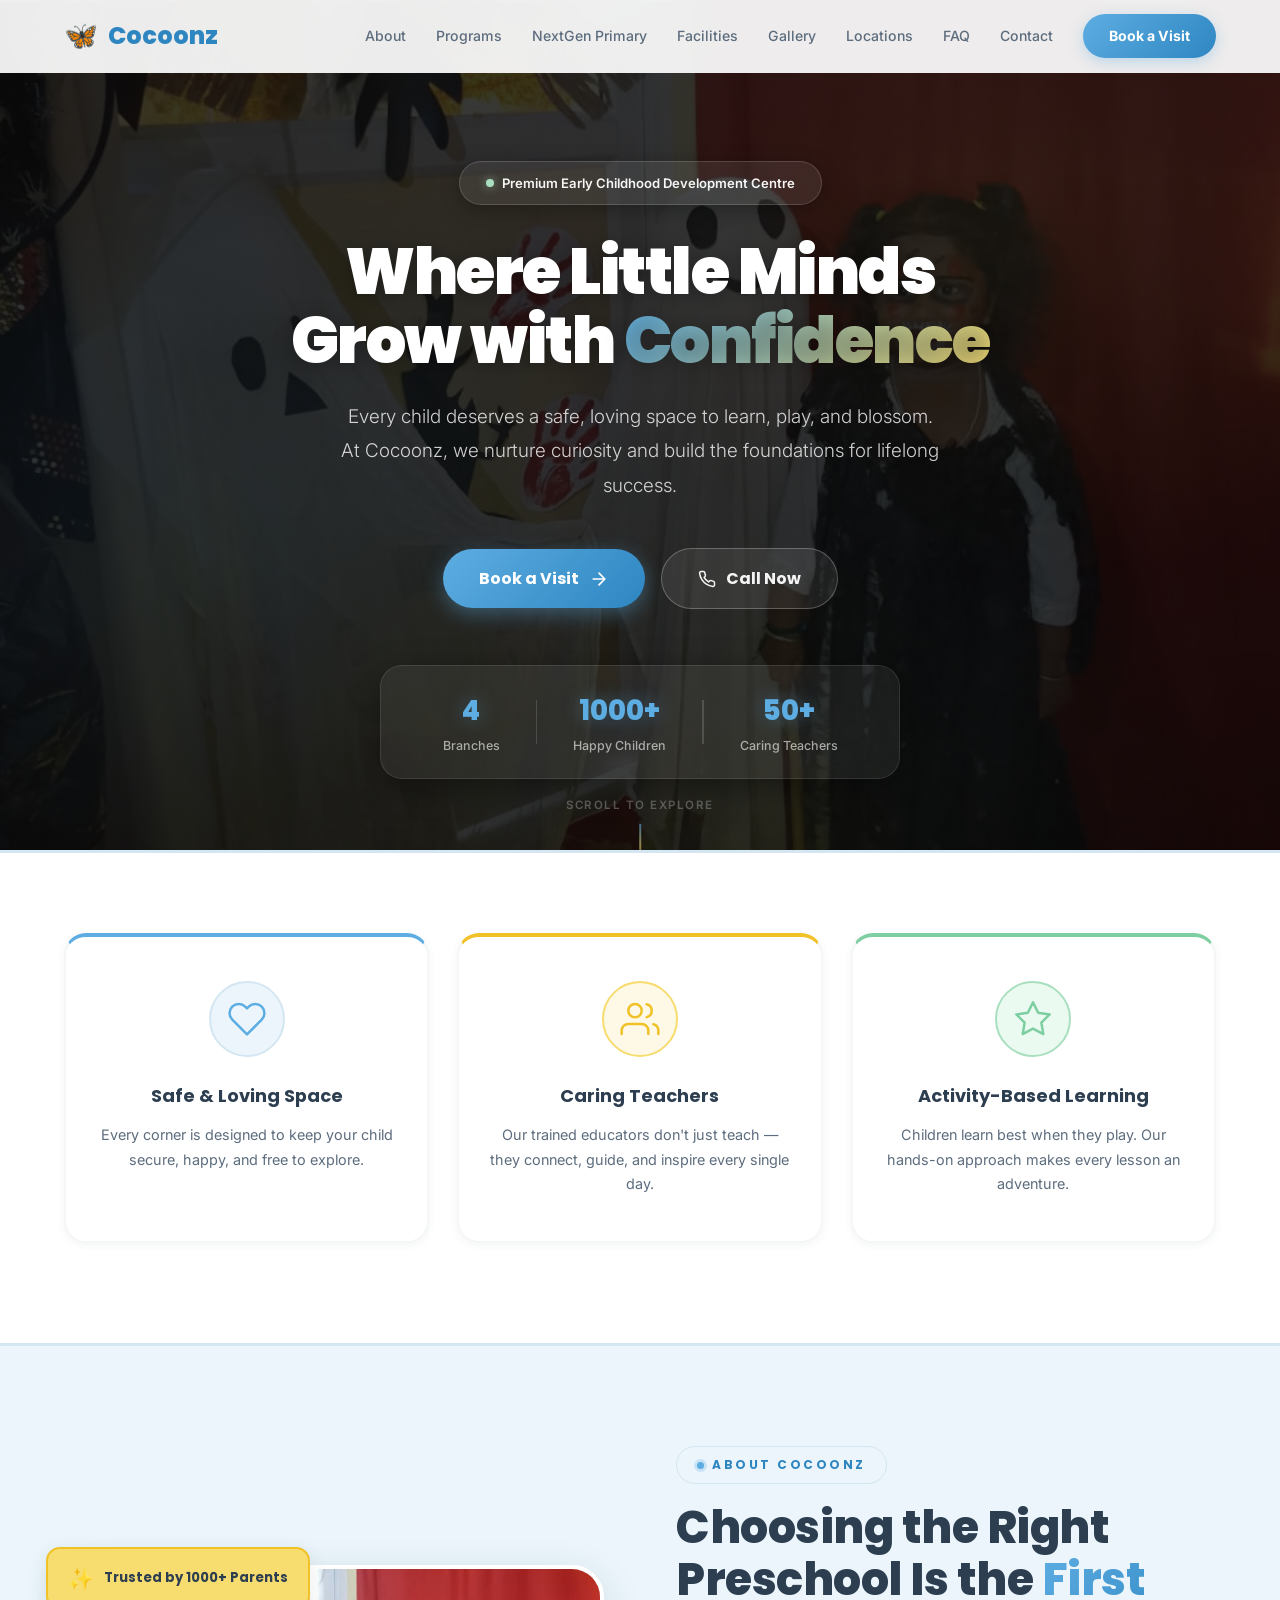
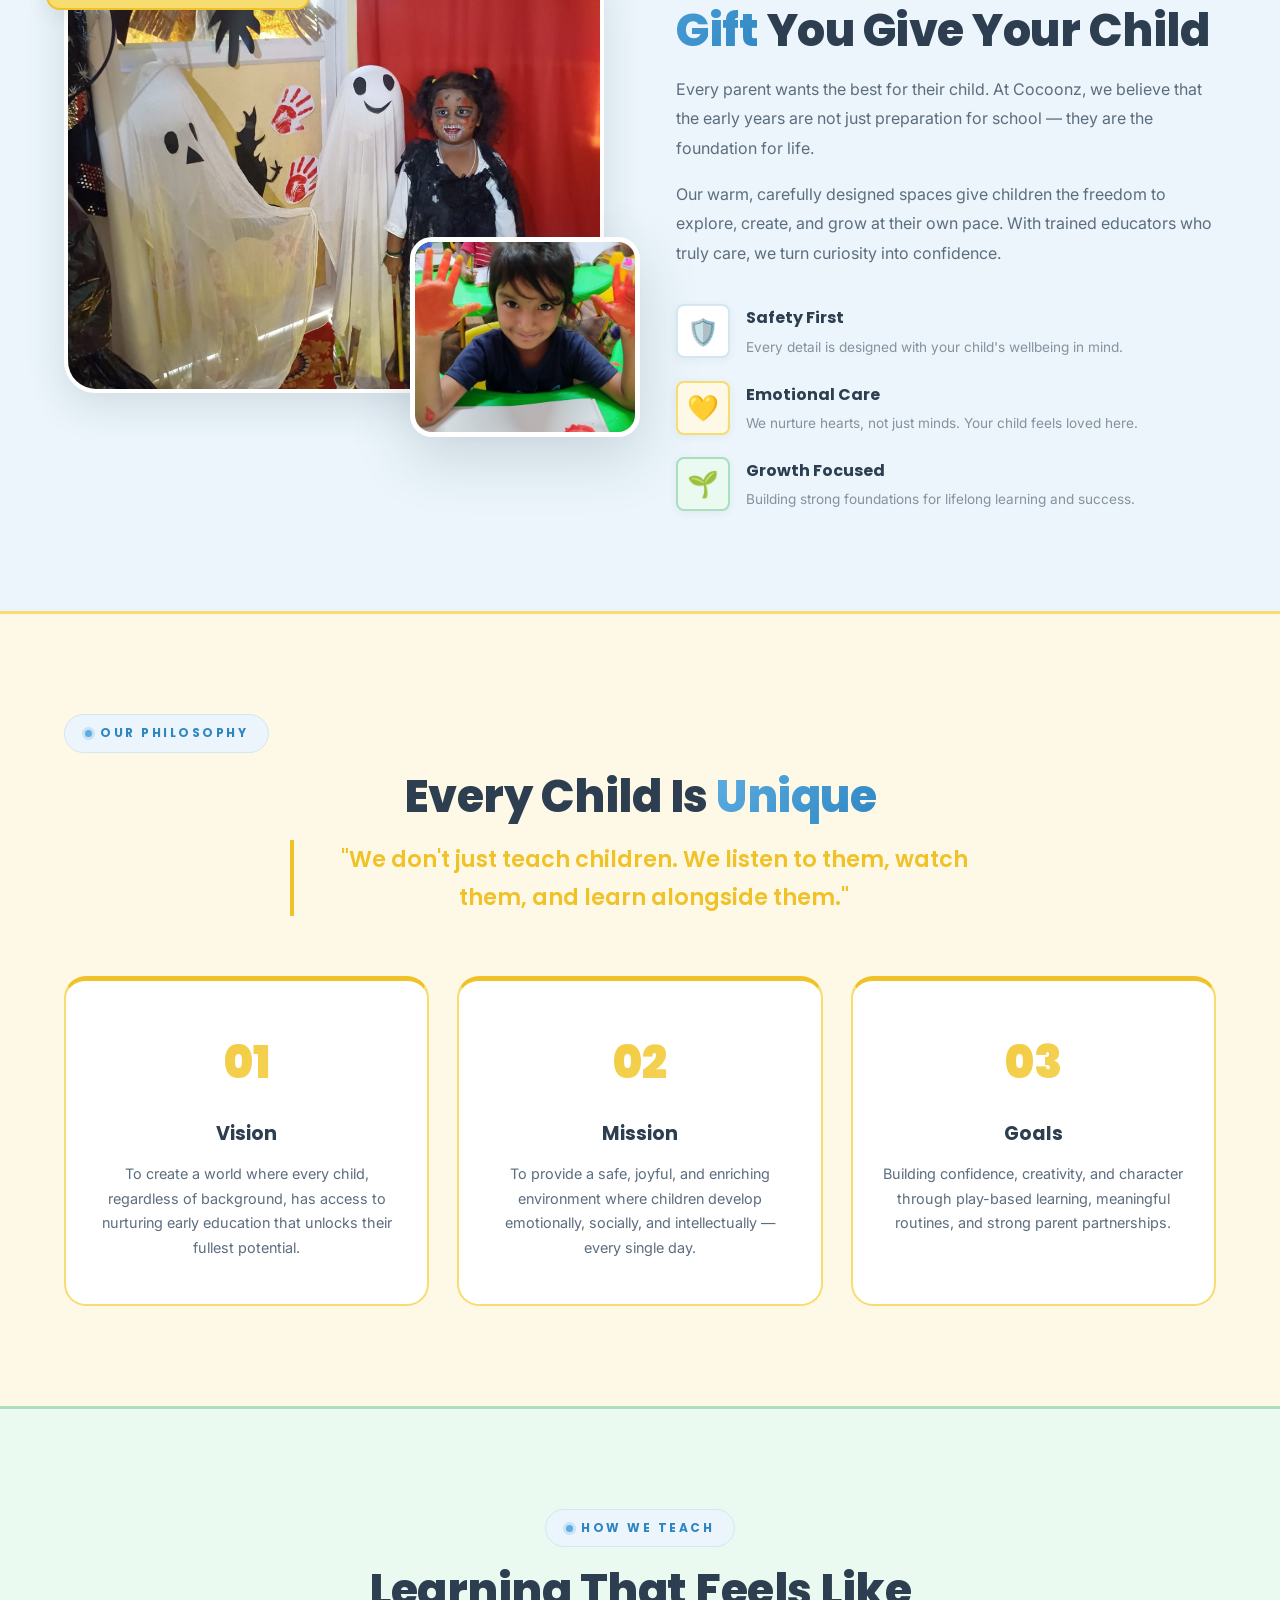
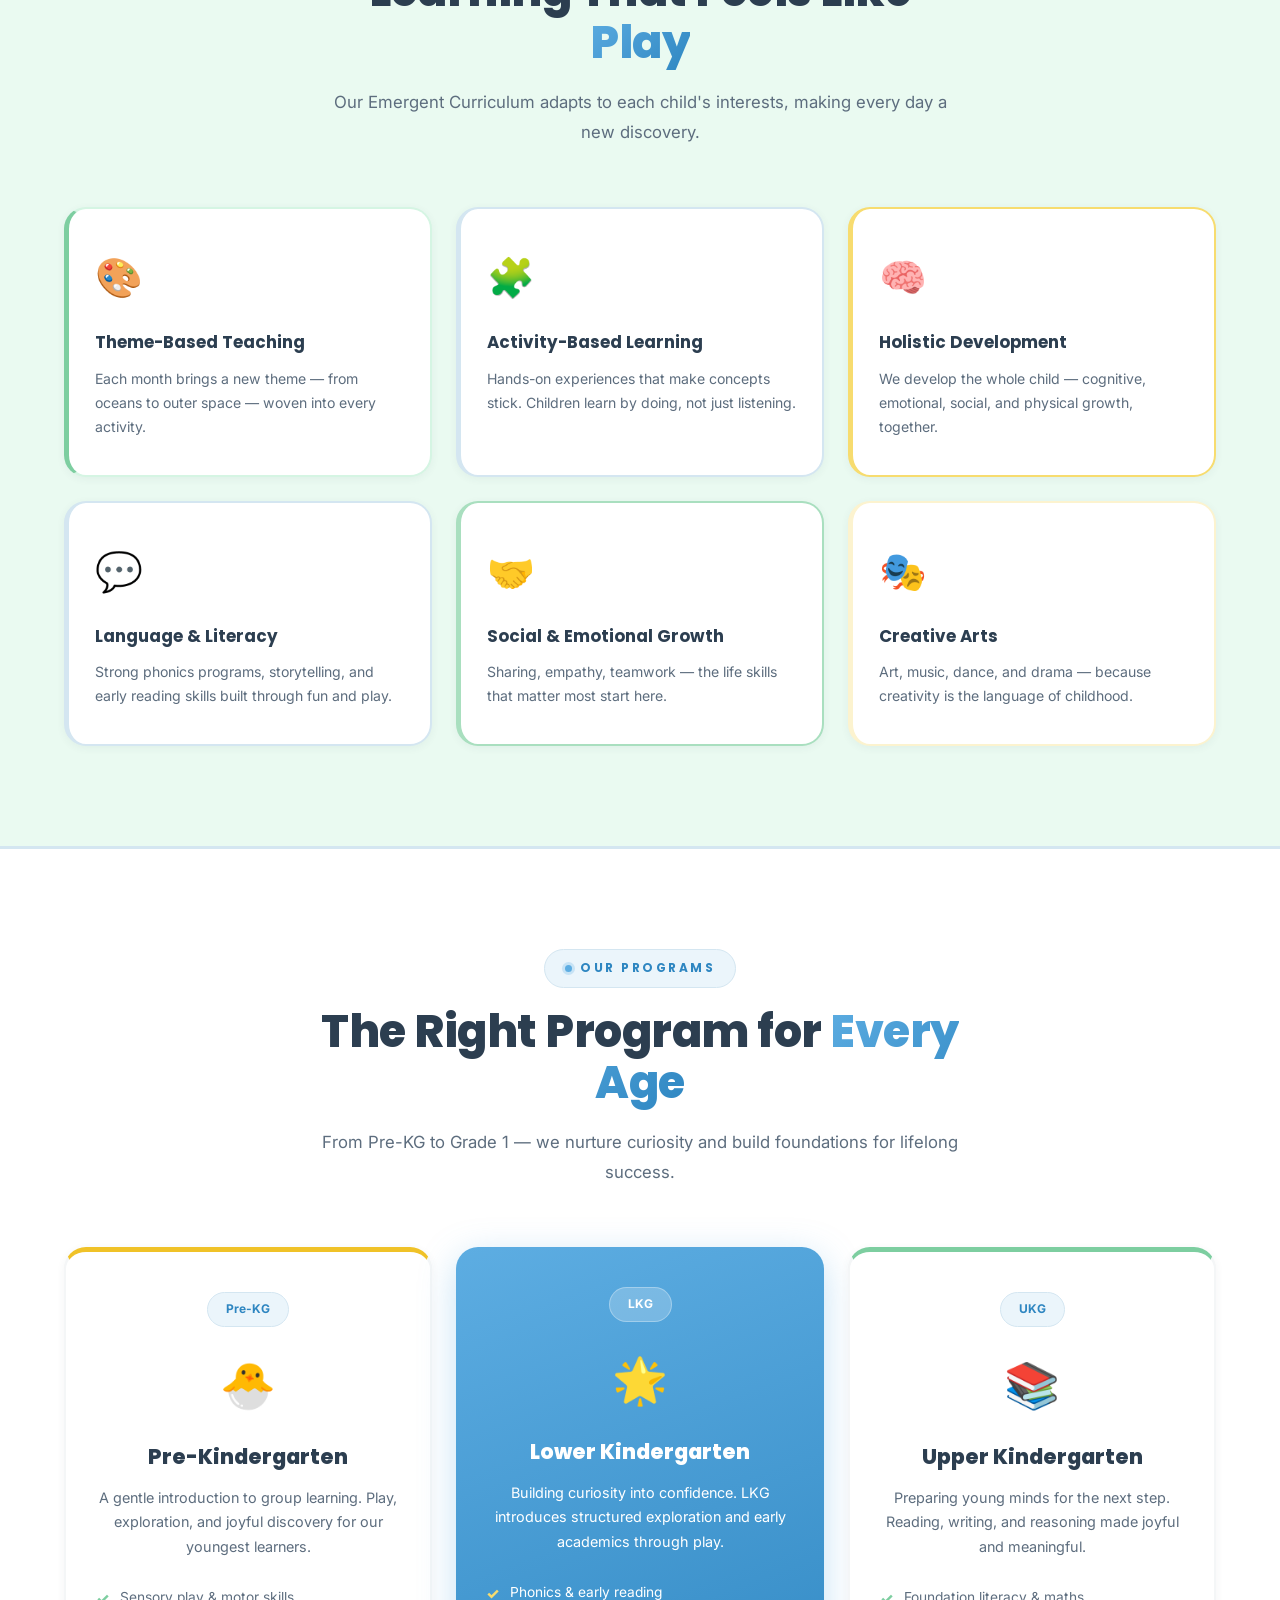
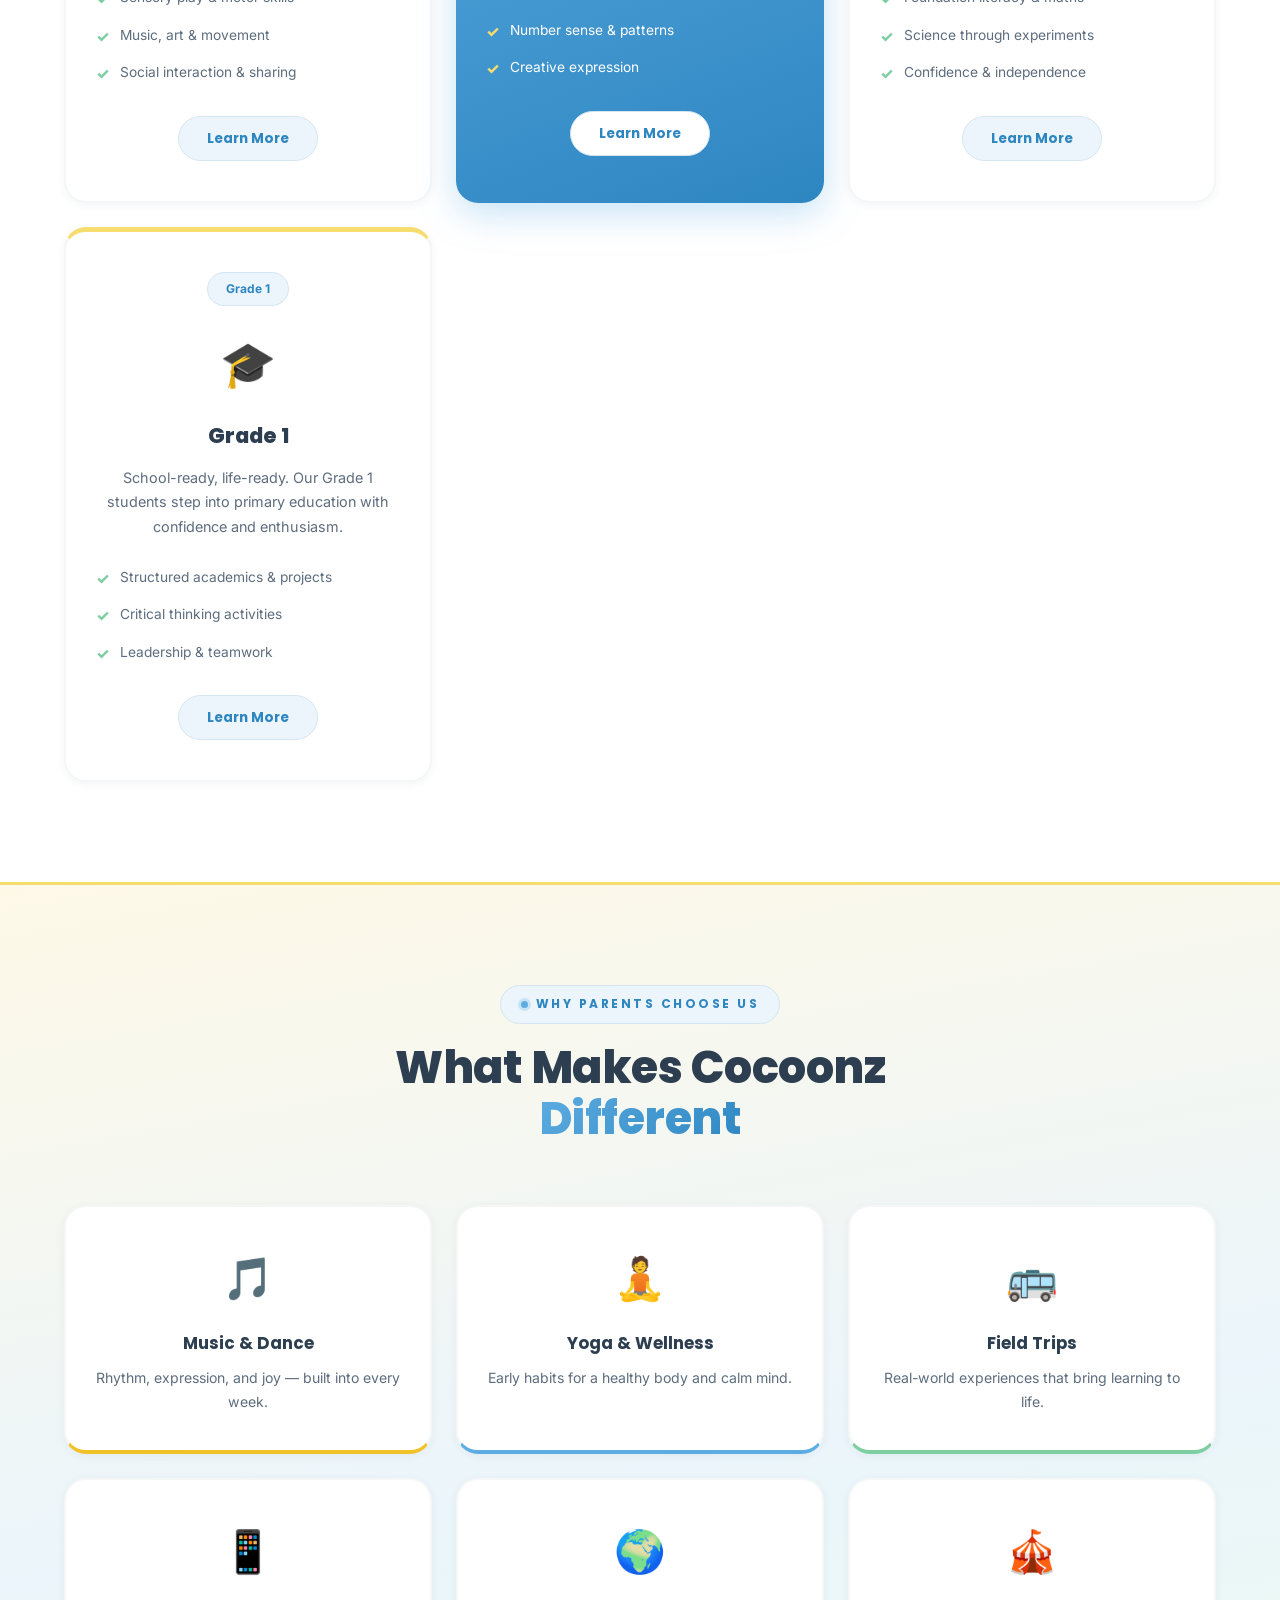
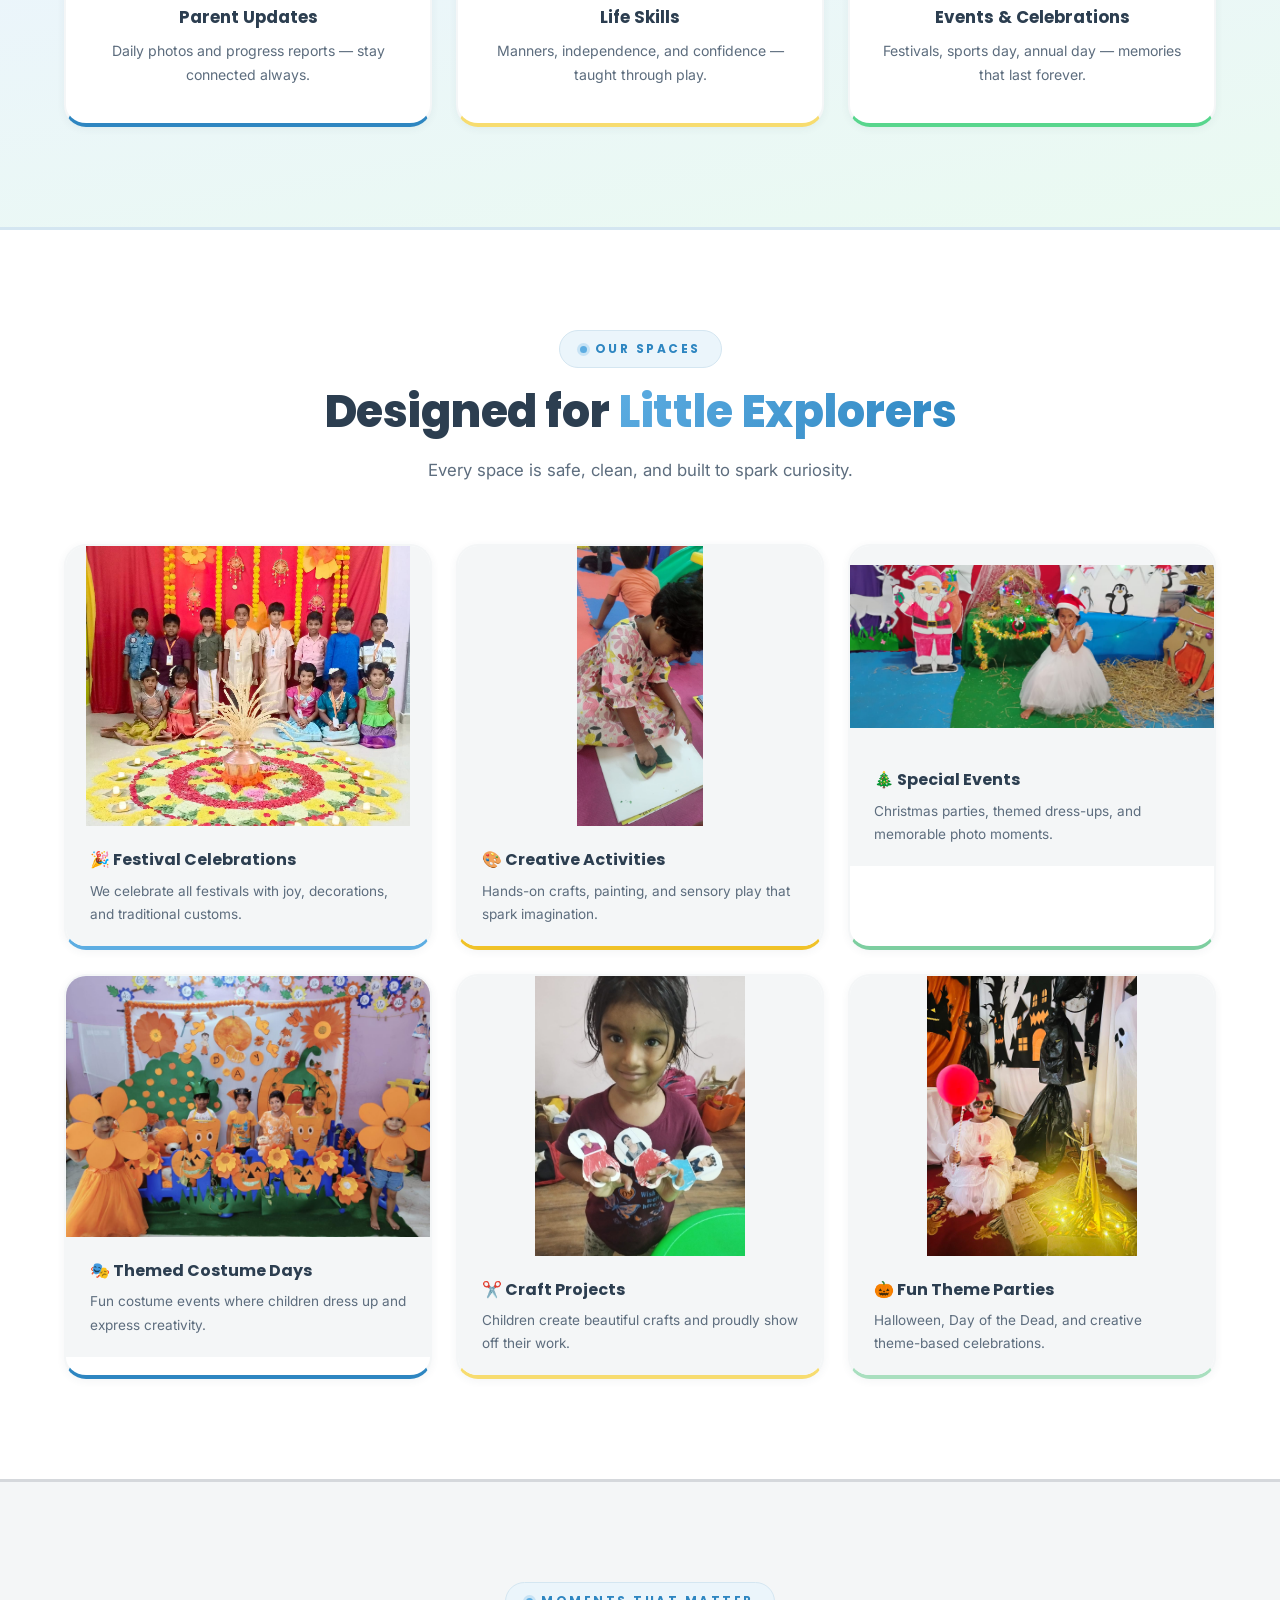
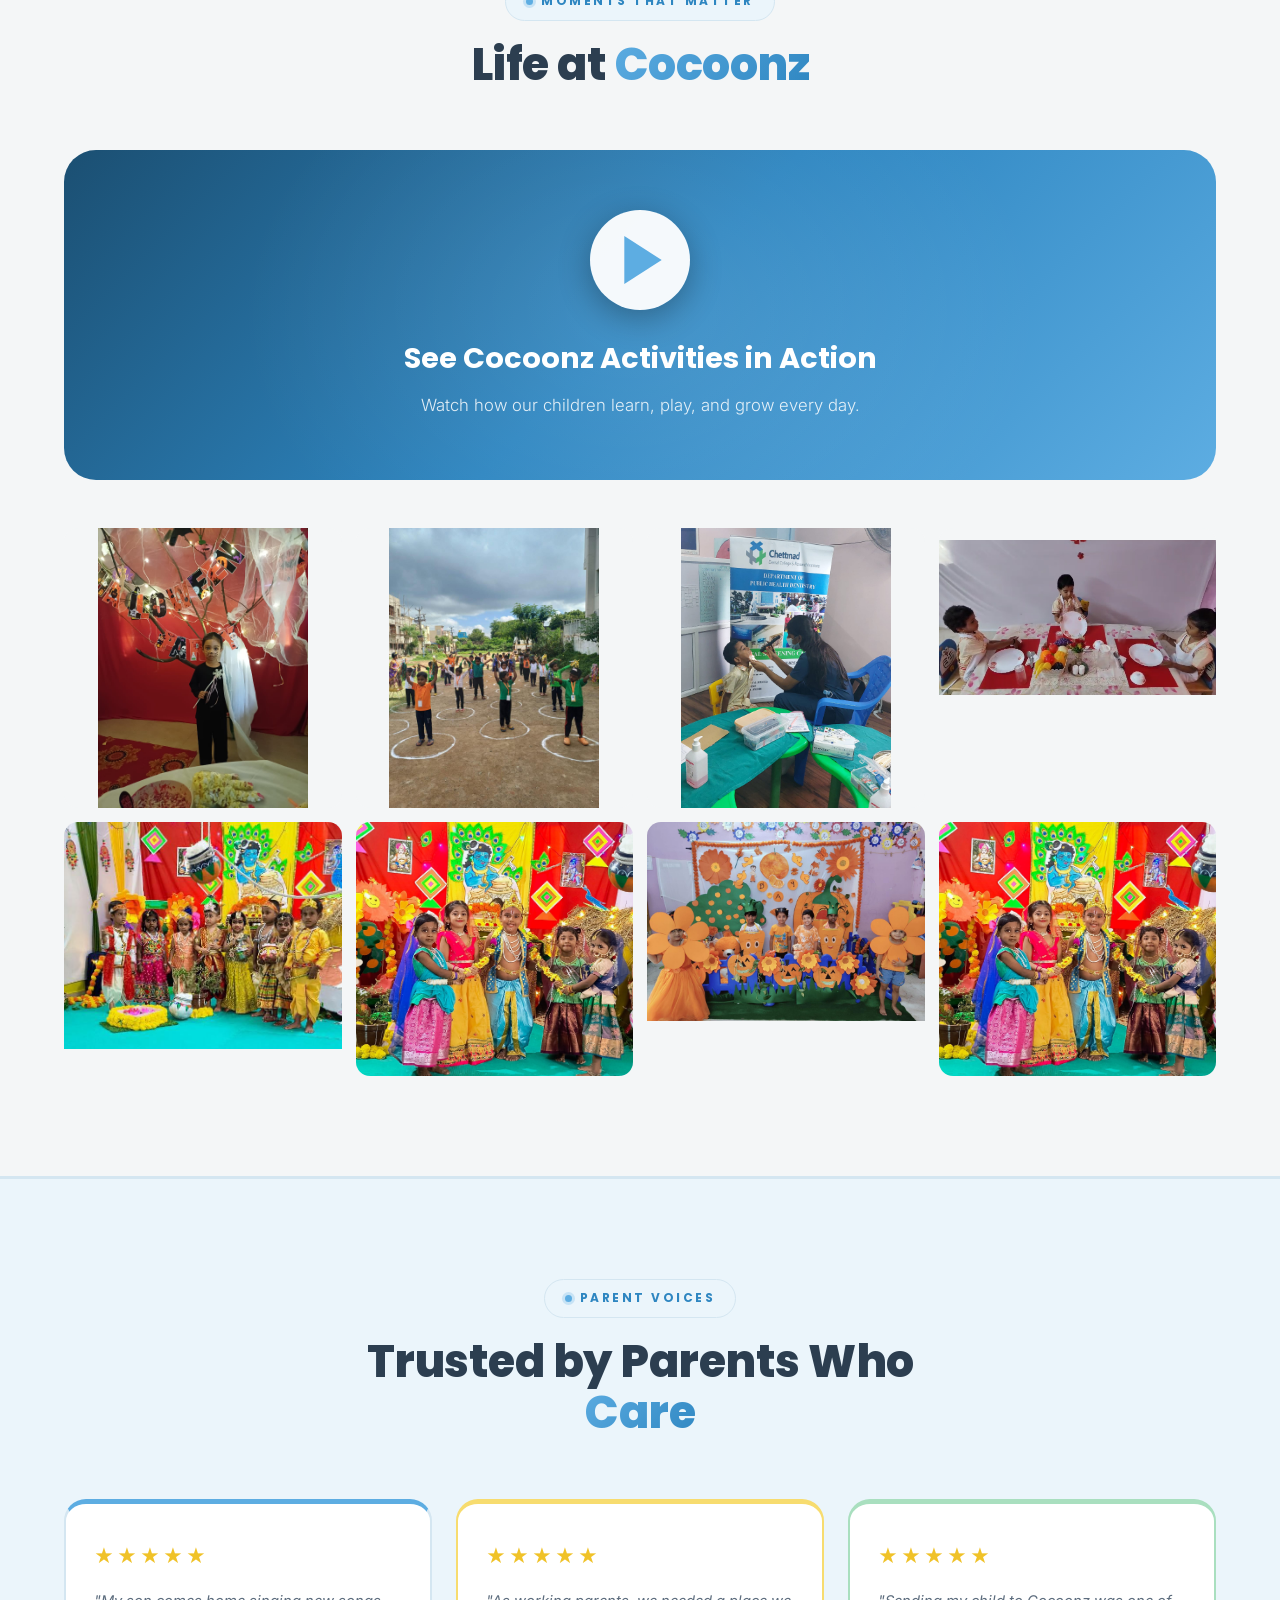
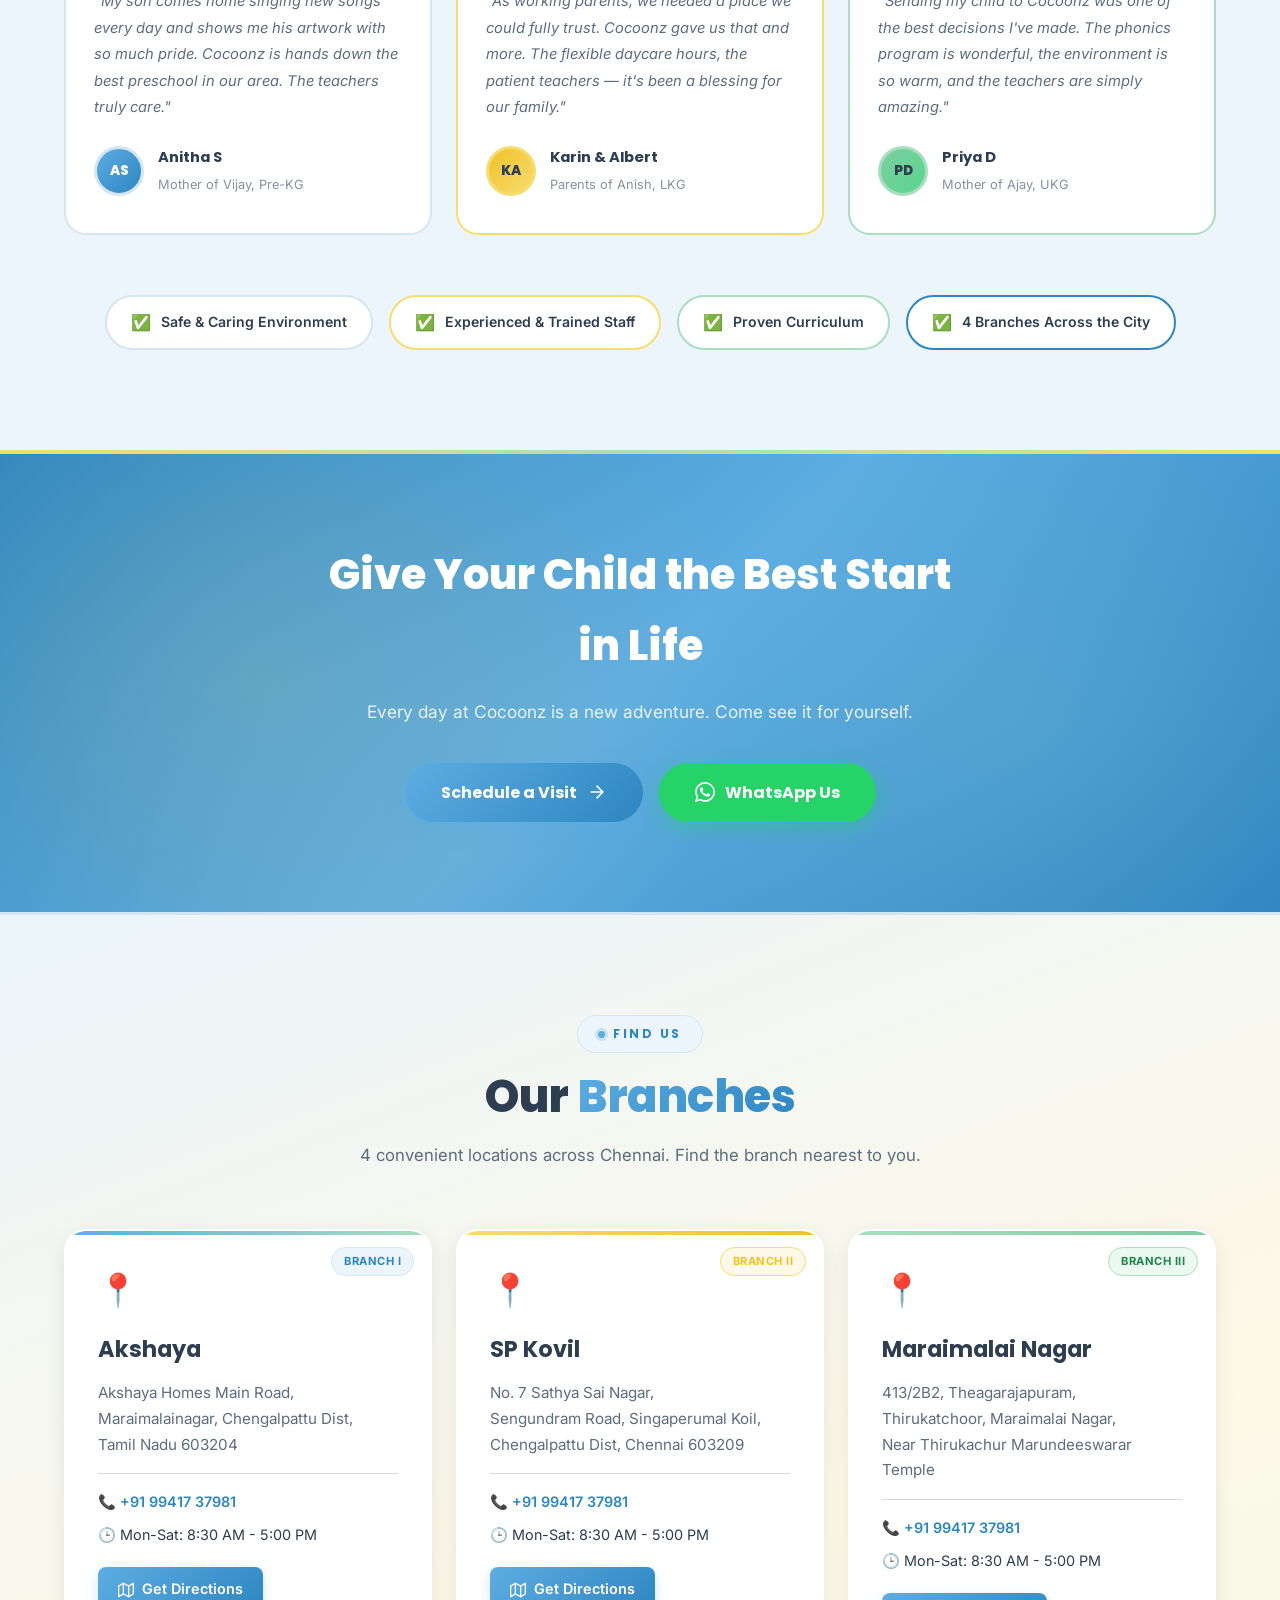
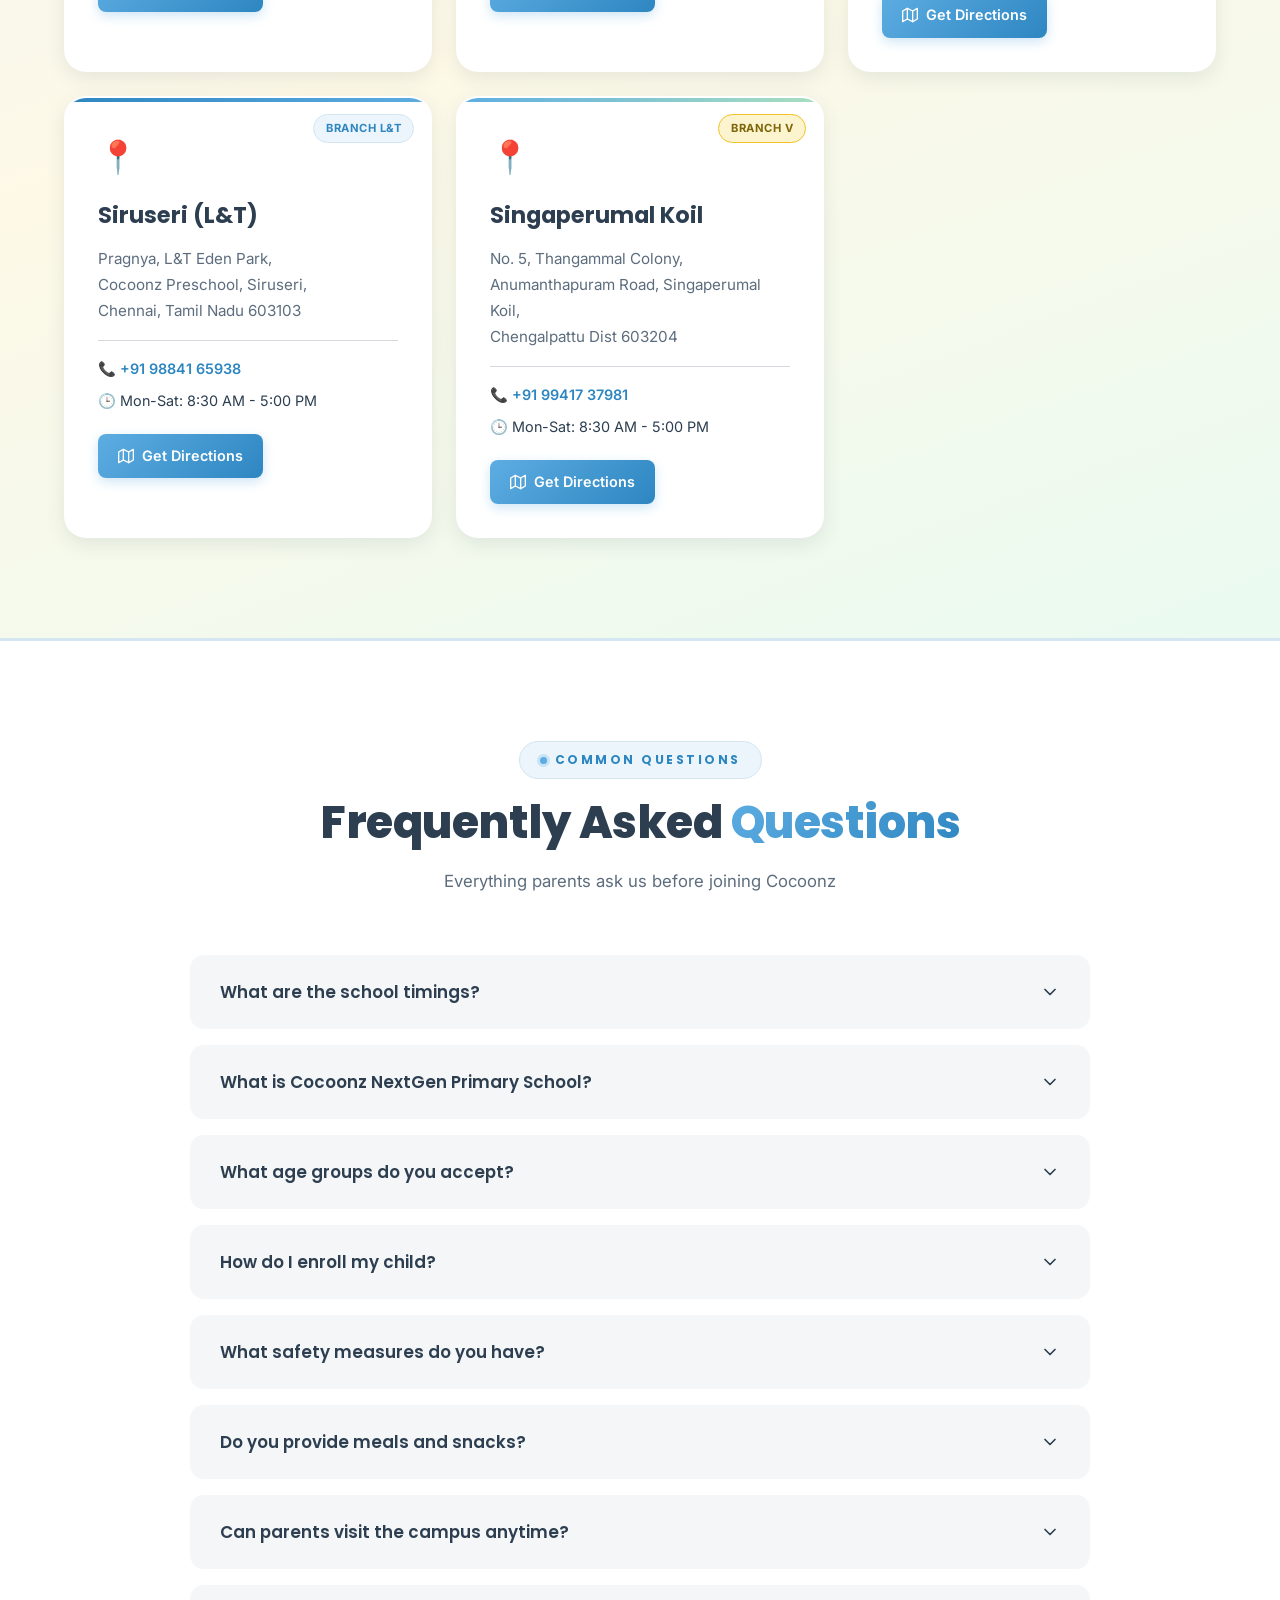
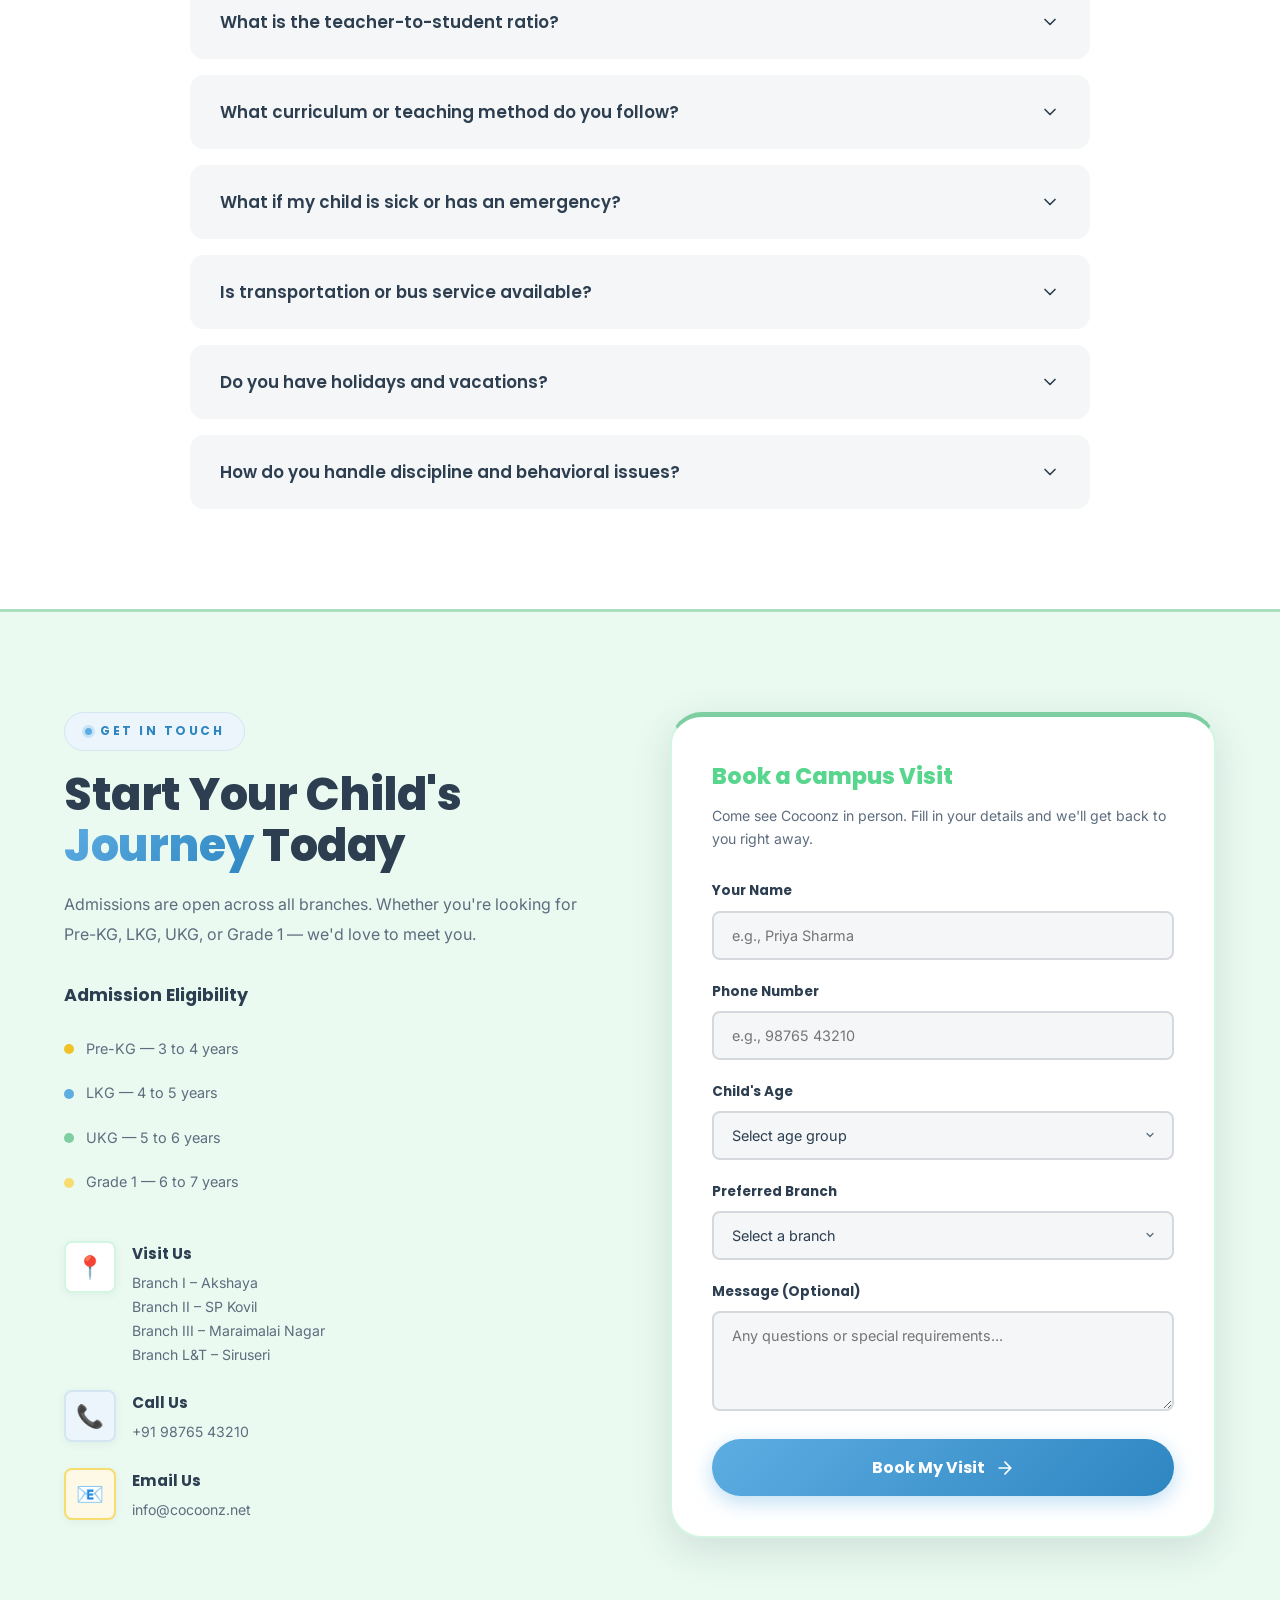
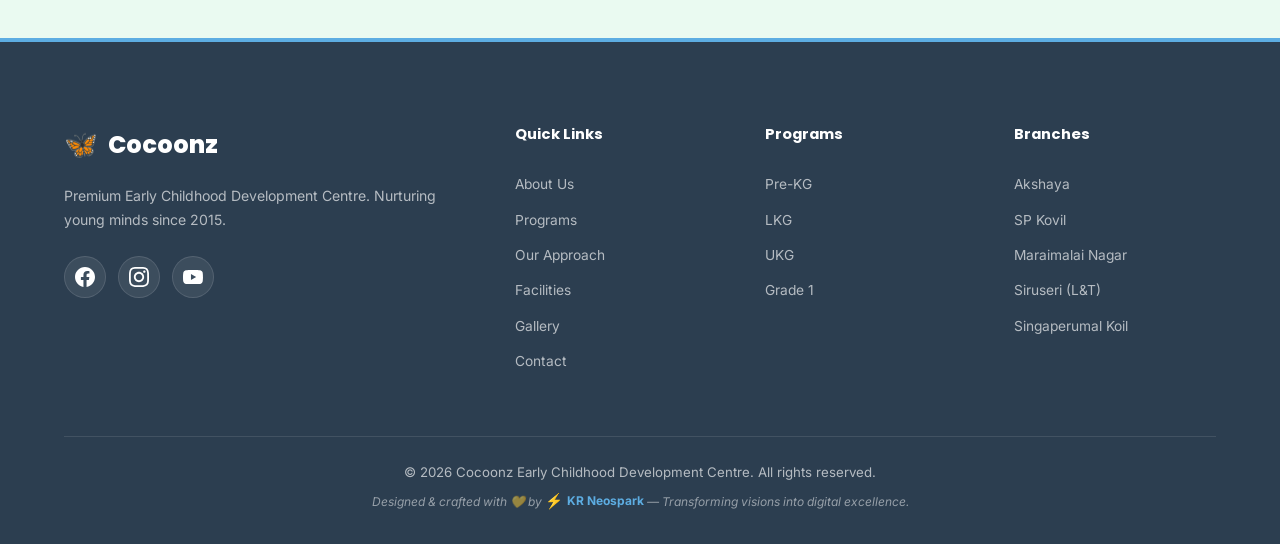
==== index.html @ 102562dc "Move website files to root for GitHub Pages" ====
<!DOCTYPE html>
<html lang="en">
<head>
    <meta charset="UTF-8">
    <meta name="viewport" content="width=device-width, initial-scale=1.0">
    <meta name="description" content="Cocoonz — Premium Early Childhood Development Centre. Where little minds grow with confidence. Pre-KG, LKG, UKG & Grade 1.">
    <title>Cocoonz — Premium Early Childhood Development Centre</title>

    <!-- Google Fonts -->
    <link rel="preconnect" href="https://fonts.googleapis.com">
    <link rel="preconnect" href="https://fonts.gstatic.com" crossorigin>
    <link href="https://fonts.googleapis.com/css2?family=Poppins:wght@400;500;600;700;800&family=Inter:wght@300;400;500;600&display=swap" rel="stylesheet">

    <!-- CSS -->
    <link rel="stylesheet" href="css/style.css">

    <!-- Favicon -->
    <link rel="icon" type="image/svg+xml" href="data:image/svg+xml,<svg xmlns='http://www.w3.org/2000/svg' viewBox='0 0 100 100'><text y='.9em' font-size='90'>🦋</text></svg>">
</head>
<body>

    <!-- ========== STICKY HEADER ========== -->
    <header class="header" id="header">
        <div class="container">
            <a href="#" class="logo">
                <span class="logo-icon">🦋</span>
                <span class="logo-text">Cocoonz</span>
            </a>
            <nav class="nav" id="nav">
                <a href="#about">About</a>
                <a href="#programs">Programs</a>
                <a href="nextgen.html" target="_blank">NextGen Primary</a>
                <a href="#facilities">Facilities</a>
                <a href="gallery.html">Gallery</a>
                <a href="#locations">Locations</a>
                <a href="#faq">FAQ</a>
                <a href="#contact">Contact</a>
                <a href="#contact" class="nav-cta">Book a Visit</a>
            </nav>
            <button class="menu-toggle" id="menuToggle" aria-label="Toggle menu">
                <span></span>
                <span></span>
                <span></span>
            </button>
        </div>
    </header>

    <!-- ========== MOBILE MENU ========== -->
    <div class="mobile-menu" id="mobileMenu">
        <button class="mobile-menu-close" id="mobileMenuClose" aria-label="Close menu">&times;</button>
        <a href="#about" class="mobile-menu-link">About</a>
        <a href="#programs" class="mobile-menu-link">Programs</a>
        <a href="nextgen.html" class="mobile-menu-link">NextGen Primary</a>
        <a href="#facilities" class="mobile-menu-link">Facilities</a>
        <a href="gallery.html" class="mobile-menu-link">Gallery</a>
        <a href="#locations" class="mobile-menu-link">Locations</a>
        <a href="#faq" class="mobile-menu-link">FAQ</a>
        <a href="#contact" class="mobile-menu-link">Contact</a>
        <a href="#contact" class="mobile-menu-cta">Book a Visit</a>
    </div>

    <!-- ========== HERO SECTION ========== -->
    <section class="hero" id="hero">
        <video class="hero-video" autoplay muted loop playsinline poster="images/1b7d0c11-d09f-4694-b3b4-3836959df83f.jpg">
            <source src="images/cocoonz.mp4" type="video/mp4">
        </video>
        <div class="hero-overlay"></div>
        <div class="hero-content">
            <div class="hero-badge">
                <span class="hero-badge-dot"></span>
                Premium Early Childhood Development Centre
            </div>
            <h1 class="hero-title">
                Where Little Minds<br>
                Grow with <span class="highlight">Confidence</span>
            </h1>
            <p class="hero-subtitle">
                Every child deserves a safe, loving space to learn, play, and blossom.
                At Cocoonz, we nurture curiosity and build the foundations for lifelong success.
            </p>
            <div class="hero-ctas">
                <a href="#contact" class="btn btn-primary btn-lg">
                    <span>Book a Visit</span>
                    <svg width="20" height="20" viewBox="0 0 24 24" fill="none" stroke="currentColor" stroke-width="2" stroke-linecap="round" stroke-linejoin="round"><path d="M5 12h14M12 5l7 7-7 7"/></svg>
                </a>
                <a href="tel:+919876543210" class="btn btn-outline btn-lg">
                    <svg width="18" height="18" viewBox="0 0 24 24" fill="none" stroke="currentColor" stroke-width="2" stroke-linecap="round" stroke-linejoin="round"><path d="M22 16.92v3a2 2 0 0 1-2.18 2 19.79 19.79 0 0 1-8.63-3.07 19.5 19.5 0 0 1-6-6 19.79 19.79 0 0 1-3.07-8.67A2 2 0 0 1 4.11 2h3a2 2 0 0 1 2 1.72c.127.96.361 1.903.7 2.81a2 2 0 0 1-.45 2.11L8.09 9.91a16 16 0 0 0 6 6l1.27-1.27a2 2 0 0 1 2.11-.45c.907.339 1.85.573 2.81.7A2 2 0 0 1 22 16.92z"/></svg>
                    <span>Call Now</span>
                </a>
            </div>
            <div class="hero-stats">
                <div class="hero-stat">
                    <span class="hero-stat-number">4</span>
                    <span class="hero-stat-label">Branches</span>
                </div>
                <div class="hero-stat-divider"></div>
                <div class="hero-stat">
                    <span class="hero-stat-number">1000+</span>
                    <span class="hero-stat-label">Happy Children</span>
                </div>
                <div class="hero-stat-divider"></div>
                <div class="hero-stat">
                    <span class="hero-stat-number">50+</span>
                    <span class="hero-stat-label">Caring Teachers</span>
                </div>
            </div>
        </div>
        <div class="hero-scroll">
            <span>Scroll to explore</span>
            <div class="hero-scroll-line"></div>
        </div>
    </section>

    <!-- ========== TRUST SECTION ========== -->
    <section class="trust" id="trust">
        <div class="container">
            <div class="trust-grid">
                <div class="trust-card" data-animate>
                    <div class="trust-icon">
                        <svg width="40" height="40" viewBox="0 0 24 24" fill="none" stroke="currentColor" stroke-width="1.5" stroke-linecap="round" stroke-linejoin="round"><path d="M20.84 4.61a5.5 5.5 0 0 0-7.78 0L12 5.67l-1.06-1.06a5.5 5.5 0 0 0-7.78 7.78l1.06 1.06L12 21.23l7.78-7.78 1.06-1.06a5.5 5.5 0 0 0 0-7.78z"/></svg>
                    </div>
                    <h3>Safe & Loving Space</h3>
                    <p>Every corner is designed to keep your child secure, happy, and free to explore.</p>
                </div>
                <div class="trust-card" data-animate>
                    <div class="trust-icon">
                        <svg width="40" height="40" viewBox="0 0 24 24" fill="none" stroke="currentColor" stroke-width="1.5" stroke-linecap="round" stroke-linejoin="round"><path d="M17 21v-2a4 4 0 0 0-4-4H5a4 4 0 0 0-4 4v2"/><circle cx="9" cy="7" r="4"/><path d="M23 21v-2a4 4 0 0 0-3-3.87"/><path d="M16 3.13a4 4 0 0 1 0 7.75"/></svg>
                    </div>
                    <h3>Caring Teachers</h3>
                    <p>Our trained educators don't just teach — they connect, guide, and inspire every single day.</p>
                </div>
                <div class="trust-card" data-animate>
                    <div class="trust-icon">
                        <svg width="40" height="40" viewBox="0 0 24 24" fill="none" stroke="currentColor" stroke-width="1.5" stroke-linecap="round" stroke-linejoin="round"><polygon points="12 2 15.09 8.26 22 9.27 17 14.14 18.18 21.02 12 17.77 5.82 21.02 7 14.14 2 9.27 8.91 8.26 12 2"/></svg>
                    </div>
                    <h3>Activity-Based Learning</h3>
                    <p>Children learn best when they play. Our hands-on approach makes every lesson an adventure.</p>
                </div>
            </div>
        </div>
    </section>

    <!-- ========== ABOUT SECTION ========== -->
    <section class="about" id="about">
        <div class="container">
            <div class="about-grid">
                <div class="about-images" data-animate>
                    <div class="about-image-main">
                        <img src="images/1b7d0c11-d09f-4694-b3b4-3836959df83f.jpg" alt="Children learning at Cocoonz" loading="lazy">
                    </div>
                    <div class="about-image-secondary">
                        <img src="images/43e9635f-a0e6-48cf-9adc-93765c4d7c3e.jpg" alt="Happy children playing" loading="lazy">
                    </div>
                    <div class="about-badge">
                        <span class="about-badge-icon">✨</span>
                        <span>Trusted by 1000+ Parents</span>
                    </div>
                </div>
                <div class="about-content" data-animate>
                    <div class="section-label">About Cocoonz</div>
                    <h2 class="section-title">Choosing the Right Preschool Is the <span class="highlight">First Gift</span> You Give Your Child</h2>
                    <p class="about-text">
                        Every parent wants the best for their child. At Cocoonz, we believe that the early years are not just preparation for school — they are the foundation for life.
                    </p>
                    <p class="about-text">
                        Our warm, carefully designed spaces give children the freedom to explore, create, and grow at their own pace. With trained educators who truly care, we turn curiosity into confidence.
                    </p>
                    <div class="about-values">
                        <div class="about-value">
                            <div class="about-value-icon">🛡️</div>
                            <div>
                                <h4>Safety First</h4>
                                <p>Every detail is designed with your child's wellbeing in mind.</p>
                            </div>
                        </div>
                        <div class="about-value">
                            <div class="about-value-icon">💛</div>
                            <div>
                                <h4>Emotional Care</h4>
                                <p>We nurture hearts, not just minds. Your child feels loved here.</p>
                            </div>
                        </div>
                        <div class="about-value">
                            <div class="about-value-icon">🌱</div>
                            <div>
                                <h4>Growth Focused</h4>
                                <p>Building strong foundations for lifelong learning and success.</p>
                            </div>
                        </div>
                    </div>
                </div>
            </div>
        </div>
    </section>

    <!-- ========== PHILOSOPHY SECTION ========== -->
    <section class="philosophy" id="philosophy">
        <div class="container">
            <div class="philosophy-content" data-animate>
                <div class="section-label text-center">Our Philosophy</div>
                <h2 class="section-title text-center">Every Child Is <span class="highlight">Unique</span></h2>
                <p class="philosophy-quote">
                    "We don't just teach children. We listen to them, watch them, and learn alongside them."
                </p>
                <div class="philosophy-pillars">
                    <div class="philosophy-pillar">
                        <div class="pillar-number">01</div>
                        <h4>Vision</h4>
                        <p>To create a world where every child, regardless of background, has access to nurturing early education that unlocks their fullest potential.</p>
                    </div>
                    <div class="philosophy-pillar">
                        <div class="pillar-number">02</div>
                        <h4>Mission</h4>
                        <p>To provide a safe, joyful, and enriching environment where children develop emotionally, socially, and intellectually — every single day.</p>
                    </div>
                    <div class="philosophy-pillar">
                        <div class="pillar-number">03</div>
                        <h4>Goals</h4>
                        <p>Building confidence, creativity, and character through play-based learning, meaningful routines, and strong parent partnerships.</p>
                    </div>
                </div>
            </div>
        </div>
    </section>

    <!-- ========== LEARNING APPROACH ========== -->
    <section class="approach" id="approach">
        <div class="container">
            <div class="approach-header" data-animate>
                <div class="section-label">How We Teach</div>
                <h2 class="section-title">Learning That Feels Like <span class="highlight">Play</span></h2>
                <p class="approach-subtitle">
                    Our Emergent Curriculum adapts to each child's interests, making every day a new discovery.
                </p>
            </div>
            <div class="approach-grid">
                <div class="approach-card" data-animate>
                    <div class="approach-card-icon">🎨</div>
                    <h4>Theme-Based Teaching</h4>
                    <p>Each month brings a new theme — from oceans to outer space — woven into every activity.</p>
                </div>
                <div class="approach-card" data-animate>
                    <div class="approach-card-icon">🧩</div>
                    <h4>Activity-Based Learning</h4>
                    <p>Hands-on experiences that make concepts stick. Children learn by doing, not just listening.</p>
                </div>
                <div class="approach-card" data-animate>
                    <div class="approach-card-icon">🧠</div>
                    <h4>Holistic Development</h4>
                    <p>We develop the whole child — cognitive, emotional, social, and physical growth, together.</p>
                </div>
                <div class="approach-card" data-animate>
                    <div class="approach-card-icon">💬</div>
                    <h4>Language & Literacy</h4>
                    <p>Strong phonics programs, storytelling, and early reading skills built through fun and play.</p>
                </div>
                <div class="approach-card" data-animate>
                    <div class="approach-card-icon">🤝</div>
                    <h4>Social & Emotional Growth</h4>
                    <p>Sharing, empathy, teamwork — the life skills that matter most start here.</p>
                </div>
                <div class="approach-card" data-animate>
                    <div class="approach-card-icon">🎭</div>
                    <h4>Creative Arts</h4>
                    <p>Art, music, dance, and drama — because creativity is the language of childhood.</p>
                </div>
            </div>
        </div>
    </section>

    <!-- ========== PROGRAMS SECTION ========== -->
    <section class="programs" id="programs">
        <div class="container">
            <div class="programs-header" data-animate>
                <div class="section-label">Our Programs</div>
                <h2 class="section-title">The Right Program for <span class="highlight">Every Age</span></h2>
                <p class="programs-subtitle">
                    From Pre-KG to Grade 1 — we nurture curiosity and build foundations for lifelong success.
                </p>
            </div>
            <div class="programs-grid">
                <div class="program-card" data-animate>
                    <div class="program-badge">Pre-KG</div>
                    <div class="program-icon">🐣</div>
                    <h3>Pre-Kindergarten</h3>
                    <p>A gentle introduction to group learning. Play, exploration, and joyful discovery for our youngest learners.</p>
                    <ul class="program-features">
                        <li>Sensory play & motor skills</li>
                        <li>Music, art & movement</li>
                        <li>Social interaction & sharing</li>
                    </ul>
                    <a href="#contact" class="program-cta">Learn More</a>
                </div>
                <div class="program-card featured" data-animate>
                    <div class="program-badge">LKG</div>
                    <div class="program-icon">🌟</div>
                    <h3>Lower Kindergarten</h3>
                    <p>Building curiosity into confidence. LKG introduces structured exploration and early academics through play.</p>
                    <ul class="program-features">
                        <li>Phonics & early reading</li>
                        <li>Number sense & patterns</li>
                        <li>Creative expression</li>
                    </ul>
                    <a href="#contact" class="program-cta">Learn More</a>
                </div>
                <div class="program-card" data-animate>
                    <div class="program-badge">UKG</div>
                    <div class="program-icon">📚</div>
                    <h3>Upper Kindergarten</h3>
                    <p>Preparing young minds for the next step. Reading, writing, and reasoning made joyful and meaningful.</p>
                    <ul class="program-features">
                        <li>Foundation literacy & maths</li>
                        <li>Science through experiments</li>
                        <li>Confidence & independence</li>
                    </ul>
                    <a href="#contact" class="program-cta">Learn More</a>
                </div>
                <div class="program-card" data-animate>
                    <div class="program-badge">Grade 1</div>
                    <div class="program-icon">🎓</div>
                    <h3>Grade 1</h3>
                    <p>School-ready, life-ready. Our Grade 1 students step into primary education with confidence and enthusiasm.</p>
                    <ul class="program-features">
                        <li>Structured academics & projects</li>
                        <li>Critical thinking activities</li>
                        <li>Leadership & teamwork</li>
                    </ul>
                    <a href="#contact" class="program-cta">Learn More</a>
                </div>
            </div>
        </div>
    </section>

    <!-- ========== WHAT MAKES US DIFFERENT ========== -->
    <section class="different" id="different">
        <div class="container">
            <div class="different-header" data-animate>
                <div class="section-label">Why Parents Choose Us</div>
                <h2 class="section-title">What Makes Cocoonz <span class="highlight">Different</span></h2>
            </div>
            <div class="different-grid">
                <div class="different-card" data-animate>
                    <div class="different-card-icon">🎵</div>
                    <h4>Music & Dance</h4>
                    <p>Rhythm, expression, and joy — built into every week.</p>
                </div>
                <div class="different-card" data-animate>
                    <div class="different-card-icon">🧘</div>
                    <h4>Yoga & Wellness</h4>
                    <p>Early habits for a healthy body and calm mind.</p>
                </div>
                <div class="different-card" data-animate>
                    <div class="different-card-icon">🚌</div>
                    <h4>Field Trips</h4>
                    <p>Real-world experiences that bring learning to life.</p>
                </div>
                <div class="different-card" data-animate>
                    <div class="different-card-icon">📱</div>
                    <h4>Parent Updates</h4>
                    <p>Daily photos and progress reports — stay connected always.</p>
                </div>
                <div class="different-card" data-animate>
                    <div class="different-card-icon">🌍</div>
                    <h4>Life Skills</h4>
                    <p>Manners, independence, and confidence — taught through play.</p>
                </div>
                <div class="different-card" data-animate>
                    <div class="different-card-icon">🎪</div>
                    <h4>Events & Celebrations</h4>
                    <p>Festivals, sports day, annual day — memories that last forever.</p>
                </div>
            </div>
        </div>
    </section>

    <!-- ========== FACILITIES SECTION ========== -->
    <section class="facilities" id="facilities">
        <div class="container">
            <div class="facilities-header" data-animate>
                <div class="section-label">Our Spaces</div>
                <h2 class="section-title">Designed for <span class="highlight">Little Explorers</span></h2>
                <p class="facilities-subtitle">
                    Every space is safe, clean, and built to spark curiosity.
                </p>
            </div>
            <div class="facilities-grid">
                <div class="facility-card" data-animate>
                    <img src="images/579701fc-ebcf-41f5-a25c-cc0efc4a798f.jpg" alt="Festival celebration with children" loading="lazy">
                    <div class="facility-info">
                        <h4>🎉 Festival Celebrations</h4>
                        <p>We celebrate all festivals with joy, decorations, and traditional customs.</p>
                    </div>
                </div>
                <div class="facility-card" data-animate>
                    <img src="images/65705e87-95f5-45ca-b5f1-630636976a84.jpg" alt="Child doing craft activity" loading="lazy">
                    <div class="facility-info">
                        <h4>🎨 Creative Activities</h4>
                        <p>Hands-on crafts, painting, and sensory play that spark imagination.</p>
                    </div>
                </div>
                <div class="facility-card" data-animate>
                    <img src="images/8921d337-d660-41ac-96d4-4c8bdcc221be.jpg" alt="Christmas celebration" loading="lazy">
                    <div class="facility-info">
                        <h4>🎄 Special Events</h4>
                        <p>Christmas parties, themed dress-ups, and memorable photo moments.</p>
                    </div>
                </div>
                <div class="facility-card" data-animate>
                    <img src="images/919c2b18-993d-469c-91d9-0cac5f127124.jpg" alt="Children in costumes" loading="lazy">
                    <div class="facility-info">
                        <h4>🎭 Themed Costume Days</h4>
                        <p>Fun costume events where children dress up and express creativity.</p>
                    </div>
                </div>
                <div class="facility-card" data-animate>
                    <img src="images/a15ba609-1b53-4bf2-a36d-c1cb88dfdd3b.jpg" alt="Child showing craft project" loading="lazy">
                    <div class="facility-info">
                        <h4>✂️ Craft Projects</h4>
                        <p>Children create beautiful crafts and proudly show off their work.</p>
                    </div>
                </div>
                <div class="facility-card" data-animate>
                    <img src="images/997aed5f-7709-41e1-a36f-bcabf6031905.jpg" alt="Halloween celebration" loading="lazy">
                    <div class="facility-info">
                        <h4>🎃 Fun Theme Parties</h4>
                        <p>Halloween, Day of the Dead, and creative theme-based celebrations.</p>
                    </div>
                </div>
            </div>
        </div>
    </section>

    <!-- ========== GALLERY SECTION ========== -->
    <section class="gallery" id="gallery">
        <div class="container">
            <div class="gallery-header" data-animate>
                <div class="section-label">Moments That Matter</div>
                <h2 class="section-title">Life at <span class="highlight">Cocoonz</span></h2>
            </div>

            <!-- Video Showcase -->
            <div class="video-showcase" data-animate>
                <div class="video-showcase-content">
                    <div class="video-play-btn" id="videoPlayBtn">
                        <svg width="64" height="64" viewBox="0 0 24 24" fill="currentColor">
                            <polygon points="5 3 19 12 5 21 5 3"></polygon>
                        </svg>
                    </div>
                    <div class="video-showcase-text">
                        <h3>See Cocoonz Activities in Action</h3>
                        <p>Watch how our children learn, play, and grow every day.</p>
                    </div>
                </div>
            </div>

            <!-- Video Lightbox -->
            <div class="video-lightbox" id="videoLightbox">
                <button class="video-lightbox-close" id="videoLightboxClose">&times;</button>
                <video class="video-lightbox-video" id="videoLightboxVideo" controls>
                    <source src="images/cocoonz_activities.mp4" type="video/mp4">
                </video>
            </div>

            <div class="gallery-grid">
                <div class="gallery-item" data-animate>
                    <img src="images/01e28409-d3ee-4659-b502-e17d1b995478.jpg" alt="Children at play" loading="lazy">
                </div>
                <div class="gallery-item" data-animate>
                    <img src="images/20ec9be5-30c7-4d50-b663-cd2efab96566.jpg" alt="Learning activities" loading="lazy">
                </div>
                <div class="gallery-item" data-animate>
                    <img src="images/2bb8e87f-56cd-4b2d-a03c-9847e64a233a.jpg" alt="Art time" loading="lazy">
                </div>
                <div class="gallery-item" data-animate>
                    <img src="images/420f69b2-e1d3-4e30-ae26-80f64e88ef3d.jpg" alt="Classroom fun" loading="lazy">
                </div>
                <div class="gallery-item" data-animate>
                    <img src="images/539398ad-f126-4415-be3d-a57f973e5f45.jpg" alt="Outdoor play" loading="lazy">
                </div>
                <div class="gallery-item" data-animate>
                    <img src="images/5702c4a7-19ab-4653-afe0-c2dff3ccbe4f.jpg" alt="Group activities" loading="lazy">
                </div>
                <div class="gallery-item" data-animate>
                    <img src="images/c01135a1-15c0-4825-a2ce-685481e5fa92.jpg" alt="Celebrations" loading="lazy">
                </div>
                <div class="gallery-item" data-animate>
                    <img src="images/d0fd1252-efeb-46f0-bff6-5f7c274de655.jpg" alt="Happy moments" loading="lazy">
                </div>
            </div>
        </div>
    </section>

    <!-- ========== TESTIMONIALS SECTION ========== -->
    <section class="testimonials" id="testimonials">
        <div class="container">
            <div class="testimonials-header" data-animate>
                <div class="section-label">Parent Voices</div>
                <h2 class="section-title">Trusted by Parents Who <span class="highlight">Care</span></h2>
            </div>
            <div class="testimonials-grid">
                <div class="testimonial-card" data-animate>
                    <div class="testimonial-stars">★★★★★</div>
                    <p class="testimonial-text">
                        "My son comes home singing new songs every day and shows me his artwork with so much pride. Cocoonz is hands down the best preschool in our area. The teachers truly care."
                    </p>
                    <div class="testimonial-author">
                        <div class="testimonial-avatar">AS</div>
                        <div>
                            <h4>Anitha S</h4>
                            <span>Mother of Vijay, Pre-KG</span>
                        </div>
                    </div>
                </div>
                <div class="testimonial-card" data-animate>
                    <div class="testimonial-stars">★★★★★</div>
                    <p class="testimonial-text">
                        "As working parents, we needed a place we could fully trust. Cocoonz gave us that and more. The flexible daycare hours, the patient teachers — it's been a blessing for our family."
                    </p>
                    <div class="testimonial-author">
                        <div class="testimonial-avatar">KA</div>
                        <div>
                            <h4>Karin & Albert</h4>
                            <span>Parents of Anish, LKG</span>
                        </div>
                    </div>
                </div>
                <div class="testimonial-card" data-animate>
                    <div class="testimonial-stars">★★★★★</div>
                    <p class="testimonial-text">
                        "Sending my child to Cocoonz was one of the best decisions I've made. The phonics program is wonderful, the environment is so warm, and the teachers are simply amazing."
                    </p>
                    <div class="testimonial-author">
                        <div class="testimonial-avatar">PD</div>
                        <div>
                            <h4>Priya D</h4>
                            <span>Mother of Ajay, UKG</span>
                        </div>
                    </div>
                </div>
            </div>
            <div class="trust-lines" data-animate>
                <div class="trust-line">
                    <span class="trust-line-icon">✅</span>
                    <span>Safe & Caring Environment</span>
                </div>
                <div class="trust-line">
                    <span class="trust-line-icon">✅</span>
                    <span>Experienced & Trained Staff</span>
                </div>
                <div class="trust-line">
                    <span class="trust-line-icon">✅</span>
                    <span>Proven Curriculum</span>
                </div>
                <div class="trust-line">
                    <span class="trust-line-icon">✅</span>
                    <span>4 Branches Across the City</span>
                </div>
            </div>
        </div>
    </section>

    <!-- ========== CTA BANNER ========== -->
    <section class="cta-banner" data-animate>
        <div class="container">
            <div class="cta-banner-content">
                <h2>Give Your Child the <span class="highlight-light">Best Start</span> in Life</h2>
                <p>Every day at Cocoonz is a new adventure. Come see it for yourself.</p>
                <div class="cta-banner-buttons">
                    <a href="#contact" class="btn btn-primary btn-lg">
                        <span>Schedule a Visit</span>
                        <svg width="20" height="20" viewBox="0 0 24 24" fill="none" stroke="currentColor" stroke-width="2" stroke-linecap="round" stroke-linejoin="round"><path d="M5 12h14M12 5l7 7-7 7"/></svg>
                    </a>
                    <a href="https://wa.me/919876543210?text=Hi%2C%20I%27d%20like%20to%20know%20more%20about%20Cocoonz%20admissions" target="_blank" class="btn btn-whatsapp btn-lg">
                        <svg width="20" height="20" viewBox="0 0 24 24" fill="currentColor"><path d="M17.472 14.382c-.297-.149-1.758-.867-2.03-.967-.273-.099-.471-.148-.67.15-.197.297-.767.966-.94 1.164-.173.199-.347.223-.644.075-.297-.15-1.255-.463-2.39-1.475-.883-.788-1.48-1.761-1.653-2.059-.173-.297-.018-.458.13-.606.134-.133.298-.347.446-.52.149-.174.198-.298.298-.497.099-.198.05-.371-.025-.52-.075-.149-.669-1.612-.916-2.207-.242-.579-.487-.5-.669-.51-.173-.008-.371-.01-.57-.01-.198 0-.52.074-.792.372-.272.297-1.04 1.016-1.04 2.479 0 1.462 1.065 2.875 1.213 3.074.149.198 2.096 3.2 5.077 4.487.709.306 1.262.489 1.694.625.712.227 1.36.195 1.871.118.571-.085 1.758-.719 2.006-1.413.248-.694.248-1.289.173-1.413-.074-.124-.272-.198-.57-.347m-5.421 7.403h-.004a9.87 9.87 0 01-5.031-1.378l-.361-.214-3.741.982.998-3.648-.235-.374a9.86 9.86 0 01-1.51-5.26c.001-5.45 4.436-9.884 9.888-9.884 2.64 0 5.122 1.03 6.988 2.898a9.825 9.825 0 012.893 6.994c-.003 5.45-4.437 9.884-9.885 9.884m8.413-18.297A11.815 11.815 0 0012.05 0C5.495 0 .16 5.335.157 11.892c0 2.096.547 4.142 1.588 5.945L.057 24l6.305-1.654a11.882 11.882 0 005.683 1.448h.005c6.554 0 11.89-5.335 11.893-11.893a11.821 11.821 0 00-3.48-8.413z"/></svg>
                        <span>WhatsApp Us</span>
                    </a>
                </div>
            </div>
        </div>
    </section>

    <!-- ========== BRANCH LOCATIONS WITH MAP ========== -->
    <section class="locations" id="locations">
        <div class="container">
            <div class="locations-header" data-animate>
                <div class="section-label">Find Us</div>
                <h2 class="section-title text-center">Our <span class="highlight">Branches</span></h2>
                <p class="locations-subtitle">4 convenient locations across Chennai. Find the branch nearest to you.</p>
            </div>

            <!-- Branch Cards -->
            <div class="locations-grid">
                <div class="location-card" data-animate>
                    <div class="location-badge">Branch I</div>
                    <div class="location-icon">📍</div>
                    <h3>Akshaya</h3>
                    <p class="location-address">Akshaya Homes Main Road,<br>Maraimalainagar, Chengalpattu Dist,<br>Tamil Nadu 603204</p>
                    <div class="location-contact">
                        <span>📞 <a href="tel:+919941737981">+91 99417 37981</a></span>
                        <span>🕒 Mon-Sat: 8:30 AM - 5:00 PM</span>
                    </div>
                    <a href="https://www.google.com/maps/place/12.8235,+80.0540?q=Cocoonz+Preschool+Akshaya+Homes+Main+Road+Maraimalainagar+603204" target="_blank" class="location-map-btn">
                        <svg width="16" height="16" viewBox="0 0 24 24" fill="none" stroke="currentColor" stroke-width="2" stroke-linecap="round" stroke-linejoin="round"><polygon points="1 6 1 22 8 18 16 22 23 18 23 2 16 6 8 2 1 6"/><line x1="8" y1="2" x2="8" y2="18"/><line x1="16" y1="6" x2="16" y2="22"/></svg>
                        <span>Get Directions</span>
                    </a>
                </div>

                <div class="location-card" data-animate>
                    <div class="location-badge" style="background: var(--yellow-pale); color: var(--yellow-dark); border-color: var(--yellow);">Branch II</div>
                    <div class="location-icon">📍</div>
                    <h3>SP Kovil</h3>
                    <p class="location-address">No. 7 Sathya Sai Nagar,<br>Sengundram Road, Singaperumal Koil,<br>Chengalpattu Dist, Chennai 603209</p>
                    <div class="location-contact">
                        <span>📞 <a href="tel:+919941737981">+91 99417 37981</a></span>
                        <span>🕒 Mon-Sat: 8:30 AM - 5:00 PM</span>
                    </div>
                    <a href="https://www.google.com/maps/place/12.8165,+79.9790?q=Cocoonz+Preschool+Sathya+Sai+Nagar+Sengundram+Road+Singaperumal+Koil+603209" target="_blank" class="location-map-btn">
                        <svg width="16" height="16" viewBox="0 0 24 24" fill="none" stroke="currentColor" stroke-width="2" stroke-linecap="round" stroke-linejoin="round"><polygon points="1 6 1 22 8 18 16 22 23 18 23 2 16 6 8 2 1 6"/><line x1="8" y1="2" x2="8" y2="18"/><line x1="16" y1="6" x2="16" y2="22"/></svg>
                        <span>Get Directions</span>
                    </a>
                </div>

                <div class="location-card" data-animate>
                    <div class="location-badge" style="background: var(--mint-pale); color: #1E8449; border-color: var(--mint);">Branch III</div>
                    <div class="location-icon">📍</div>
                    <h3>Maraimalai Nagar</h3>
                    <p class="location-address">413/2B2, Theagarajapuram,<br>Thirukatchoor, Maraimalai Nagar,<br>Near Thirukachur Marundeeswarar Temple</p>
                    <div class="location-contact">
                        <span>📞 <a href="tel:+919941737981">+91 99417 37981</a></span>
                        <span>🕒 Mon-Sat: 8:30 AM - 5:00 PM</span>
                    </div>
                    <a href="https://www.google.com/maps/place/12.7945,+79.9725?q=Cocoonz+Preschool+Theagarajapuram+Thirukatchoor+Maraimalai+Nagar+Near+Marundeeswarar+Temple" target="_blank" class="location-map-btn">
                        <svg width="16" height="16" viewBox="0 0 24 24" fill="none" stroke="currentColor" stroke-width="2" stroke-linecap="round" stroke-linejoin="round"><polygon points="1 6 1 22 8 18 16 22 23 18 23 2 16 6 8 2 1 6"/><line x1="8" y1="2" x2="8" y2="18"/><line x1="16" y1="6" x2="16" y2="22"/></svg>
                        <span>Get Directions</span>
                    </a>
                </div>

                <div class="location-card" data-animate>
                    <div class="location-badge" style="background: var(--blue-pale); color: var(--blue-dark); border-color: var(--blue-light);">Branch L&T</div>
                    <div class="location-icon">📍</div>
                    <h3>Siruseri (L&T)</h3>
                    <p class="location-address">Pragnya, L&T Eden Park,<br>Cocoonz Preschool, Siruseri,<br>Chennai, Tamil Nadu 603103</p>
                    <div class="location-contact">
                        <span>📞 <a href="tel:+919884165938">+91 98841 65938</a></span>
                        <span>🕒 Mon-Sat: 8:30 AM - 5:00 PM</span>
                    </div>
                    <a href="https://www.google.com/maps/place/12.8230,+80.2270?q=Cocoonz+Preschool+L+T+Eden+Park+Siruseri+Chennai+603103" target="_blank" class="location-map-btn">
                        <svg width="16" height="16" viewBox="0 0 24 24" fill="none" stroke="currentColor" stroke-width="2" stroke-linecap="round" stroke-linejoin="round"><polygon points="1 6 1 22 8 18 16 22 23 18 23 2 16 6 8 2 1 6"/><line x1="8" y1="2" x2="8" y2="18"/><line x1="16" y1="6" x2="16" y2="22"/></svg>
                        <span>Get Directions</span>
                    </a>
                </div>

                <div class="location-card" data-animate>
                    <div class="location-badge" style="background: var(--yellow-light); color: #7D6608; border-color: var(--yellow-dark);">Branch V</div>
                    <div class="location-icon">📍</div>
                    <h3>Singaperumal Koil</h3>
                    <p class="location-address">No. 5, Thangammal Colony,<br>Anumanthapuram Road, Singaperumal Koil,<br>Chengalpattu Dist 603204</p>
                    <div class="location-contact">
                        <span>📞 <a href="tel:+919941737981">+91 99417 37981</a></span>
                        <span>🕒 Mon-Sat: 8:30 AM - 5:00 PM</span>
                    </div>
                    <a href="https://www.google.com/maps/place/12.7595,+80.0294?q=No+5+Thangammal+Colony+Anumanthapuram+Road+Singaperumal+Koil+603204" target="_blank" class="location-map-btn">
                        <svg width="16" height="16" viewBox="0 0 24 24" fill="none" stroke="currentColor" stroke-width="2" stroke-linecap="round" stroke-linejoin="round"><polygon points="1 6 1 22 8 18 16 22 23 18 23 2 16 6 8 2 1 6"/><line x1="8" y1="2" x2="8" y2="18"/><line x1="16" y1="6" x2="16" y2="22"/></svg>
                        <span>Get Directions</span>
                    </a>
                </div>
            </div>
        </div>
    </section>

    <!-- ========== FAQ SECTION ========== -->
    <section class="faq" id="faq">
        <div class="container">
            <div class="faq-header" data-animate>
                <div class="section-label">Common Questions</div>
                <h2 class="section-title text-center">Frequently Asked <span class="highlight">Questions</span></h2>
                <p class="faq-subtitle">Everything parents ask us before joining Cocoonz</p>
            </div>

            <div class="faq-grid">
                <div class="faq-item" data-animate>
                    <button class="faq-question">
                        <span>What are the school timings?</span>
                        <svg class="faq-icon" width="20" height="20" viewBox="0 0 24 24" fill="none" stroke="currentColor" stroke-width="2" stroke-linecap="round" stroke-linejoin="round"><polyline points="6 9 12 15 18 9"></polyline></svg>
                    </button>
                    <div class="faq-answer">
                        <p><strong>Preschool (Pre-KG to UKG):</strong> 9:00 AM – 12:30 PM (Extended hours until 5:00 PM available).<br><br><strong>NextGen Primary (Grades 1-5):</strong> 9:00 AM – 3:00 PM, Monday to Friday.</p>
                    </div>
                </div>

                <div class="faq-item" data-animate>
                    <button class="faq-question">
                        <span>What is Cocoonz NextGen Primary School?</span>
                        <svg class="faq-icon" width="20" height="20" viewBox="0 0 24 24" fill="none" stroke="currentColor" stroke-width="2" stroke-linecap="round" stroke-linejoin="round"><polyline points="6 9 12 15 18 9"></polyline></svg>
                    </button>
                    <div class="faq-answer">
                        <p>Cocoonz NextGen is our <strong>Primary Section for Grades 1-5</strong>. It features smart classrooms, dedicated STEM and Math labs, spoken French, chess, and a balanced curriculum focused on both academic excellence and holistic development. Timings are 9:00 AM – 3:00 PM. <a href="nextgen.html" target="_blank" style="color: var(--blue); font-weight: 600;">Learn more →</a></p>
                    </div>
                </div>

                <div class="faq-item" data-animate>
                    <button class="faq-question">
                        <span>What age groups do you accept?</span>
                        <svg class="faq-icon" width="20" height="20" viewBox="0 0 24 24" fill="none" stroke="currentColor" stroke-width="2" stroke-linecap="round" stroke-linejoin="round"><polyline points="6 9 12 15 18 9"></polyline></svg>
                    </button>
                    <div class="faq-answer">
                        <p>We accept children from <strong>Pre-KG to Grade 1</strong>. Our programs include Pre-KG, LKG, UKG, and Grade 1 — each with a dedicated, age-appropriate curriculum that builds strong foundations for lifelong learning.</p>
                    </div>
                </div>

                <div class="faq-item" data-animate>
                    <button class="faq-question">
                        <span>How do I enroll my child?</span>
                        <svg class="faq-icon" width="20" height="20" viewBox="0 0 24 24" fill="none" stroke="currentColor" stroke-width="2" stroke-linecap="round" stroke-linejoin="round"><polyline points="6 9 12 15 18 9"></polyline></svg>
                    </button>
                    <div class="faq-answer">
                        <p>Enrollment is simple! <strong>Visit your nearest branch</strong> for a campus tour, fill out the registration form, and submit your child's birth certificate and a few passport photos. Admissions are open year-round, subject to seat availability.</p>
                    </div>
                </div>

                <div class="faq-item" data-animate>
                    <button class="faq-question">
                        <span>What safety measures do you have?</span>
                        <svg class="faq-icon" width="20" height="20" viewBox="0 0 24 24" fill="none" stroke="currentColor" stroke-width="2" stroke-linecap="round" stroke-linejoin="round"><polyline points="6 9 12 15 18 9"></polyline></svg>
                    </button>
                    <div class="faq-answer">
                        <p>Safety is our top priority. All campuses are <strong>CCTV monitored</strong> with live feeds. We have child-friendly furniture with rounded edges, secured gates, fire extinguishers, and trained staff in first aid. Only authorized parents/guardians can pick up children.</p>
                    </div>
                </div>

                <div class="faq-item" data-animate>
                    <button class="faq-question">
                        <span>Do you provide meals and snacks?</span>
                        <svg class="faq-icon" width="20" height="20" viewBox="0 0 24 24" fill="none" stroke="currentColor" stroke-width="2" stroke-linecap="round" stroke-linejoin="round"><polyline points="6 9 12 15 18 9"></polyline></svg>
                    </button>
                    <div class="faq-answer">
                        <p>Yes! We serve <strong>nutritious, freshly prepared meals</strong> including morning snacks, lunch, and evening snacks. Our menu is planned by nutritionists to ensure balanced, healthy meals. We also accommodate dietary restrictions and allergies — just let us know.</p>
                    </div>
                </div>

                <div class="faq-item" data-animate>
                    <button class="faq-question">
                        <span>Can parents visit the campus anytime?</span>
                        <svg class="faq-icon" width="20" height="20" viewBox="0 0 24 24" fill="none" stroke="currentColor" stroke-width="2" stroke-linecap="round" stroke-linejoin="round"><polyline points="6 9 12 15 18 9"></polyline></svg>
                    </button>
                    <div class="faq-answer">
                        <p>Absolutely! We <strong>welcome parents to visit during school hours</strong>. Just inform the front desk and we'll arrange a guided tour. We also hold regular parent-teacher meetings, open house days, and special events where you can see your child in action.</p>
                    </div>
                </div>

                <div class="faq-item" data-animate>
                    <button class="faq-question">
                        <span>What is the teacher-to-student ratio?</span>
                        <svg class="faq-icon" width="20" height="20" viewBox="0 0 24 24" fill="none" stroke="currentColor" stroke-width="2" stroke-linecap="round" stroke-linejoin="round"><polyline points="6 9 12 15 18 9"></polyline></svg>
                    </button>
                    <div class="faq-answer">
                        <p>We maintain a low teacher-to-student ratio of approximately <strong>1:10</strong> to ensure every child gets individual attention. Our experienced educators are trained in early childhood development and are passionate about nurturing young minds.</p>
                    </div>
                </div>

                <div class="faq-item" data-animate>
                    <button class="faq-question">
                        <span>What curriculum or teaching method do you follow?</span>
                        <svg class="faq-icon" width="20" height="20" viewBox="0 0 24 24" fill="none" stroke="currentColor" stroke-width="2" stroke-linecap="round" stroke-linejoin="round"><polyline points="6 9 12 15 18 9"></polyline></svg>
                    </button>
                    <div class="faq-answer">
                        <p>We follow an <strong>Emergent, Theme-Based Curriculum</strong> that blends play-based learning with early academics. Our approach includes phonics, activity-based math, creative arts, music, yoga, and life skills — all designed to make learning joyful and meaningful.</p>
                    </div>
                </div>

                <div class="faq-item" data-animate>
                    <button class="faq-question">
                        <span>What if my child is sick or has an emergency?</span>
                        <svg class="faq-icon" width="20" height="20" viewBox="0 0 24 24" fill="none" stroke="currentColor" stroke-width="2" stroke-linecap="round" stroke-linejoin="round"><polyline points="6 9 12 15 18 9"></polyline></svg>
                    </button>
                    <div class="faq-answer">
                        <p>Our staff is <strong>trained in first aid</strong> and every campus has a first aid kit. In case of illness or injury, we immediately contact the parent/guardian. If needed, we arrange transport to the nearest medical facility. We also have tie-ups with nearby clinics for quick response.</p>
                    </div>
                </div>

                <div class="faq-item" data-animate>
                    <button class="faq-question">
                        <span>Is transportation or bus service available?</span>
                        <svg class="faq-icon" width="20" height="20" viewBox="0 0 24 24" fill="none" stroke="currentColor" stroke-width="2" stroke-linecap="round" stroke-linejoin="round"><polyline points="6 9 12 15 18 9"></polyline></svg>
                    </button>
                    <div class="faq-answer">
                        <p>Yes, we offer <strong>safe, GPS-tracked transportation</strong> in select areas. Our buses and vans are equipped with seat belts, trained attendants, and CCTV. Routes and availability vary by branch — please contact your nearest branch for route details.</p>
                    </div>
                </div>

                <div class="faq-item" data-animate>
                    <button class="faq-question">
                        <span>Do you have holidays and vacations?</span>
                        <svg class="faq-icon" width="20" height="20" viewBox="0 0 24 24" fill="none" stroke="currentColor" stroke-width="2" stroke-linecap="round" stroke-linejoin="round"><polyline points="6 9 12 15 18 9"></polyline></svg>
                    </button>
                    <div class="faq-answer">
                        <p>Yes, we follow a <strong>structured academic calendar</strong> with holidays for national festivals, summer break, and winter break. Extended hours remain available during most school holidays to support working parents. We share the yearly calendar at the start of each academic year.</p>
                    </div>
                </div>

                <div class="faq-item" data-animate>
                    <button class="faq-question">
                        <span>How do you handle discipline and behavioral issues?</span>
                        <svg class="faq-icon" width="20" height="20" viewBox="0 0 24 24" fill="none" stroke="currentColor" stroke-width="2" stroke-linecap="round" stroke-linejoin="round"><polyline points="6 9 12 15 18 9"></polyline></svg>
                    </button>
                    <div class="faq-answer">
                        <p>We believe in <strong>positive reinforcement and gentle guidance</strong>, never punishment. Our teachers use redirection, empathy-building, and age-appropriate conversations to help children understand boundaries. We work closely with parents to support each child's emotional growth.</p>
                    </div>
                </div>
            </div>
        </div>
    </section>

    <!-- ========== CONTACT / ADMISSION SECTION ========== -->
    <section class="contact" id="contact">
        <div class="container">
            <div class="contact-grid">
                <div class="contact-info" data-animate>
                    <div class="section-label">Get in Touch</div>
                    <h2 class="section-title">Start Your Child's <span class="highlight">Journey</span> Today</h2>
                    <p class="contact-text">
                        Admissions are open across all branches. Whether you're looking for Pre-KG, LKG, UKG, or Grade 1 — we'd love to meet you.
                    </p>

                    <h3 class="contact-subtitle">Admission Eligibility</h3>
                    <ul class="admission-list">
                        <li><span class="admission-dot"></span> Pre-KG — 3 to 4 years</li>
                        <li><span class="admission-dot"></span> LKG — 4 to 5 years</li>
                        <li><span class="admission-dot"></span> UKG — 5 to 6 years</li>
                        <li><span class="admission-dot"></span> Grade 1 — 6 to 7 years</li>
                    </ul>

                    <div class="contact-details">
                        <div class="contact-detail">
                            <div class="contact-detail-icon">📍</div>
                            <div>
                                <h4>Visit Us</h4>
                                <p>Branch I – Akshaya<br>Branch II – SP Kovil<br>Branch III – Maraimalai Nagar<br>Branch L&T – Siruseri</p>
                            </div>
                        </div>
                        <div class="contact-detail">
                            <div class="contact-detail-icon">📞</div>
                            <div>
                                <h4>Call Us</h4>
                                <p><a href="tel:+919876543210">+91 98765 43210</a></p>
                            </div>
                        </div>
                        <div class="contact-detail">
                            <div class="contact-detail-icon">📧</div>
                            <div>
                                <h4>Email Us</h4>
                                <p><a href="mailto:info@cocoonz.net">info@cocoonz.net</a></p>
                            </div>
                        </div>
                    </div>
                </div>
                <div class="contact-form-wrapper" data-animate>
                    <form class="contact-form" id="contactForm">
                        <h3>Book a Campus Visit</h3>
                        <p>Come see Cocoonz in person. Fill in your details and we'll get back to you right away.</p>
                        <div class="form-group">
                            <label for="parentName">Your Name</label>
                            <input type="text" id="parentName" name="parentName" placeholder="e.g., Priya Sharma" required>
                        </div>
                        <div class="form-group">
                            <label for="phone">Phone Number</label>
                            <input type="tel" id="phone" name="phone" placeholder="e.g., 98765 43210" required>
                        </div>
                        <div class="form-group">
                            <label for="childAge">Child's Age</label>
                            <select id="childAge" name="childAge" required>
                                <option value="" disabled selected>Select age group</option>
                                <option value="prekg">Pre-KG (3-4 years)</option>
                                <option value="lkg">LKG (4-5 years)</option>
                                <option value="ukg">UKG (5-6 years)</option>
                                <option value="grade1">Grade 1 (6-7 years)</option>
                            </select>
                        </div>
                        <div class="form-group">
                            <label for="branch">Preferred Branch</label>
                            <select id="branch" name="branch" required>
                                <option value="" disabled selected>Select a branch</option>
                                <option value="akshaya">Branch I – Akshaya</option>
                                <option value="spkovil">Branch II – SP Kovil</option>
                                <option value="maraimalai">Branch III – Maraimalai Nagar</option>
                                <option value="siruseri">Branch L&T – Siruseri</option>
                                <option value="singaperumalkoil">Branch V – Singaperumal Koil</option>
                            </select>
                        </div>
                        <div class="form-group">
                            <label for="message">Message (Optional)</label>
                            <textarea id="message" name="message" rows="3" placeholder="Any questions or special requirements..."></textarea>
                        </div>
                        <button type="submit" class="btn btn-primary btn-lg btn-full">
                            <span>Book My Visit</span>
                            <svg width="20" height="20" viewBox="0 0 24 24" fill="none" stroke="currentColor" stroke-width="2" stroke-linecap="round" stroke-linejoin="round"><path d="M5 12h14M12 5l7 7-7 7"/></svg>
                        </button>
                    </form>
                </div>
            </div>
        </div>
    </section>

    <!-- ========== FOOTER ========== -->
    <footer class="footer">
        <div class="container">
            <div class="footer-top">
                <div class="footer-brand">
                    <a href="#" class="logo">
                        <span class="logo-icon">🦋</span>
                        <span class="logo-text">Cocoonz</span>
                    </a>
                    <p>Premium Early Childhood Development Centre. Nurturing young minds since 2015.</p>
                    <div class="footer-social">
                        <a href="#" aria-label="Facebook">
                            <svg width="20" height="20" viewBox="0 0 24 24" fill="currentColor"><path d="M24 12.073c0-6.627-5.373-12-12-12s-12 5.373-12 12c0 5.99 4.388 10.954 10.125 11.854v-8.385H7.078v-3.47h3.047V9.43c0-3.007 1.792-4.669 4.533-4.669 1.312 0 2.686.235 2.686.235v2.953H15.83c-1.491 0-1.956.925-1.956 1.874v2.25h3.328l-.532 3.47h-2.796v8.385C19.612 23.027 24 18.062 24 12.073z"/></svg>
                        </a>
                        <a href="#" aria-label="Instagram">
                            <svg width="20" height="20" viewBox="0 0 24 24" fill="currentColor"><path d="M12 2.163c3.204 0 3.584.012 4.85.07 3.252.148 4.771 1.691 4.919 4.919.058 1.265.069 1.645.069 4.849 0 3.205-.012 3.584-.069 4.849-.149 3.225-1.664 4.771-4.919 4.919-1.266.058-1.644.07-4.85.07-3.204 0-3.584-.012-4.849-.07-3.26-.149-4.771-1.699-4.919-4.92-.058-1.265-.07-1.644-.07-4.849 0-3.204.013-3.583.07-4.849.149-3.227 1.664-4.771 4.919-4.919 1.266-.057 1.645-.069 4.849-.069zm0-2.163c-3.259 0-3.667.014-4.947.072-4.358.2-6.78 2.618-6.98 6.98-.059 1.281-.073 1.689-.073 4.948 0 3.259.014 3.668.072 4.948.2 4.358 2.618 6.78 6.98 6.98 1.281.058 1.689.072 4.948.072 3.259 0 3.668-.014 4.948-.072 4.354-.2 6.782-2.618 6.979-6.98.059-1.28.073-1.689.073-4.948 0-3.259-.014-3.667-.072-4.947-.196-4.354-2.617-6.78-6.979-6.98-1.281-.059-1.69-.073-4.949-.073zm0 5.838c-3.403 0-6.162 2.759-6.162 6.162s2.759 6.163 6.162 6.163 6.162-2.759 6.162-6.163c0-3.403-2.759-6.162-6.162-6.162zm0 10.162c-2.209 0-4-1.79-4-4 0-2.209 1.791-4 4-4s4 1.791 4 4c0 2.21-1.791 4-4 4zm6.406-11.845c-.796 0-1.441.645-1.441 1.44s.645 1.44 1.441 1.44c.795 0 1.439-.645 1.439-1.44s-.644-1.44-1.439-1.44z"/></svg>
                        </a>
                        <a href="#" aria-label="YouTube">
                            <svg width="20" height="20" viewBox="0 0 24 24" fill="currentColor"><path d="M23.498 6.186a3.016 3.016 0 0 0-2.122-2.136C19.505 3.545 12 3.545 12 3.545s-7.505 0-9.377.505A3.017 3.017 0 0 0 .502 6.186C0 8.07 0 12 0 12s0 3.93.502 5.814a3.016 3.016 0 0 0 2.122 2.136c1.871.505 9.376.505 9.376.505s7.505 0 9.377-.505a3.015 3.015 0 0 0 2.122-2.136C24 15.93 24 12 24 12s0-3.93-.502-5.814zM9.545 15.568V8.432L15.818 12l-6.273 3.568z"/></svg>
                        </a>
                    </div>
                </div>
                <div class="footer-links">
                    <h4>Quick Links</h4>
                    <a href="#about">About Us</a>
                    <a href="#programs">Programs</a>
                    <a href="#approach">Our Approach</a>
                    <a href="#facilities">Facilities</a>
                    <a href="#gallery">Gallery</a>
                    <a href="#contact">Contact</a>
                </div>
                <div class="footer-links">
                    <h4>Programs</h4>
                    <a href="#programs">Pre-KG</a>
                    <a href="#programs">LKG</a>
                    <a href="#programs">UKG</a>
                    <a href="#programs">Grade 1</a>
                </div>
                <div class="footer-links">
                    <h4>Branches</h4>
                    <span>Akshaya</span>
                    <span>SP Kovil</span>
                    <span>Maraimalai Nagar</span>
                    <span>Siruseri (L&T)</span>
                    <span>Singaperumal Koil</span>
                </div>
            </div>
            <div class="footer-bottom">
                <p>&copy; 2026 Cocoonz Early Childhood Development Centre. All rights reserved.</p>
                <p class="footer-note">
                    Designed & crafted with 💛 by 
                    <a href="https://krneospark.com" target="_blank" rel="noopener" class="footer-brand-link">
                        <span class="neospark-icon">⚡</span>
                        <span class="neospark-text">KR Neospark</span>
                    </a>
                    — Transforming visions into digital excellence.
                </p>
            </div>
        </div>
    </footer>

    <!-- ========== STICKY BOTTOM BAR (MOBILE) ========== -->
    <div class="sticky-bar" id="stickyBar">
        <a href="tel:+919876543210" class="sticky-bar-btn sticky-bar-call">
            <svg width="20" height="20" viewBox="0 0 24 24" fill="none" stroke="currentColor" stroke-width="2" stroke-linecap="round" stroke-linejoin="round"><path d="M22 16.92v3a2 2 0 0 1-2.18 2 19.79 19.79 0 0 1-8.63-3.07 19.5 19.5 0 0 1-6-6 19.79 19.79 0 0 1-3.07-8.67A2 2 0 0 1 4.11 2h3a2 2 0 0 1 2 1.72c.127.96.361 1.903.7 2.81a2 2 0 0 1-.45 2.11L8.09 9.91a16 16 0 0 0 6 6l1.27-1.27a2 2 0 0 1 2.11-.45c.907.339 1.85.573 2.81.7A2 2 0 0 1 22 16.92z"/></svg>
            Call
        </a>
        <a href="#contact" class="sticky-bar-btn sticky-bar-book">
            Book a Visit
        </a>
        <a href="https://wa.me/919876543210?text=Hi%2C%20I%27d%20like%20to%20know%20more%20about%20Cocoonz%20admissions" target="_blank" class="sticky-bar-btn sticky-bar-whatsapp">
            <svg width="18" height="18" viewBox="0 0 24 24" fill="currentColor"><path d="M17.472 14.382c-.297-.149-1.758-.867-2.03-.967-.273-.099-.471-.148-.67.15-.197.297-.767.966-.94 1.164-.173.199-.347.223-.644.075-.297-.15-1.255-.463-2.39-1.475-.883-.788-1.48-1.761-1.653-2.059-.173-.297-.018-.458.13-.606.134-.133.298-.347.446-.52.149-.174.198-.298.298-.497.099-.198.05-.371-.025-.52-.075-.149-.669-1.612-.916-2.207-.242-.579-.487-.5-.669-.51-.173-.008-.371-.01-.57-.01-.198 0-.52.074-.792.372-.272.297-1.04 1.016-1.04 2.479 0 1.462 1.065 2.875 1.213 3.074.149.198 2.096 3.2 5.077 4.487.709.306 1.262.489 1.694.625.712.227 1.36.195 1.871.118.571-.085 1.758-.719 2.006-1.413.248-.694.248-1.289.173-1.413-.074-.124-.272-.198-.57-.347m-5.421 7.403h-.004a9.87 9.87 0 01-5.031-1.378l-.361-.214-3.741.982.998-3.648-.235-.374a9.86 9.86 0 01-1.51-5.26c.001-5.45 4.436-9.884 9.888-9.884 2.64 0 5.122 1.03 6.988 2.898a9.825 9.825 0 012.893 6.994c-.003 5.45-4.437 9.884-9.885 9.884m8.413-18.297A11.815 11.815 0 0012.05 0C5.495 0 .16 5.335.157 11.892c0 2.096.547 4.142 1.588 5.945L.057 24l6.305-1.654a11.882 11.882 0 005.683 1.448h.005c6.554 0 11.89-5.335 11.893-11.893a11.821 11.821 0 00-3.48-8.413z"/></svg>
        </a>
    </div>

    <!-- ========== JAVASCRIPT ========== -->
    <script src="js/main.js"></script>
</body>
</html>
---- css/style.css ----
/* ========================================
   COCOONZ — Premium Early Childhood
   Development Centre — Complete Styles
   ======================================== */

/* === CSS VARIABLES — STRICT COLOR SYSTEM === */
:root {
    --blue:       #5DADE2;
    --blue-dark:  #2E86C1;
    --blue-deeper:#1B4F72;
    --blue-light: #D4E6F1;
    --blue-pale:  #EBF5FB;
    --yellow:     #F7DC6F;
    --yellow-dark:#F0C228;
    --yellow-light:#FCF3CF;
    --yellow-pale:#FEF9E7;
    --mint:       #A9DFBF;
    --mint-dark:  #7DCEA0;
    --mint-deeper:#58D68D;
    --mint-light: #D5F5E3;
    --mint-pale:  #EAFAF1;
    --white:      #FFFFFF;
    --grey-light: #F4F6F7;
    --grey:       #D5D8DC;
    --text-dark:  #2C3E50;
    --text-mid:   #5D6D7E;
    --text-light: #85929E;
    --shadow-sm:  0 2px 8px rgba(44,62,80,0.06);
    --shadow-md:  0 6px 20px rgba(44,62,80,0.10);
    --shadow-lg:  0 12px 40px rgba(44,62,80,0.14);
    --shadow-xl:  0 20px 60px rgba(44,62,80,0.18);
    --r-sm:  8px;
    --r-md:  14px;
    --r-lg:  22px;
    --r-xl:  32px;
    --ease:  0.35s cubic-bezier(0.4, 0, 0.2, 1);
    --h-font: 'Poppins', sans-serif;
    --b-font: 'Inter', sans-serif;
}

/* === RESET === */
*, *::before, *::after { margin: 0; padding: 0; box-sizing: border-box; }
html { scroll-behavior: smooth; scroll-padding-top: 80px; }
body {
    font-family: var(--b-font);
    color: var(--text-dark);
    line-height: 1.7;
    background: var(--white);
    overflow-x: hidden;
    -webkit-font-smoothing: antialiased;
}
img { max-width: 100%; height: auto; display: block; }
a { text-decoration: none; color: inherit; transition: var(--ease); }
ul { list-style: none; }
.container { max-width: 1200px; margin: 0 auto; padding: 0 24px; }

/* === SECTION LABELS === */
.section-label {
    display: inline-flex;
    align-items: center;
    gap: 8px;
    font-family: var(--h-font);
    font-size: 0.75rem;
    font-weight: 700;
    letter-spacing: 2.5px;
    text-transform: uppercase;
    color: var(--blue-dark);
    background: var(--blue-pale);
    padding: 8px 20px;
    border-radius: 50px;
    border: 1.5px solid var(--blue-light);
    margin-bottom: 18px;
}
.section-label::before {
    content: '';
    width: 7px; height: 7px;
    background: var(--blue);
    border-radius: 50%;
    box-shadow: 0 0 0 3px rgba(93,173,226,0.25);
}
.section-label--yellow {
    color: var(--yellow-dark);
    background: var(--yellow-pale);
    border-color: var(--yellow);
}
.section-label--yellow::before {
    background: var(--yellow);
    box-shadow: 0 0 0 3px rgba(247,220,111,0.35);
}
.section-label--mint {
    color: #1E8449;
    background: var(--mint-pale);
    border-color: var(--mint);
}
.section-label--mint::before {
    background: var(--mint-dark);
    box-shadow: 0 0 0 3px rgba(169,223,191,0.35);
}

/* === SECTION TITLES === */
.section-title {
    font-family: var(--h-font);
    font-size: clamp(1.8rem, 4.2vw, 2.8rem);
    font-weight: 800;
    line-height: 1.15;
    color: var(--text-dark);
    margin-bottom: 18px;
    letter-spacing: -0.5px;
}
.text-center { text-align: center; }

.highlight {
    background: linear-gradient(135deg, var(--blue), var(--blue-dark));
    -webkit-background-clip: text;
    -webkit-text-fill-color: transparent;
    background-clip: text;
}
.highlight-yellow {
    color: var(--yellow-dark);
    -webkit-text-fill-color: var(--yellow-dark);
}
.highlight-mint {
    background: linear-gradient(135deg, var(--mint-dark), var(--mint-deeper));
    -webkit-background-clip: text;
    -webkit-text-fill-color: transparent;
    background-clip: text;
}

/* === ANIMATIONS === */
[data-animate] { opacity: 0; transform: translateY(35px); transition: opacity 0.7s ease, transform 0.7s ease; }
[data-animate].visible { opacity: 1; transform: translateY(0); }

@keyframes float  { 0%,100%{transform:translateY(0)} 50%{transform:translateY(-10px)} }
@keyframes pulse  { 0%,100%{transform:scale(1)} 50%{transform:scale(1.08)} }
@keyframes fadeUp { from{opacity:0;transform:translateY(45px)} to{opacity:1;transform:translateY(0)} }

/* === BUTTONS === */
.btn {
    display: inline-flex; align-items: center; justify-content: center; gap: 10px;
    font-family: var(--h-font); font-weight: 700; border: none; cursor: pointer;
    border-radius: 50px; transition: var(--ease); white-space: nowrap;
}
.btn:hover { transform: translateY(-3px); }
.btn:active { transform: translateY(0) scale(0.97); }

.btn-primary {
    background: linear-gradient(135deg, var(--blue), var(--blue-dark));
    color: var(--white);
    box-shadow: 0 6px 20px rgba(93,173,226,0.40);
}
.btn-primary:hover { box-shadow: 0 10px 32px rgba(93,173,226,0.55); }

.btn-yellow {
    background: linear-gradient(135deg, var(--yellow), var(--yellow-dark));
    color: var(--text-dark);
    box-shadow: 0 6px 20px rgba(247,220,111,0.45);
}
.btn-yellow:hover { box-shadow: 0 10px 32px rgba(247,220,111,0.60); }

.btn-mint {
    background: linear-gradient(135deg, var(--mint), var(--mint-dark));
    color: #145A32;
    box-shadow: 0 6px 20px rgba(169,223,191,0.40);
}
.btn-mint:hover { box-shadow: 0 10px 32px rgba(169,223,191,0.55); }

.btn-outline {
    background: var(--white); color: var(--text-dark);
    border: 2px solid var(--grey);
}
.btn-outline:hover { border-color: var(--blue); color: var(--blue-dark); }

.btn-whatsapp {
    background: #25D366; color: var(--white);
    box-shadow: 0 6px 20px rgba(37,211,102,0.40);
}
.btn-whatsapp:hover { box-shadow: 0 10px 32px rgba(37,211,102,0.55); }

.btn-lg { padding: 16px 36px; font-size: 1rem; }
.btn-full { width: 100%; }

/* ========================================
   HEADER
   ======================================== */
.header {
    position: fixed; top: 0; left: 0; right: 0; z-index: 1000;
    background: rgba(255,255,255,0.92);
    backdrop-filter: blur(24px); -webkit-backdrop-filter: blur(24px);
    transition: var(--ease);
    border-bottom: 1px solid transparent;
}
.header.scrolled {
    background: rgba(255,255,255,0.98);
    border-bottom: 2px solid var(--blue-pale);
    box-shadow: var(--shadow-sm);
}
.header .container {
    display: flex; align-items: center; justify-content: space-between; height: 72px;
}
.logo { display: flex; align-items: center; gap: 10px; font-family: var(--h-font); font-weight: 800; font-size: 1.5rem; color: var(--blue-dark); }
.logo-icon { font-size: 1.7rem; }

.nav { display: flex; align-items: center; gap: 30px; }
.nav a { font-family: var(--b-font); font-size: 0.88rem; font-weight: 500; color: var(--text-mid); position: relative; }
.nav a:not(.nav-cta):hover { color: var(--blue-dark); }
.nav a:not(.nav-cta)::after {
    content: ''; position: absolute; bottom: -5px; left: 0; width: 0; height: 2.5px;
    background: var(--blue); transition: var(--ease); border-radius: 3px;
}
.nav a:not(.nav-cta):hover::after { width: 100%; }

.nav-cta {
    background: linear-gradient(135deg, var(--blue), var(--blue-dark)) !important;
    color: var(--white) !important; padding: 10px 26px !important;
    border-radius: 50px !important; font-weight: 700 !important;
    box-shadow: 0 4px 14px rgba(93,173,226,0.35);
}
.nav-cta:hover { box-shadow: 0 6px 20px rgba(93,173,226,0.50); }
.nav-cta::after { display: none !important; }

.menu-toggle {
    display: none; flex-direction: column; gap: 5px;
    background: none; border: none; cursor: pointer; padding: 8px; z-index: 1001;
}
.menu-toggle span { display: block; width: 24px; height: 2.5px; background: var(--text-dark); border-radius: 3px; transition: var(--ease); }

/* ========================================
   MOBILE MENU
   ======================================== */
.mobile-menu {
    position: fixed; top: 0; right: -100%; width: 320px; height: 100vh;
    background: var(--white); z-index: 2000;
    display: flex; flex-direction: column; padding: 80px 32px 32px; gap: 6px;
    transition: right 0.45s cubic-bezier(0.4, 0, 0.2, 1);
    box-shadow: var(--shadow-xl);
}
.mobile-menu.open { right: 0; }
.mobile-menu-close {
    position: absolute; top: 20px; right: 20px;
    background: var(--blue-pale); border: 2px solid var(--blue-light);
    font-size: 1.5rem; cursor: pointer; color: var(--blue-dark);
    width: 44px; height: 44px; display: flex; align-items: center;
    justify-content: center; border-radius: 50%; transition: var(--ease);
}
.mobile-menu-close:hover { background: var(--blue-light); }
.mobile-menu-link {
    font-family: var(--h-font); font-size: 1.05rem; font-weight: 600;
    color: var(--text-dark); padding: 14px 18px; border-radius: var(--r-sm); transition: var(--ease);
}
.mobile-menu-link:hover { background: var(--blue-pale); color: var(--blue-dark); }
.mobile-menu-cta {
    display: flex; align-items: center; justify-content: center;
    background: linear-gradient(135deg, var(--blue), var(--blue-dark));
    color: var(--white); padding: 16px; border-radius: var(--r-md);
    font-family: var(--h-font); font-weight: 700; margin-top: 16px;
    box-shadow: 0 4px 14px rgba(93,173,226,0.35);
}
.mobile-menu-overlay {
    position: fixed; inset: 0; background: rgba(44,62,80,0.45);
    z-index: 1999; opacity: 0; visibility: hidden; transition: var(--ease);
}
.mobile-menu-overlay.open { opacity: 1; visibility: visible; }

/* ========================================
   HERO SECTION
   ======================================== */
/* Hero Section - Ultra Premium Dark Theme */
.hero {
    position: relative; min-height: 100vh;
    display: flex; align-items: center; justify-content: center;
    overflow: hidden;
    background: #0a0a0a;
}

/* Hero Video Background */
.hero-video {
    position: absolute;
    top: 50%;
    left: 50%;
    min-width: 100%;
    min-height: 100%;
    width: auto;
    height: auto;
    transform: translate(-50%, -50%);
    object-fit: cover;
    opacity: 0.25;
    z-index: 0;
    pointer-events: none;
}

.hero::before {
    content: ''; position: absolute; inset: 0;
    background:
        radial-gradient(ellipse 600px 400px at 15% 60%, rgba(93,173,226,0.12), transparent),
        radial-gradient(ellipse 500px 350px at 80% 25%, rgba(247,220,111,0.08), transparent),
        radial-gradient(ellipse 400px 300px at 65% 85%, rgba(169,223,191,0.06), transparent);
    z-index: 1;
}
.hero::after {
    content: ''; position: absolute; inset: 0;
    border-top: 2px solid rgba(93,173,226,0.3);
    border-bottom: 2px solid rgba(247,220,111,0.3);
    pointer-events: none;
}

.hero-overlay {
    position: absolute;
    inset: 0;
    background: linear-gradient(180deg, rgba(0,0,0,0.2) 0%, rgba(0,0,0,0.4) 100%);
    z-index: 2;
}

.hero-content {
    position: relative; z-index: 3; text-align: center;
    max-width: 820px; padding: 120px 24px 80px;
    animation: fadeUp 1s ease forwards;
}

.hero-badge {
    display: inline-flex; align-items: center; gap: 8px;
    background: rgba(255,255,255,0.08);
    backdrop-filter: blur(10px);
    -webkit-backdrop-filter: blur(10px);
    padding: 10px 26px; border-radius: 50px;
    font-size: 0.82rem; font-weight: 600; color: rgba(255,255,255,0.95);
    box-shadow: 0 4px 20px rgba(0,0,0,0.3); margin-bottom: 32px;
    border: 1px solid rgba(255,255,255,0.15);
}
.hero-badge-dot { width: 8px; height: 8px; background: var(--mint); border-radius: 50%; animation: pulse 2s infinite; box-shadow: 0 0 10px rgba(169,223,191,0.6); }

.hero-title {
    font-family: var(--h-font);
    font-size: clamp(2.4rem, 6.5vw, 4rem);
    font-weight: 900; line-height: 1.08;
    color: #ffffff; margin-bottom: 24px;
    letter-spacing: -1.5px;
    text-shadow: 0 2px 20px rgba(0,0,0,0.3);
}
.hero-title .highlight {
    background: linear-gradient(135deg, var(--blue) 0%, var(--yellow) 100%);
    -webkit-background-clip: text;
    -webkit-text-fill-color: transparent;
    background-clip: text;
}

.hero-subtitle {
    font-size: clamp(1rem, 2.2vw, 1.18rem);
    color: rgba(255,255,255,0.8); max-width: 600px; margin: 0 auto 44px;
    line-height: 1.85;
    font-weight: 300;
}
.hero-ctas { display: flex; align-items: center; justify-content: center; gap: 16px; flex-wrap: wrap; margin-bottom: 56px; }

.hero-stats {
    display: flex; align-items: center; justify-content: center; gap: 36px;
    background: rgba(255,255,255,0.06);
    backdrop-filter: blur(10px);
    -webkit-backdrop-filter: blur(10px);
    padding: 22px 44px; border-radius: var(--r-lg);
    box-shadow: 0 8px 32px rgba(0,0,0,0.4); max-width: 520px; margin: 0 auto;
    border: 1px solid rgba(255,255,255,0.1);
}
.hero-stat { display: flex; flex-direction: column; align-items: center; }
.hero-stat-number { font-family: var(--h-font); font-size: 1.7rem; font-weight: 800; color: var(--blue); text-shadow: 0 0 20px rgba(93,173,226,0.4); }
.hero-stat-label { font-size: 0.78rem; color: rgba(255,255,255,0.6); font-weight: 500; }
.hero-stat-divider { width: 1.5px; height: 44px; background: rgba(255,255,255,0.15); }

.hero-scroll {
    position: absolute; bottom: 32px; left: 50%; transform: translateX(-50%);
    display: flex; flex-direction: column; align-items: center; gap: 8px;
    color: rgba(255,255,255,0.5); font-size: 0.72rem; font-weight: 600;
    letter-spacing: 1.5px; text-transform: uppercase;
}
.hero-scroll-line {
    width: 2px; height: 44px;
    background: linear-gradient(to bottom, var(--blue), var(--yellow), transparent);
    animation: float 2s ease-in-out infinite;
}

/* Hero-specific button overrides for dark background */
.hero .btn-primary {
    background: linear-gradient(135deg, var(--blue), var(--blue-dark));
    color: var(--white);
    border: none;
}
.hero .btn-primary svg {
    stroke: var(--white);
}
.hero .btn-outline {
    background: rgba(255,255,255,0.08);
    backdrop-filter: blur(10px);
    -webkit-backdrop-filter: blur(10px);
    color: rgba(255,255,255,0.95);
    border: 1.5px solid rgba(255,255,255,0.25);
}
.hero .btn-outline:hover {
    background: rgba(255,255,255,0.15);
    border-color: var(--blue);
    color: var(--white);
}
.hero .btn-outline svg {
    stroke: rgba(255,255,255,0.95);
}

/* ========================================
   TRUST SECTION
   ======================================== */
.trust {
    padding: 80px 0 100px;
    background: var(--white);
    margin-top: -50px; position: relative; z-index: 3;
    border-top: 3px solid var(--blue-light);
}
.trust-grid { display: grid; grid-template-columns: repeat(3, 1fr); gap: 28px; }

.trust-card {
    background: var(--white);
    padding: 44px 30px; border-radius: var(--r-lg);
    text-align: center;
    box-shadow: var(--shadow-sm);
    border: 2px solid var(--grey-light);
    border-top: 4px solid var(--blue);
    transition: var(--ease);
}
.trust-card:nth-child(2) { border-top-color: var(--yellow-dark); }
.trust-card:nth-child(3) { border-top-color: var(--mint-dark); }
.trust-card:hover {
    transform: translateY(-10px);
    box-shadow: var(--shadow-lg);
    border-color: var(--blue-light);
}

.trust-icon {
    width: 76px; height: 76px;
    display: flex; align-items: center; justify-content: center;
    background: var(--blue-pale); border-radius: 50%;
    margin: 0 auto 24px; color: var(--blue);
    border: 2px solid var(--blue-light);
}
.trust-card:nth-child(2) .trust-icon { background: var(--yellow-pale); color: var(--yellow-dark); border-color: var(--yellow); }
.trust-card:nth-child(3) .trust-icon { background: var(--mint-pale); color: var(--mint-dark); border-color: var(--mint); }

.trust-card h3 { font-family: var(--h-font); font-size: 1.12rem; font-weight: 700; margin-bottom: 12px; color: var(--text-dark); }
.trust-card p { font-size: 0.9rem; color: var(--text-mid); line-height: 1.7; }

/* ========================================
   ABOUT SECTION
   ======================================== */
.about { padding: 100px 0; background: var(--blue-pale); border-top: 3px solid var(--blue-light); }
.about-grid { display: grid; grid-template-columns: 1fr 1fr; gap: 72px; align-items: center; }

.about-images { position: relative; }
.about-image-main { border-radius: var(--r-xl); overflow: hidden; box-shadow: var(--shadow-lg); border: 4px solid var(--white); }
.about-image-main img { width: 100%; height: 420px; object-fit: cover; }
.about-image-secondary {
    position: absolute; bottom: -44px; right: -36px; width: 230px;
    border-radius: var(--r-lg); overflow: hidden; box-shadow: var(--shadow-xl);
    border: 5px solid var(--white);
}
.about-image-secondary img { width: 100%; height: 190px; object-fit: cover; }

.about-badge {
    position: absolute; top: -18px; left: -18px;
    background: var(--yellow); padding: 12px 20px; border-radius: var(--r-md);
    box-shadow: var(--shadow-md); display: flex; align-items: center; gap: 10px;
    font-family: var(--h-font); font-weight: 700; font-size: 0.82rem;
    color: var(--text-dark); animation: float 3s ease-in-out infinite;
    border: 2px solid var(--yellow-dark);
}
.about-badge-icon { font-size: 1.3rem; }

.about-text { font-size: 1rem; color: var(--text-mid); margin-bottom: 16px; line-height: 1.85; }

.about-values { display: flex; flex-direction: column; gap: 22px; margin-top: 36px; }
.about-value { display: flex; align-items: flex-start; gap: 16px; }
.about-value-icon {
    font-size: 1.6rem; flex-shrink: 0; width: 54px; height: 54px;
    display: flex; align-items: center; justify-content: center;
    background: var(--white); border-radius: var(--r-sm);
    box-shadow: var(--shadow-sm); border: 2px solid var(--blue-light);
}
.about-value:nth-child(2) .about-value-icon { border-color: var(--yellow); background: var(--yellow-pale); }
.about-value:nth-child(3) .about-value-icon { border-color: var(--mint); background: var(--mint-pale); }
.about-value h4 { font-family: var(--h-font); font-size: 1rem; font-weight: 700; margin-bottom: 4px; }
.about-value p { font-size: 0.85rem; color: var(--text-light); }

/* ========================================
   PHILOSOPHY SECTION
   ======================================== */
.philosophy { padding: 100px 0; background: var(--yellow-pale); border-top: 3px solid var(--yellow); }
.philosophy-quote {
    font-family: var(--h-font); font-size: clamp(1.1rem, 2.5vw, 1.4rem);
    font-weight: 600; color: var(--yellow-dark); text-align: center;
    max-width: 700px; margin: 0 auto 60px; line-height: 1.7;
    border-left: 4px solid var(--yellow-dark);
    padding-left: 24px;
}
.philosophy-pillars { display: grid; grid-template-columns: repeat(3, 1fr); gap: 28px; }

.philosophy-pillar {
    text-align: center; padding: 44px 28px;
    border-radius: var(--r-lg);
    background: var(--white);
    border: 2px solid var(--yellow);
    border-top: 5px solid var(--yellow-dark);
    transition: var(--ease);
}
.philosophy-pillar:hover { transform: translateY(-8px); box-shadow: var(--shadow-md); }

.pillar-number {
    font-family: var(--h-font); font-size: 2.8rem; font-weight: 900;
    background: linear-gradient(135deg, var(--yellow-dark), var(--yellow));
    -webkit-background-clip: text; -webkit-text-fill-color: transparent;
    background-clip: text; margin-bottom: 16px;
}
.philosophy-pillar h4 { font-family: var(--h-font); font-size: 1.2rem; font-weight: 700; margin-bottom: 12px; color: var(--text-dark); }
.philosophy-pillar p { font-size: 0.9rem; color: var(--text-mid); line-height: 1.7; }

/* ========================================
   LEARNING APPROACH
   ======================================== */
.approach { padding: 100px 0; background: var(--mint-pale); border-top: 3px solid var(--mint); }
.approach-header { text-align: center; max-width: 650px; margin: 0 auto 60px; }
.approach-subtitle { font-size: 1.05rem; color: var(--text-mid); line-height: 1.8; }

.approach-grid { display: grid; grid-template-columns: repeat(3, 1fr); gap: 24px; }

.approach-card {
    background: var(--white); padding: 36px 26px;
    border-radius: var(--r-lg);
    box-shadow: var(--shadow-sm);
    border: 2px solid var(--mint-light);
    border-left: 5px solid var(--mint-dark);
    transition: var(--ease);
}
.approach-card:nth-child(2) { border-left-color: var(--blue); border-color: var(--blue-light); }
.approach-card:nth-child(3) { border-left-color: var(--yellow-dark); border-color: var(--yellow); }
.approach-card:nth-child(4) { border-left-color: var(--blue-dark); border-color: var(--blue-light); }
.approach-card:nth-child(5) { border-left-color: var(--mint-deeper); border-color: var(--mint); }
.approach-card:nth-child(6) { border-left-color: var(--yellow); border-color: var(--yellow-light); }

.approach-card:hover { transform: translateY(-8px); box-shadow: var(--shadow-md); }
.approach-card-icon { font-size: 2.4rem; margin-bottom: 18px; }
.approach-card h4 { font-family: var(--h-font); font-size: 1.05rem; font-weight: 700; margin-bottom: 10px; }
.approach-card p { font-size: 0.88rem; color: var(--text-mid); line-height: 1.7; }

/* ========================================
   PROGRAMS SECTION
   ======================================== */
.programs { padding: 100px 0; background: var(--white); border-top: 3px solid var(--blue-light); }
.programs-header { text-align: center; max-width: 650px; margin: 0 auto 60px; }
.programs-subtitle { font-size: 1.05rem; color: var(--text-mid); line-height: 1.8; }

.programs-grid { display: grid; grid-template-columns: repeat(3, 1fr); gap: 24px; }

.program-card {
    background: var(--white); padding: 40px 30px;
    border-radius: var(--r-lg); text-align: center;
    box-shadow: var(--shadow-sm);
    border: 2px solid var(--grey-light);
    border-top: 5px solid var(--blue);
    transition: var(--ease); position: relative; overflow: hidden;
}
.program-card:nth-child(1) { border-top-color: var(--yellow-dark); }
.program-card:nth-child(2) { border-top-color: var(--blue); }
.program-card:nth-child(3) { border-top-color: var(--mint-dark); }
.program-card:nth-child(4) { border-top-color: var(--yellow); }
.program-card:nth-child(5) { border-top-color: var(--blue-dark); }

.program-card:hover { transform: translateY(-10px); box-shadow: var(--shadow-lg); }

.program-card.featured {
    background: linear-gradient(160deg, var(--blue), var(--blue-dark));
    color: var(--white); border: none;
    box-shadow: 0 10px 36px rgba(93,173,226,0.35);
}
.program-card.featured h3,
.program-card.featured p,
.program-card.featured .program-features li { color: var(--white); }
.program-card.featured .program-badge { background: rgba(255,255,255,0.22); color: var(--white); border-color: rgba(255,255,255,0.3); }
.program-card.featured .program-cta { background: var(--white); color: var(--blue-dark); }
.program-card.featured .program-features li::before { color: var(--yellow); }

.program-badge {
    display: inline-block;
    background: var(--blue-pale); color: var(--blue-dark);
    padding: 6px 18px; border-radius: 50px;
    font-size: 0.75rem; font-weight: 700;
    margin-bottom: 20px; border: 1.5px solid var(--blue-light);
}

.program-icon { font-size: 2.8rem; margin-bottom: 16px; }
.program-card h3 { font-family: var(--h-font); font-size: 1.3rem; font-weight: 800; margin-bottom: 12px; }
.program-card > p { font-size: 0.9rem; color: var(--text-mid); margin-bottom: 20px; line-height: 1.7; }

.program-features { text-align: left; margin-bottom: 24px; }
.program-features li { font-size: 0.86rem; color: var(--text-mid); padding: 7px 0; padding-left: 24px; position: relative; }
.program-features li::before { content: '✓'; position: absolute; left: 0; color: var(--mint-dark); font-weight: 800; font-size: 0.95rem; }

.program-cta {
    display: inline-block; background: var(--blue-pale); color: var(--blue-dark);
    padding: 10px 28px; border-radius: 50px;
    font-family: var(--h-font); font-weight: 700; font-size: 0.85rem;
    transition: var(--ease); border: 1.5px solid var(--blue-light);
}
.program-cta:hover { background: var(--blue); color: var(--white); }

.program-card.daycare { grid-column: 2; }

/* ========================================
   WHAT MAKES US DIFFERENT
   ======================================== */
.different {
    padding: 100px 0;
    background: linear-gradient(170deg, var(--yellow-pale) 0%, var(--blue-pale) 60%, var(--mint-pale) 100%);
    border-top: 3px solid var(--yellow);
}
.different-header { text-align: center; max-width: 600px; margin: 0 auto 60px; }
.different-grid { display: grid; grid-template-columns: repeat(3, 1fr); gap: 24px; }

.different-card {
    background: var(--white); padding: 36px 26px;
    border-radius: var(--r-lg); text-align: center;
    box-shadow: var(--shadow-sm);
    border: 2px solid var(--grey-light);
    border-bottom: 4px solid var(--yellow-dark);
    transition: var(--ease);
}
.different-card:nth-child(2) { border-bottom-color: var(--blue); }
.different-card:nth-child(3) { border-bottom-color: var(--mint-dark); }
.different-card:nth-child(4) { border-bottom-color: var(--blue-dark); }
.different-card:nth-child(5) { border-bottom-color: var(--yellow); }
.different-card:nth-child(6) { border-bottom-color: var(--mint-deeper); }

.different-card:hover { transform: translateY(-8px); box-shadow: var(--shadow-md); }
.different-card-icon { font-size: 2.6rem; margin-bottom: 16px; }
.different-card h4 { font-family: var(--h-font); font-size: 1.05rem; font-weight: 700; margin-bottom: 8px; }
.different-card p { font-size: 0.88rem; color: var(--text-mid); }

/* ========================================
   FACILITIES SECTION
   ======================================== */
.facilities { padding: 100px 0; background: var(--white); border-top: 3px solid var(--blue-light); }
.facilities-header { text-align: center; max-width: 650px; margin: 0 auto 60px; }
.facilities-subtitle { font-size: 1.05rem; color: var(--text-mid); }

.facilities-grid { display: grid; grid-template-columns: repeat(3, 1fr); gap: 24px; }

.facility-card {
    border-radius: var(--r-lg); overflow: hidden;
    box-shadow: var(--shadow-sm);
    border: 2px solid var(--grey-light);
    transition: var(--ease); background: var(--white);
}
.facility-card:nth-child(1) { border-bottom: 4px solid var(--blue); }
.facility-card:nth-child(2) { border-bottom: 4px solid var(--yellow-dark); }
.facility-card:nth-child(3) { border-bottom: 4px solid var(--mint-dark); }
.facility-card:nth-child(4) { border-bottom: 4px solid var(--blue-dark); }
.facility-card:nth-child(5) { border-bottom: 4px solid var(--yellow); }
.facility-card:nth-child(6) { border-bottom: 4px solid var(--mint); }

.facility-card:hover { transform: translateY(-8px); box-shadow: var(--shadow-lg); }

/* Handle all aspect ratios - show full image without cropping */
.facility-card img { 
    width: 100%; 
    height: auto;
    min-height: 200px;
    max-height: 280px;
    object-fit: contain;
    background: var(--grey-light);
    transition: var(--ease); 
}
.facility-card:hover img { transform: scale(1.02); }

.facility-info { padding: 20px 24px; background: var(--grey-light); }
.facility-info h4 { font-family: var(--h-font); font-size: 1rem; font-weight: 700; margin-bottom: 6px; }
.facility-info p { font-size: 0.85rem; color: var(--text-mid); }

/* ========================================
   BRANCH LOCATIONS
   ======================================== */
.locations {
    padding: 100px 0;
    background: linear-gradient(160deg, var(--blue-pale) 0%, var(--yellow-pale) 50%, var(--mint-pale) 100%);
    border-top: 3px solid var(--blue-light);
}

.locations-header {
    text-align: center;
    max-width: 650px;
    margin: 0 auto 60px;
}

.locations-subtitle {
    font-size: 1.05rem;
    color: var(--text-mid);
    margin-top: 12px;
}

.locations-grid {
    display: grid;
    grid-template-columns: repeat(3, 1fr);
    gap: 24px;
}

.location-card {
    background: var(--white);
    border-radius: var(--r-lg);
    padding: 32px;
    box-shadow: var(--shadow-md);
    border: 2px solid transparent;
    transition: var(--ease);
    position: relative;
    overflow: hidden;
}

.location-card::before {
    content: '';
    position: absolute;
    top: 0;
    left: 0;
    right: 0;
    height: 4px;
    background: linear-gradient(90deg, var(--blue), var(--mint));
}

.location-card:nth-child(2)::before {
    background: linear-gradient(90deg, var(--yellow), var(--yellow-dark));
}

.location-card:nth-child(3)::before {
    background: linear-gradient(90deg, var(--mint), var(--mint-dark));
}

.location-card:nth-child(4)::before {
    background: linear-gradient(90deg, var(--blue-dark), var(--blue));
}

.location-card:hover {
    transform: translateY(-8px);
    box-shadow: var(--shadow-lg);
    border-color: var(--blue-light);
}

.location-badge {
    position: absolute;
    top: 16px;
    right: 16px;
    background: var(--blue-pale);
    color: var(--blue-dark);
    border: 1px solid var(--blue-light);
    padding: 4px 12px;
    border-radius: 50px;
    font-size: 0.7rem;
    font-weight: 700;
    letter-spacing: 0.5px;
    text-transform: uppercase;
}

.location-icon {
    font-size: 2rem;
    margin-bottom: 12px;
}

.location-card h3 {
    font-family: var(--h-font);
    font-size: 1.4rem;
    font-weight: 700;
    color: var(--text-dark);
    margin-bottom: 12px;
}

.location-address {
    font-size: 0.95rem;
    color: var(--text-mid);
    line-height: 1.7;
    margin-bottom: 16px;
}

.location-contact {
    display: flex;
    flex-direction: column;
    gap: 8px;
    margin-bottom: 20px;
    padding-top: 16px;
    border-top: 1px solid var(--grey);
    font-size: 0.9rem;
}

.location-contact a {
    color: var(--blue-dark);
    font-weight: 600;
}

.location-contact a:hover {
    color: var(--blue);
}

.location-map-btn {
    display: inline-flex;
    align-items: center;
    gap: 8px;
    padding: 10px 20px;
    background: linear-gradient(135deg, var(--blue), var(--blue-dark));
    color: var(--white);
    border-radius: var(--r-sm);
    font-size: 0.9rem;
    font-weight: 600;
    transition: var(--ease);
    box-shadow: 0 4px 12px rgba(93,173,226,0.3);
}

.location-map-btn:hover {
    transform: translateY(-2px);
    box-shadow: 0 6px 20px rgba(93,173,226,0.45);
}

.location-map-btn svg {
    stroke: currentColor;
}

/* ========================================
   FAQ SECTION
   ======================================== */
.faq {
    padding: 100px 0;
    background: var(--white);
    border-top: 3px solid var(--blue-light);
}

.faq-header {
    text-align: center;
    max-width: 650px;
    margin: 0 auto 60px;
}

.faq-subtitle {
    font-size: 1.05rem;
    color: var(--text-mid);
    margin-top: 12px;
}

.faq-grid {
    max-width: 900px;
    margin: 0 auto;
    display: flex;
    flex-direction: column;
    gap: 16px;
}

.faq-item {
    background: var(--grey-light);
    border-radius: var(--r-md);
    border: 2px solid transparent;
    overflow: hidden;
    transition: var(--ease);
}

.faq-item:hover {
    border-color: var(--blue-light);
    box-shadow: var(--shadow-sm);
}

.faq-item.active {
    border-color: var(--blue);
    background: var(--white);
    box-shadow: var(--shadow-md);
}

.faq-question {
    width: 100%;
    display: flex;
    align-items: center;
    justify-content: space-between;
    gap: 16px;
    padding: 22px 28px;
    background: none;
    border: none;
    cursor: pointer;
    font-family: var(--h-font);
    font-size: 1.05rem;
    font-weight: 600;
    color: var(--text-dark);
    text-align: left;
    transition: var(--ease);
}

.faq-question:hover {
    color: var(--blue-dark);
}

.faq-item.active .faq-question {
    color: var(--blue);
}

.faq-icon {
    flex-shrink: 0;
    transition: transform 0.3s ease;
    stroke: currentColor;
}

.faq-item.active .faq-icon {
    transform: rotate(180deg);
}

.faq-answer {
    max-height: 0;
    overflow: hidden;
    transition: max-height 0.4s ease, padding 0.4s ease;
}

.faq-item.active .faq-answer {
    max-height: 500px;
    padding: 0 28px 22px;
}

.faq-answer p {
    font-size: 0.95rem;
    color: var(--text-mid);
    line-height: 1.8;
}

.faq-answer strong {
    color: var(--text-dark);
    font-weight: 600;
}

/* ========================================
   GALLERY SECTION
   ======================================== */
.gallery { padding: 100px 0; background: var(--grey-light); border-top: 3px solid var(--grey); }
.gallery-header { text-align: center; max-width: 500px; margin: 0 auto 60px; }

/* Video Showcase */
.video-showcase {
    background: linear-gradient(135deg, var(--blue-deeper) 0%, var(--blue-dark) 50%, var(--blue) 100%);
    border-radius: var(--r-xl);
    padding: 60px 40px;
    margin-bottom: 48px;
    text-align: center;
    cursor: pointer;
    transition: var(--ease);
    position: relative;
    overflow: hidden;
}

.video-showcase::before {
    content: '';
    position: absolute;
    inset: 0;
    background: radial-gradient(ellipse 400px 300px at 50% 50%, rgba(255,255,255,0.1), transparent);
}

.video-showcase:hover {
    transform: translateY(-4px);
    box-shadow: 0 12px 40px rgba(93,173,226,0.3);
}

.video-showcase-content {
    position: relative;
    z-index: 1;
}

.video-play-btn {
    width: 100px;
    height: 100px;
    background: rgba(255,255,255,0.95);
    border-radius: 50%;
    display: flex;
    align-items: center;
    justify-content: center;
    margin: 0 auto 24px;
    transition: var(--ease);
    box-shadow: 0 8px 32px rgba(0,0,0,0.3);
}

.video-play-btn svg {
    color: var(--blue);
    margin-left: 6px;
}

.video-showcase:hover .video-play-btn {
    transform: scale(1.1);
    box-shadow: 0 12px 48px rgba(0,0,0,0.4);
}

.video-showcase-text h3 {
    font-family: var(--h-font);
    font-size: clamp(1.3rem, 3vw, 1.8rem);
    font-weight: 700;
    color: var(--white);
    margin-bottom: 8px;
}

.video-showcase-text p {
    font-size: 1.05rem;
    color: rgba(255,255,255,0.85);
    font-weight: 300;
}

/* Video Lightbox */
.video-lightbox {
    position: fixed;
    inset: 0;
    background: rgba(0,0,0,0.95);
    z-index: 10000;
    display: none;
    align-items: center;
    justify-content: center;
    opacity: 0;
    transition: opacity 0.3s ease;
}

.video-lightbox.active {
    display: flex;
    opacity: 1;
}

.video-lightbox-video {
    max-width: 90vw;
    max-height: 85vh;
    border-radius: var(--r-md);
    box-shadow: 0 20px 60px rgba(0,0,0,0.5);
}

.video-lightbox-close {
    position: absolute;
    top: 24px;
    right: 24px;
    width: 50px;
    height: 50px;
    background: rgba(255,255,255,0.1);
    backdrop-filter: blur(10px);
    border: 1px solid rgba(255,255,255,0.2);
    color: #fff;
    cursor: pointer;
    border-radius: 50%;
    font-size: 2rem;
    display: flex;
    align-items: center;
    justify-content: center;
    transition: var(--ease);
    z-index: 10001;
}

.video-lightbox-close:hover {
    background: rgba(255,255,255,0.2);
}
.gallery-grid { display: grid; grid-template-columns: repeat(4, 1fr); gap: 14px; }

.gallery-item { border-radius: var(--r-md); overflow: hidden; cursor: pointer; position: relative; }

/* Show full images without cropping - any aspect ratio works */
.gallery-item img { 
    width: 100%; 
    height: auto;
    min-height: 180px;
    max-height: 280px;
    object-fit: contain;
    background: var(--grey-light);
    transition: var(--ease); 
}
.gallery-item:hover img { transform: scale(1.03); }
.gallery-item::after {
    content: ''; position: absolute; inset: 0;
    background: linear-gradient(to top, rgba(44,62,80,0.25), transparent);
    opacity: 0; transition: var(--ease);
}
.gallery-item:hover::after { opacity: 1; }

/* ========================================
   TESTIMONIALS SECTION
   ======================================== */
.testimonials { padding: 100px 0; background: var(--blue-pale); border-top: 3px solid var(--blue-light); }
.testimonials-header { text-align: center; max-width: 600px; margin: 0 auto 60px; }

.testimonials-grid { display: grid; grid-template-columns: repeat(3, 1fr); gap: 24px; margin-bottom: 60px; }

.testimonial-card {
    background: var(--white); padding: 36px 28px;
    border-radius: var(--r-lg);
    border: 2px solid var(--blue-light);
    border-top: 5px solid var(--blue);
    transition: var(--ease);
}
.testimonial-card:nth-child(2) { border-top-color: var(--yellow-dark); border-color: var(--yellow); }
.testimonial-card:nth-child(3) { border-top-color: var(--mint-dark); border-color: var(--mint); }
.testimonial-card:hover { transform: translateY(-6px); box-shadow: var(--shadow-md); }

.testimonial-stars { color: var(--yellow-dark); font-size: 1.2rem; letter-spacing: 3px; margin-bottom: 16px; }
.testimonial-text { font-size: 0.92rem; color: var(--text-mid); line-height: 1.8; margin-bottom: 24px; font-style: italic; }

.testimonial-author { display: flex; align-items: center; gap: 14px; }
.testimonial-avatar {
    width: 50px; height: 50px; border-radius: 50%;
    background: linear-gradient(135deg, var(--blue), var(--blue-dark));
    display: flex; align-items: center; justify-content: center;
    font-family: var(--h-font); font-weight: 800; font-size: 0.85rem;
    color: var(--white); flex-shrink: 0; border: 3px solid var(--blue-light);
}
.testimonial-card:nth-child(2) .testimonial-avatar { background: linear-gradient(135deg, var(--yellow-dark), var(--yellow)); color: var(--text-dark); border-color: var(--yellow); }
.testimonial-card:nth-child(3) .testimonial-avatar { background: linear-gradient(135deg, var(--mint-dark), var(--mint-deeper)); color: var(--text-dark); border-color: var(--mint); }
.testimonial-author h4 { font-family: var(--h-font); font-size: 0.92rem; font-weight: 700; }
.testimonial-author span { font-size: 0.8rem; color: var(--text-light); }

.trust-lines { display: flex; flex-wrap: wrap; justify-content: center; gap: 16px; }
.trust-line {
    display: flex; align-items: center; gap: 10px;
    background: var(--white); padding: 12px 24px; border-radius: 50px;
    font-size: 0.88rem; font-weight: 600; color: var(--text-dark);
    border: 2px solid var(--blue-light);
}
.trust-line:nth-child(2) { border-color: var(--yellow); }
.trust-line:nth-child(3) { border-color: var(--mint); }
.trust-line:nth-child(4) { border-color: var(--blue-dark); }
.trust-line-icon { font-size: 1rem; }

/* ========================================
   CTA BANNER
   ======================================== */
.cta-banner {
    padding: 90px 0;
    background: linear-gradient(135deg, var(--blue-dark), var(--blue), var(--blue-dark));
    position: relative; overflow: hidden;
}
.cta-banner::before {
    content: ''; position: absolute; inset: 0;
    background:
        radial-gradient(ellipse 500px 400px at 20% 50%, rgba(247,220,111,0.15), transparent),
        radial-gradient(ellipse 400px 300px at 80% 60%, rgba(169,223,191,0.12), transparent);
}
.cta-banner::after {
    content: ''; position: absolute; top: 0; left: 0; right: 0;
    height: 4px; background: linear-gradient(90deg, var(--yellow), var(--mint), var(--yellow));
}

.cta-banner-content {
    position: relative; text-align: center; max-width: 640px; margin: 0 auto;
}
.cta-banner-content h2 {
    font-family: var(--h-font); font-size: clamp(1.7rem, 3.8vw, 2.6rem);
    font-weight: 800; color: var(--white); margin-bottom: 16px;
}
.cta-banner-content p {
    font-size: 1.08rem; color: rgba(255,255,255,0.85); margin-bottom: 36px;
}
.cta-banner-buttons { display: flex; align-items: center; justify-content: center; gap: 16px; flex-wrap: wrap; }

/* ========================================
   CONTACT SECTION
   ======================================== */
.contact { padding: 100px 0; background: var(--mint-pale); border-top: 3px solid var(--mint); }
.contact-grid { display: grid; grid-template-columns: 1fr 1fr; gap: 60px; align-items: start; }

.contact-text { font-size: 1rem; color: var(--text-mid); line-height: 1.85; margin-bottom: 32px; }
.contact-subtitle { font-family: var(--h-font); font-size: 1.1rem; font-weight: 700; margin-bottom: 16px; }

.admission-list { margin-bottom: 36px; }
.admission-list li { display: flex; align-items: center; gap: 12px; padding: 10px 0; font-size: 0.9rem; color: var(--text-mid); }
.admission-dot { width: 10px; height: 10px; border-radius: 50%; flex-shrink: 0; }
.admission-list li:nth-child(1) .admission-dot { background: var(--yellow-dark); }
.admission-list li:nth-child(2) .admission-dot { background: var(--blue); }
.admission-list li:nth-child(3) .admission-dot { background: var(--mint-dark); }
.admission-list li:nth-child(4) .admission-dot { background: var(--yellow); }
.admission-list li:nth-child(5) .admission-dot { background: var(--blue-dark); }

.contact-details { display: flex; flex-direction: column; gap: 24px; }
.contact-detail { display: flex; align-items: flex-start; gap: 16px; }
.contact-detail-icon {
    width: 52px; height: 52px; display: flex; align-items: center; justify-content: center;
    background: var(--white); border-radius: var(--r-sm);
    box-shadow: var(--shadow-sm); font-size: 1.4rem; flex-shrink: 0;
    border: 2px solid var(--mint-light);
}
.contact-detail:nth-child(2) .contact-detail-icon { border-color: var(--blue-light); background: var(--blue-pale); }
.contact-detail:nth-child(3) .contact-detail-icon { border-color: var(--yellow); background: var(--yellow-pale); }
.contact-detail h4 { font-family: var(--h-font); font-size: 0.95rem; font-weight: 700; margin-bottom: 4px; }
.contact-detail p, .contact-detail a { font-size: 0.88rem; color: var(--text-mid); }
.contact-detail a:hover { color: var(--blue); }

/* Contact Form */
.contact-form-wrapper {
    background: var(--white); padding: 40px; border-radius: var(--r-xl);
    box-shadow: var(--shadow-lg);
    border: 2px solid var(--mint-light);
    border-top: 5px solid var(--mint-dark);
}
.contact-form h3 { font-family: var(--h-font); font-size: 1.4rem; font-weight: 800; margin-bottom: 8px; color: var(--mint-deeper); }
.contact-form > p { font-size: 0.88rem; color: var(--text-mid); margin-bottom: 28px; }

.form-group { margin-bottom: 20px; }
.form-group label { display: block; font-family: var(--h-font); font-size: 0.85rem; font-weight: 700; margin-bottom: 8px; color: var(--text-dark); }
.form-group input, .form-group select, .form-group textarea {
    width: 100%; padding: 14px 18px;
    border: 2px solid var(--grey); border-radius: var(--r-sm);
    font-family: var(--b-font); font-size: 0.9rem; color: var(--text-dark);
    background: var(--grey-light); transition: var(--ease); outline: none;
}
.form-group input:focus, .form-group select:focus, .form-group textarea:focus {
    border-color: var(--mint-dark); background: var(--white);
    box-shadow: 0 0 0 4px rgba(169,223,191,0.25);
}
.form-group textarea { resize: vertical; min-height: 100px; }
.form-group select {
    appearance: none;
    background-image: url("data:image/svg+xml,%3Csvg xmlns='http://www.w3.org/2000/svg' width='12' height='12' viewBox='0 0 24 24' fill='none' stroke='%235D6D7E' stroke-width='2.5' stroke-linecap='round' stroke-linejoin='round'%3E%3Cpolyline points='6 9 12 15 18 9'%3E%3C/polyline%3E%3C/svg%3E");
    background-repeat: no-repeat; background-position: right 16px center; padding-right: 40px;
}

/* ========================================
   FOOTER
   ======================================== */
.footer {
    background: var(--text-dark); color: rgba(255,255,255,0.65); padding: 80px 0 0;
    border-top: 4px solid var(--blue);
}
.footer-top { display: grid; grid-template-columns: 2fr 1fr 1fr 1fr; gap: 48px; padding-bottom: 56px; border-bottom: 1px solid rgba(255,255,255,0.1); }
.footer-brand .logo { color: var(--white); margin-bottom: 16px; }
.footer-brand p { font-size: 0.88rem; line-height: 1.7; margin-bottom: 24px; }
.footer-social { display: flex; gap: 12px; }
.footer-social a {
    width: 42px; height: 42px; display: flex; align-items: center; justify-content: center;
    background: rgba(255,255,255,0.08); border-radius: 50%; color: var(--white);
    transition: var(--ease); border: 1.5px solid rgba(255,255,255,0.12);
}
.footer-social a:hover { background: var(--blue); border-color: var(--blue); transform: translateY(-3px); }

.footer-links h4 { font-family: var(--h-font); font-size: 0.92rem; font-weight: 700; color: var(--white); margin-bottom: 20px; }
.footer-links a, .footer-links span { display: block; font-size: 0.86rem; padding: 6px 0; transition: var(--ease); }
.footer-links a:hover { color: var(--blue); padding-left: 6px; }

.footer-bottom { padding: 24px 0; text-align: center; }
.footer-bottom p { font-size: 0.83rem; margin-bottom: 6px; }
.footer-note { font-size: 0.75rem !important; color: rgba(255,255,255,0.5) !important; font-style: italic; }

/* KR Neospark Brand Link */
.footer-brand-link {
    display: inline-flex;
    align-items: center;
    gap: 4px;
    color: var(--blue) !important;
    font-weight: 700;
    text-decoration: none;
    transition: var(--ease);
    font-style: normal !important;
}

.footer-brand-link:hover {
    color: var(--yellow) !important;
    text-shadow: 0 0 10px rgba(93,173,226,0.3);
}

.neospark-icon {
    font-size: 0.9rem;
    animation: pulse 2s ease-in-out infinite;
}

/* ========================================
   STICKY BOTTOM BAR (MOBILE)
   ======================================== */
.sticky-bar {
    position: fixed; bottom: 0; left: 0; right: 0; background: var(--white);
    padding: 10px 16px; display: none; align-items: center; gap: 8px;
    box-shadow: 0 -6px 24px rgba(44,62,80,0.12);
    z-index: 900; border-top: 3px solid var(--blue-light);
}
.sticky-bar-btn {
    display: flex; align-items: center; justify-content: center; gap: 6px;
    padding: 13px 16px; border-radius: var(--r-sm);
    font-family: var(--h-font); font-weight: 700; font-size: 0.85rem; flex: 1;
    transition: var(--ease);
}
.sticky-bar-btn:active { transform: scale(0.95); }
.sticky-bar-call { background: var(--blue-pale); color: var(--blue-dark); border: 1.5px solid var(--blue-light); }
.sticky-bar-book { background: linear-gradient(135deg, var(--blue), var(--blue-dark)); color: var(--white); }
.sticky-bar-whatsapp { background: #25D366; color: var(--white); flex: 0 0 50px; padding: 13px; }

/* ========================================
   RESPONSIVE — TABLET
   ======================================== */
@media (max-width: 1024px) {
    .about-grid { gap: 48px; }
    .programs-grid { grid-template-columns: repeat(2, 1fr); }
    .program-card.daycare { grid-column: auto; }
    .facilities-grid { grid-template-columns: repeat(2, 1fr); }
    .gallery-grid { grid-template-columns: repeat(3, 1fr); }
    .footer-top { grid-template-columns: 1fr 1fr; gap: 36px; }
}

/* ========================================
   RESPONSIVE — MOBILE
   ======================================== */
@media (max-width: 768px) {
    .nav { display: none; }
    .menu-toggle { display: flex; }

    /* Hide video on mobile, show dark background instead */
    .hero-video { display: none; }
    .hero {
        background: linear-gradient(160deg, #0a0a0a 0%, #1a1a1a 100%);
    }

    .hero-content { padding: 100px 20px 60px; }
    .hero-stats { flex-direction: column; gap: 16px; padding: 20px 28px; }
    .hero-stat-divider { width: 40px; height: 1.5px; }
    .hero-scroll { display: none; }

    .trust-grid, .approach-grid, .different-grid,
    .philosophy-pillars, .testimonials-grid { grid-template-columns: 1fr; gap: 18px; }

    .about-grid { grid-template-columns: 1fr; gap: 60px; }
    .about-image-secondary { right: 16px; bottom: -30px; width: 180px; }
    .about-badge { left: 16px; top: -16px; }

    .programs-grid { grid-template-columns: 1fr; }
    .program-card.daycare { grid-column: auto; }
    .facilities-grid { grid-template-columns: 1fr; }
    .locations-grid { grid-template-columns: 1fr; }

    .faq-question { padding: 18px 20px; font-size: 0.95rem; }
    .faq-item.active .faq-answer { padding: 0 20px 18px; }
    .faq-answer p { font-size: 0.9rem; }

    .video-showcase { padding: 40px 24px; }
    .video-play-btn { width: 80px; height: 80px; }
    .video-play-btn svg { width: 48px; height: 48px; }

    .gallery-grid { grid-template-columns: repeat(2, 1fr); gap: 10px; }
    .gallery-item img { min-height: 150px; max-height: 220px; }

    .contact-grid { grid-template-columns: 1fr; gap: 40px; }
    .contact-form-wrapper { padding: 28px 24px; }

    .footer-top { grid-template-columns: 1fr; gap: 28px; }

    .sticky-bar { display: flex; }
    body { padding-bottom: 72px; }

    .section-title { font-size: clamp(1.5rem, 5vw, 2rem); }

    .trust, .about, .philosophy, .approach,
    .programs, .different, .facilities,
    .gallery, .testimonials, .contact { padding: 60px 0; }

    .cta-banner { padding: 60px 0; }
    .cta-banner-buttons { flex-direction: column; }
    .cta-banner-buttons .btn { width: 100%; }
}

@media (max-width: 480px) {
    .hero-ctas { flex-direction: column; }
    .hero-ctas .btn { width: 100%; }
    .trust-lines { flex-direction: column; align-items: center; }
    .gallery-grid { grid-template-columns: 1fr; }
    .gallery-item img { min-height: 200px; max-height: 300px; }
}

/* ========================================
   LIGHTBOX
   ======================================== */
.lightbox {
    position: fixed; inset: 0; background: rgba(44,62,80,0.95);
    z-index: 3000; display: flex; align-items: center; justify-content: center;
    opacity: 0; visibility: hidden; transition: var(--ease); cursor: pointer;
}
.lightbox.open { opacity: 1; visibility: visible; }
.lightbox img { max-width: 90%; max-height: 90vh; object-fit: contain; border-radius: var(--r-md); }
.lightbox-close {
    position: absolute; top: 20px; right: 20px;
    width: 48px; height: 48px; display: flex; align-items: center; justify-content: center;
    background: var(--blue); border: none; border-radius: 50%;
    color: var(--white); font-size: 1.6rem; cursor: pointer; transition: var(--ease);
}
.lightbox-close:hover { background: var(--blue-dark); }

/* ========================================
   FORM SUCCESS
   ======================================== */
.form-success { text-align: center; padding: 40px 20px; }
.form-success-icon { font-size: 3.5rem; margin-bottom: 16px; }
.form-success h3 { font-family: var(--h-font); font-size: 1.3rem; font-weight: 800; margin-bottom: 8px; color: var(--mint-deeper); }
.form-success p { color: var(--text-mid); font-size: 0.95rem; }
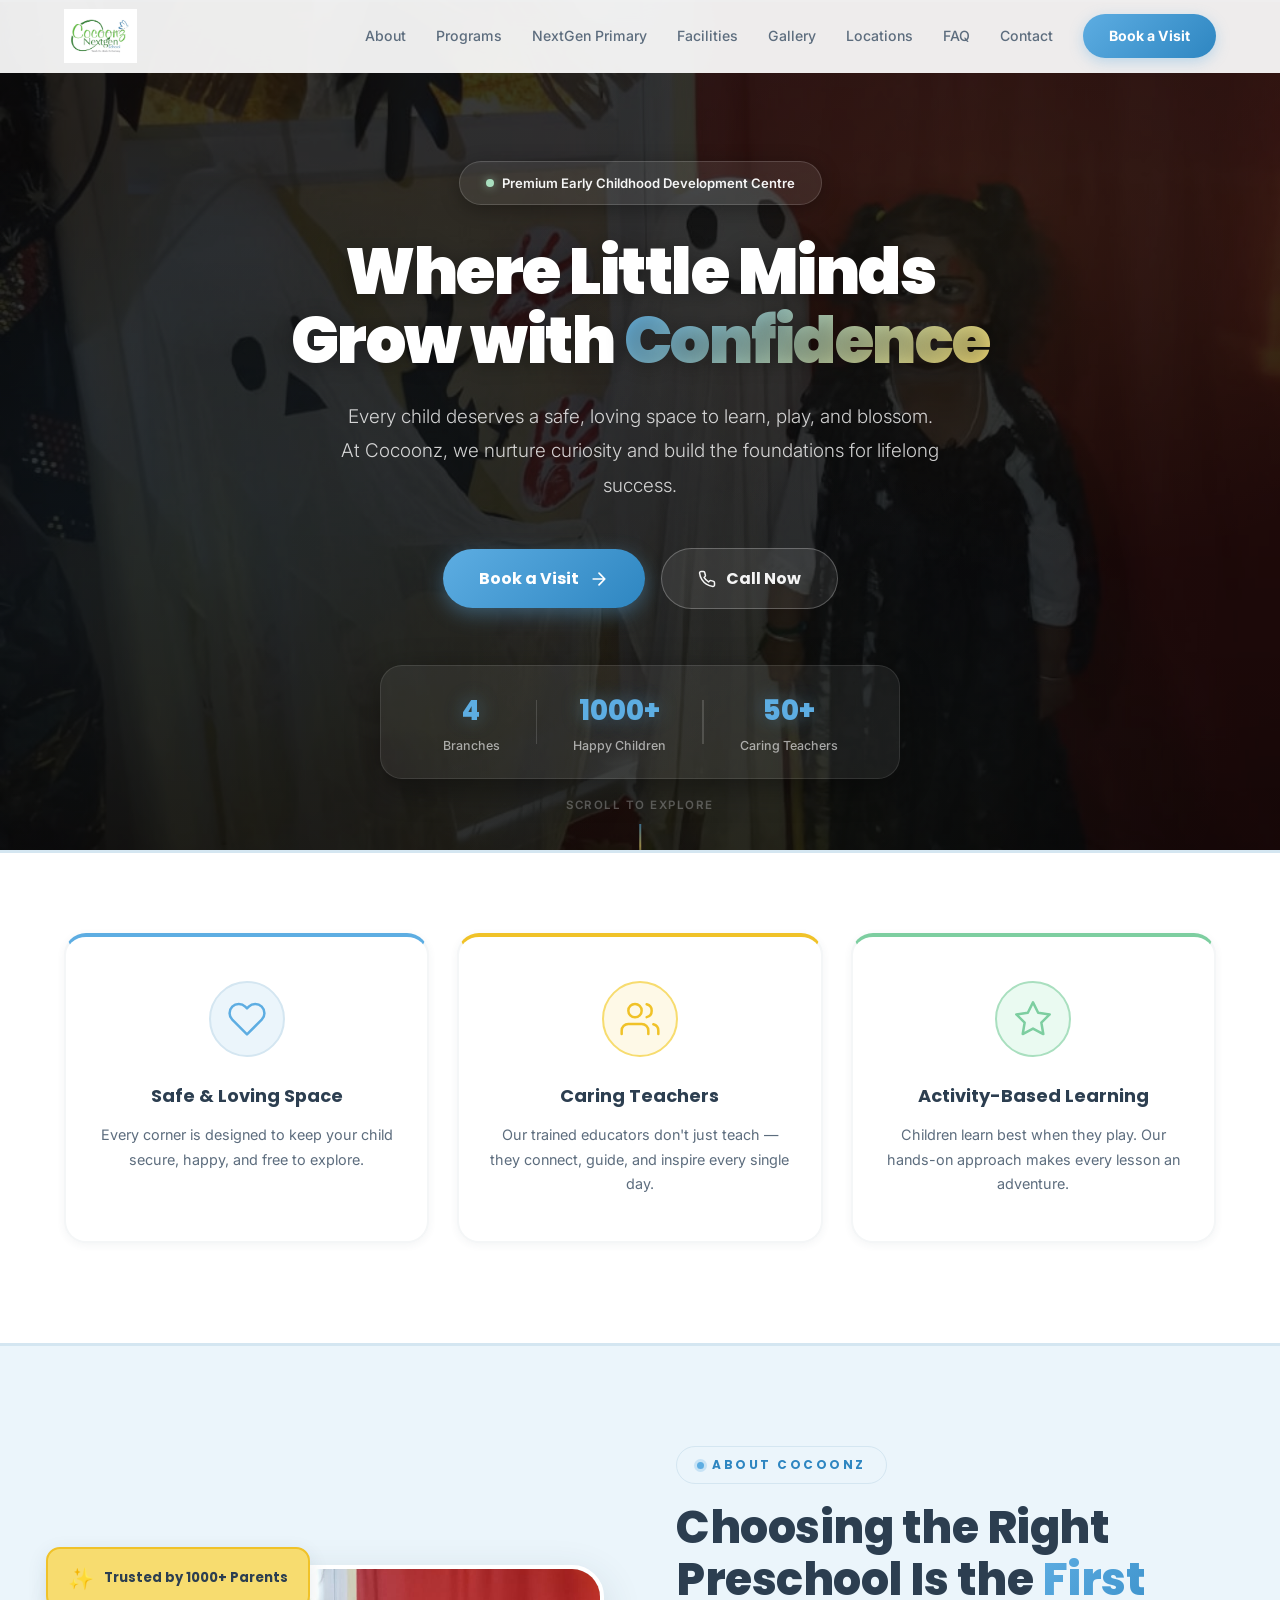
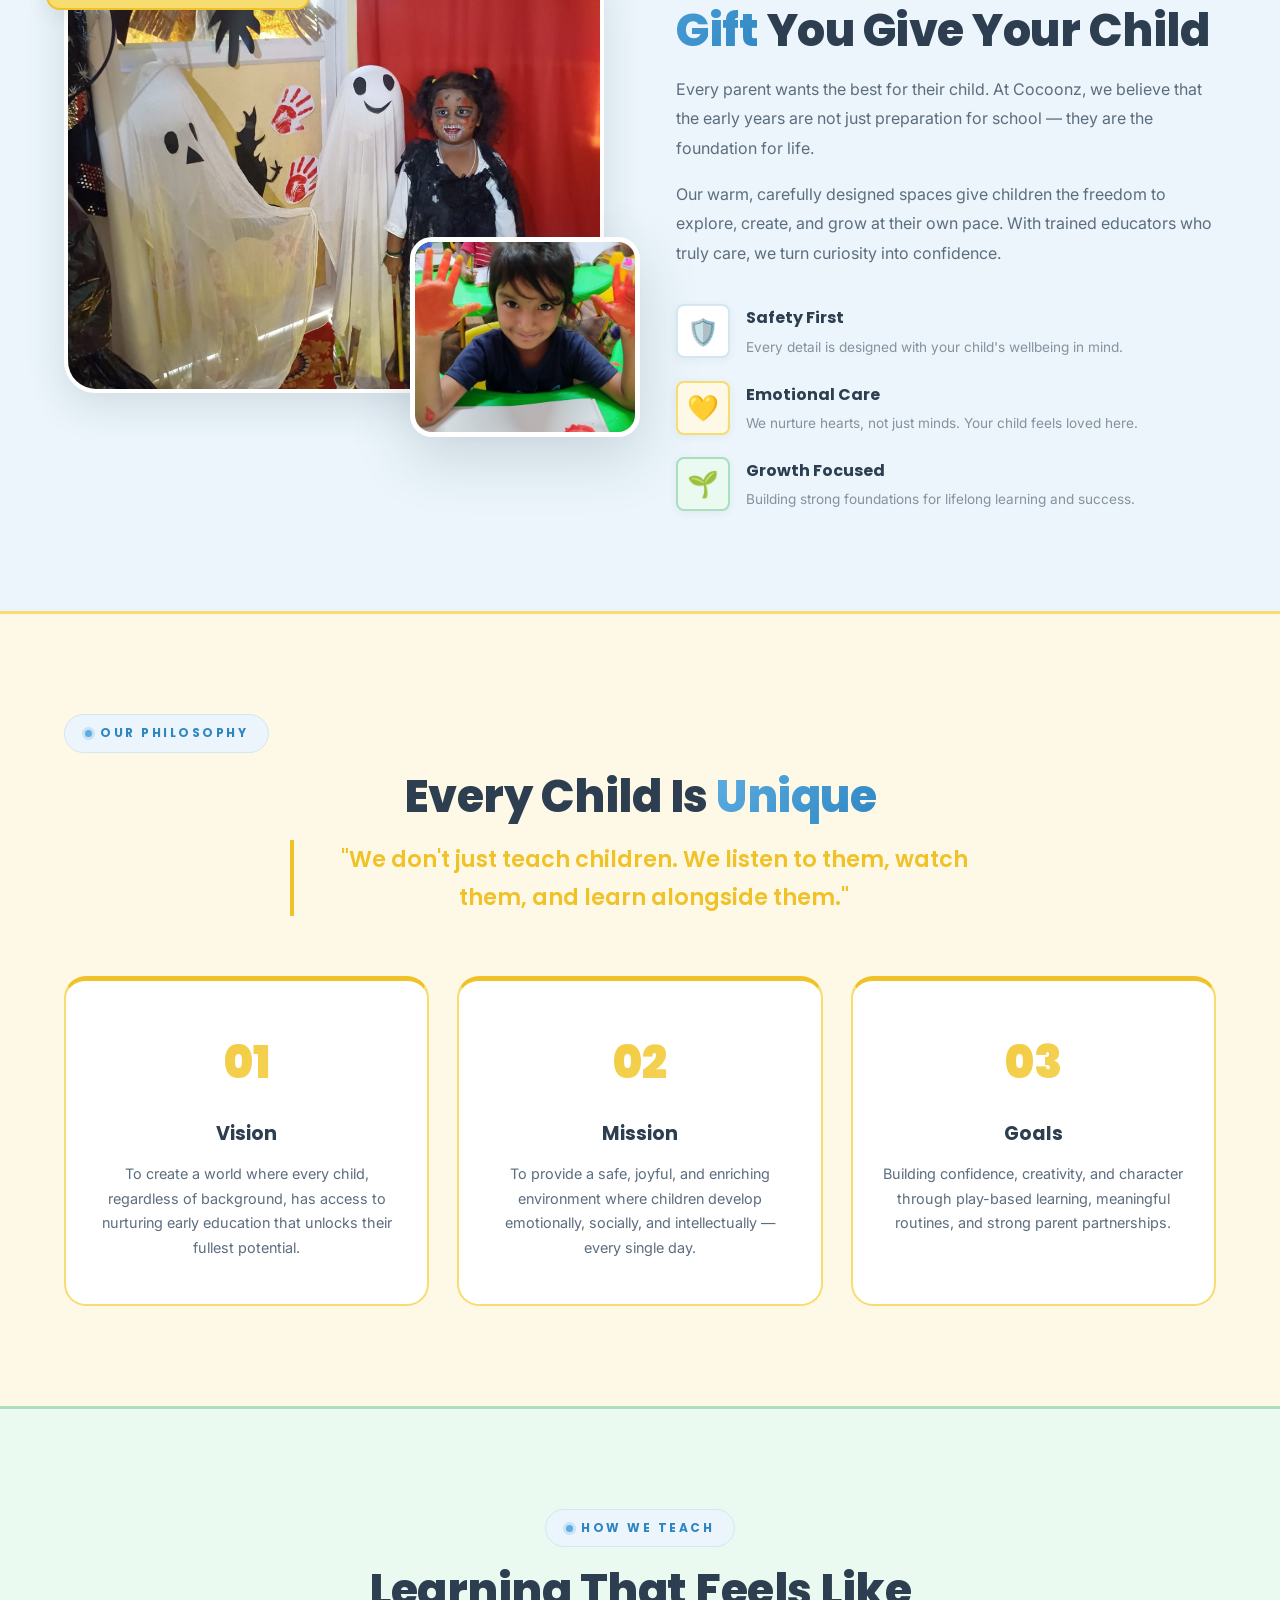
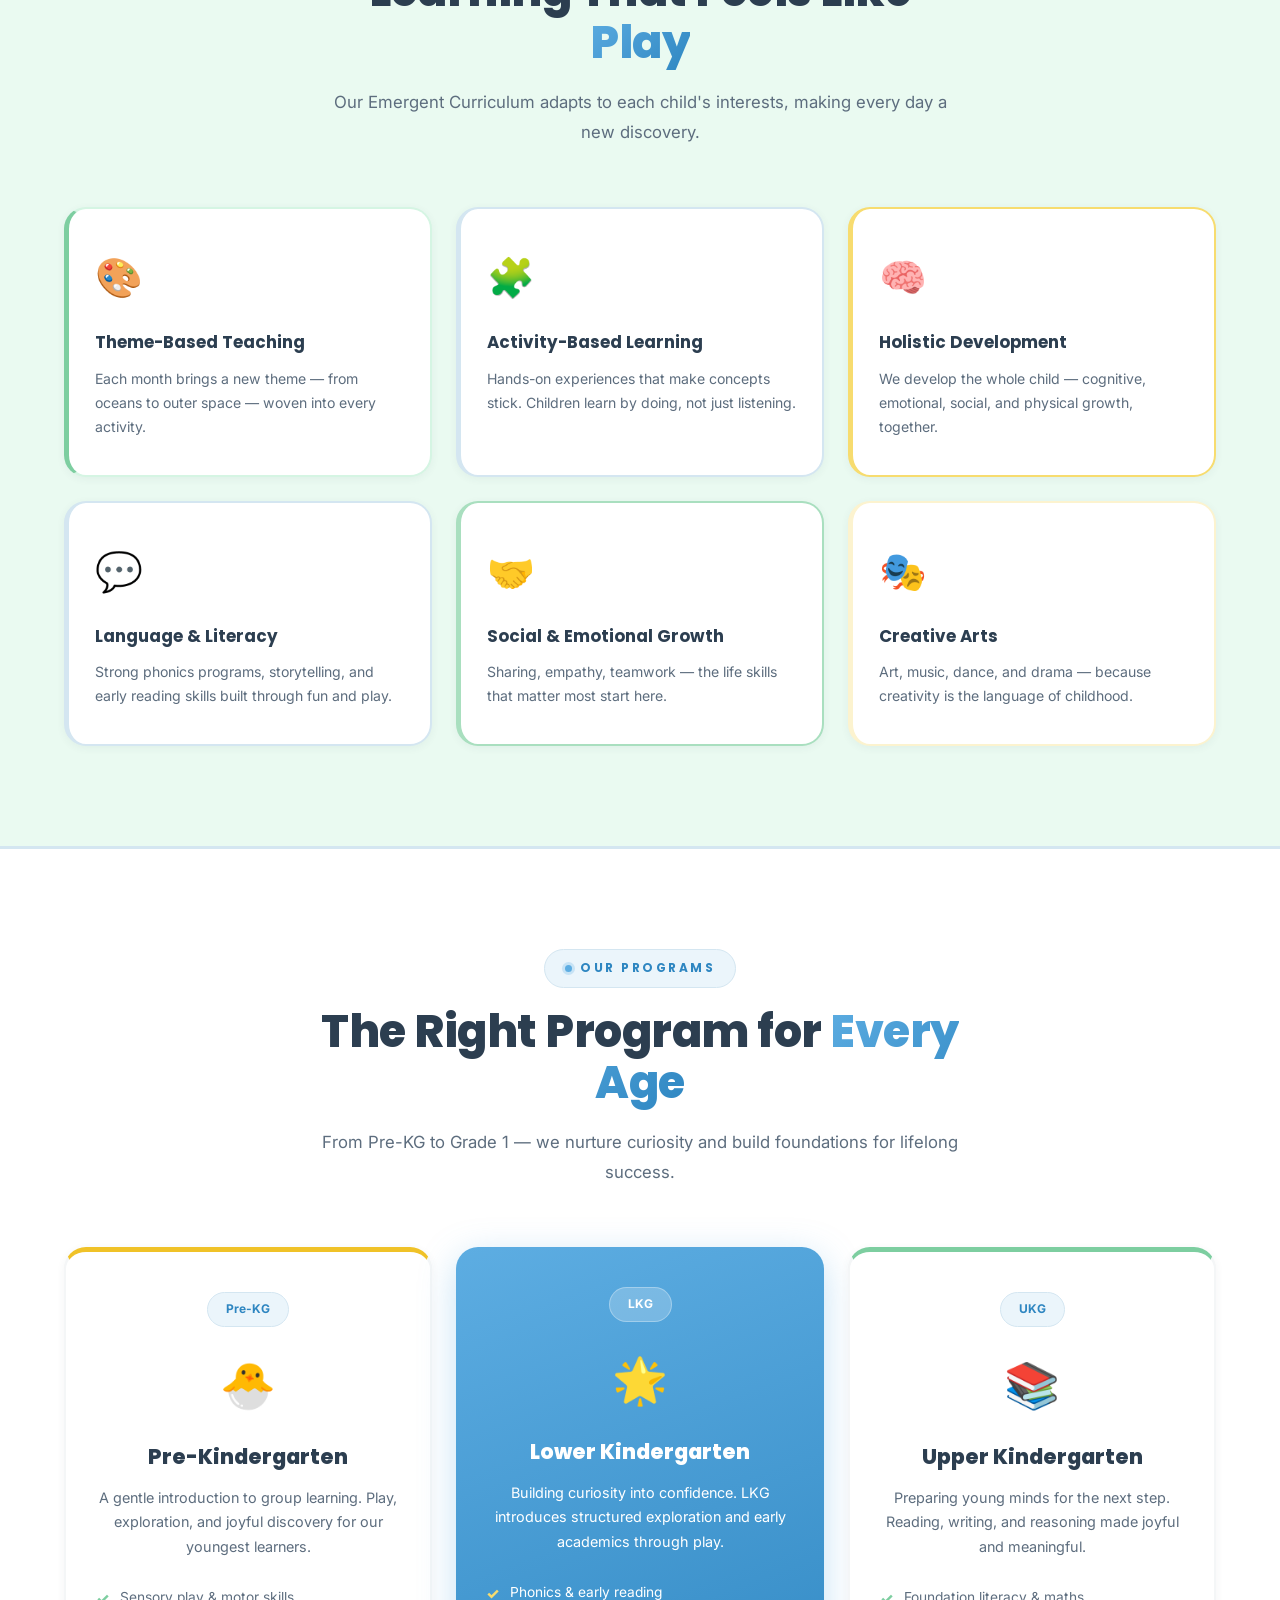
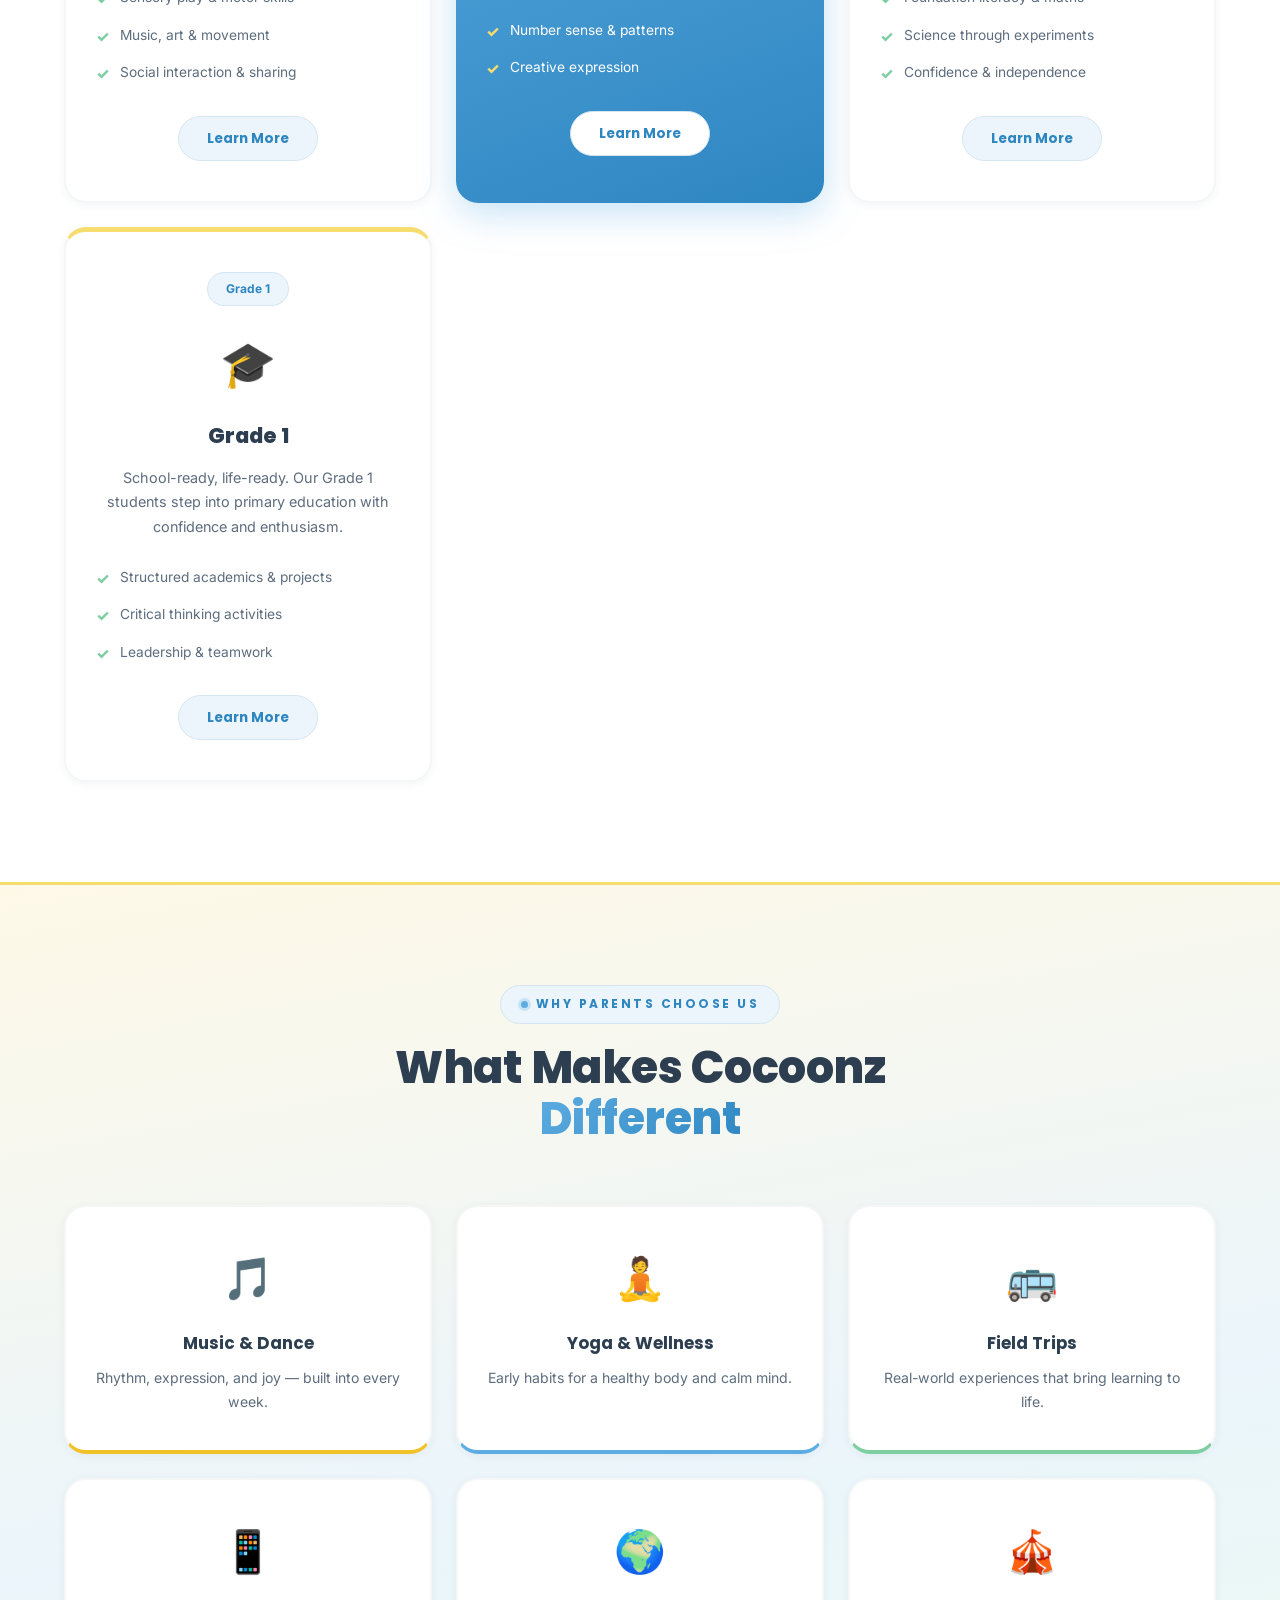
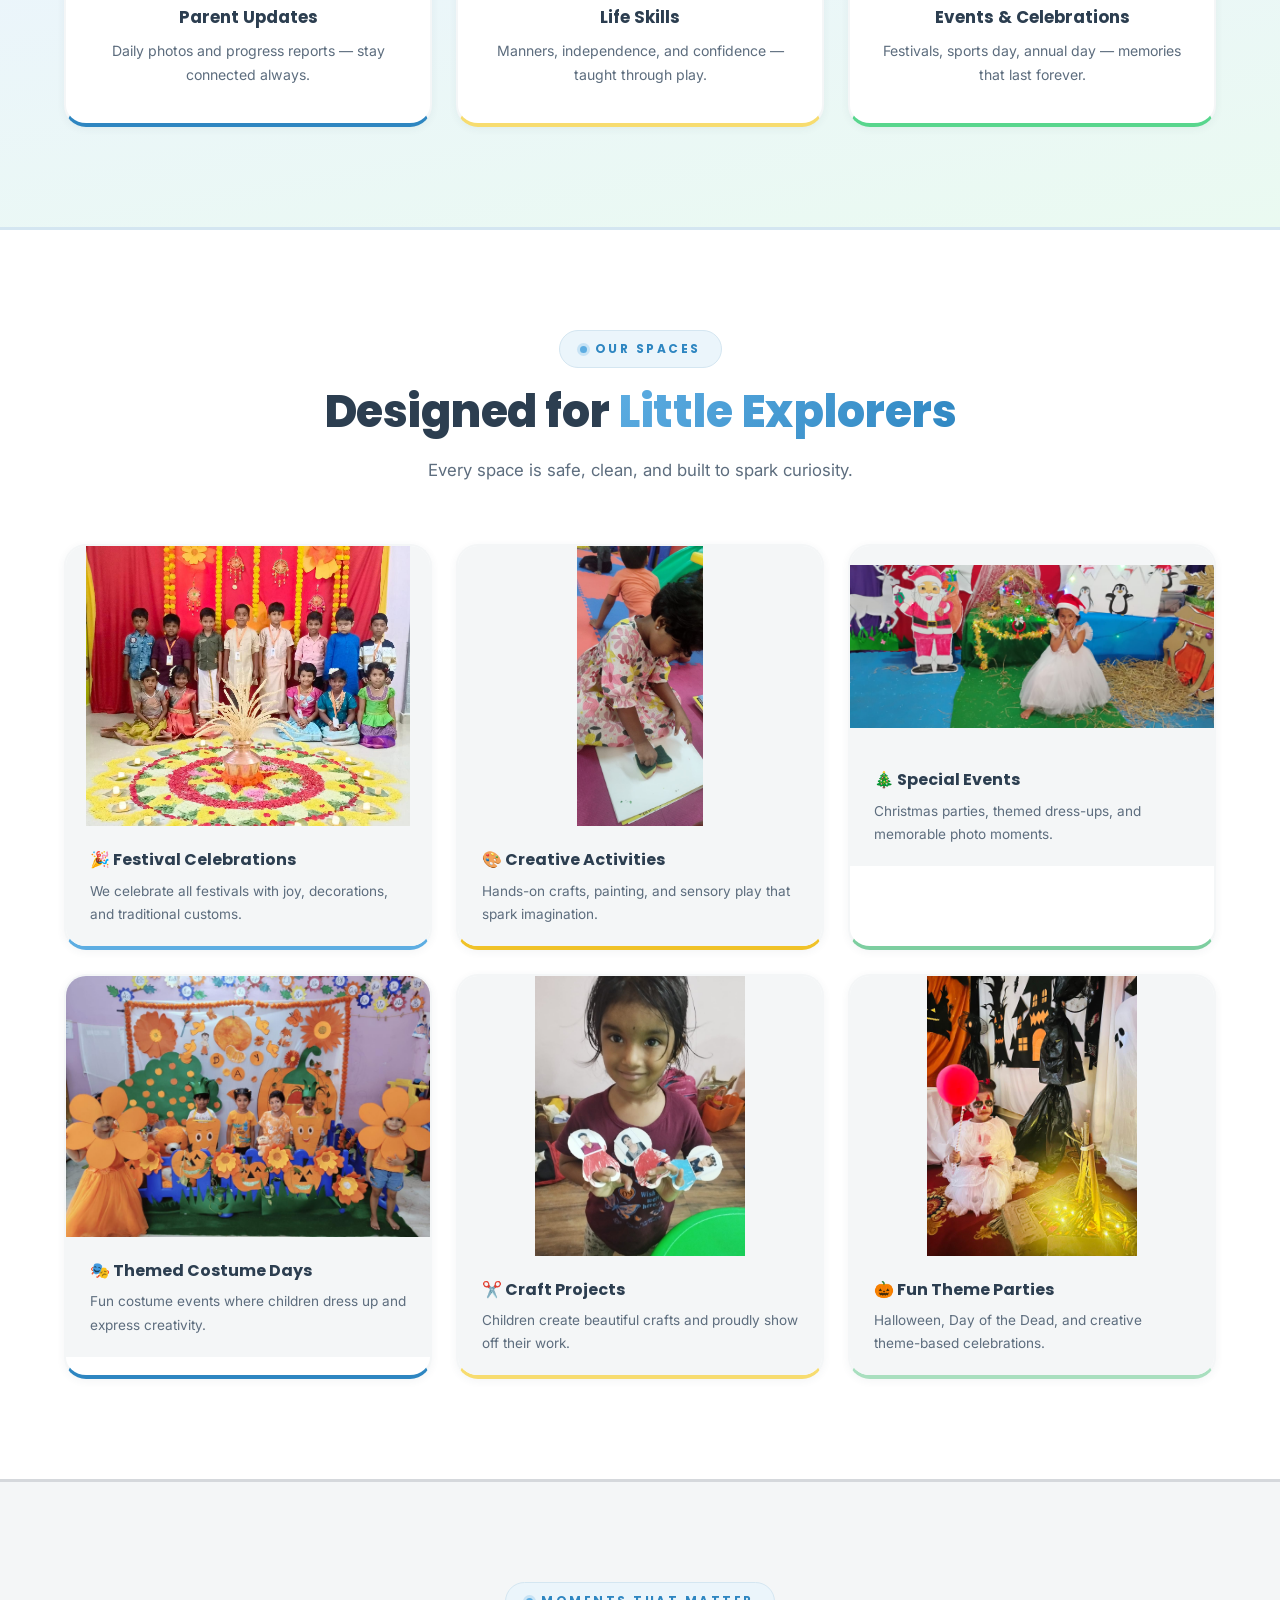
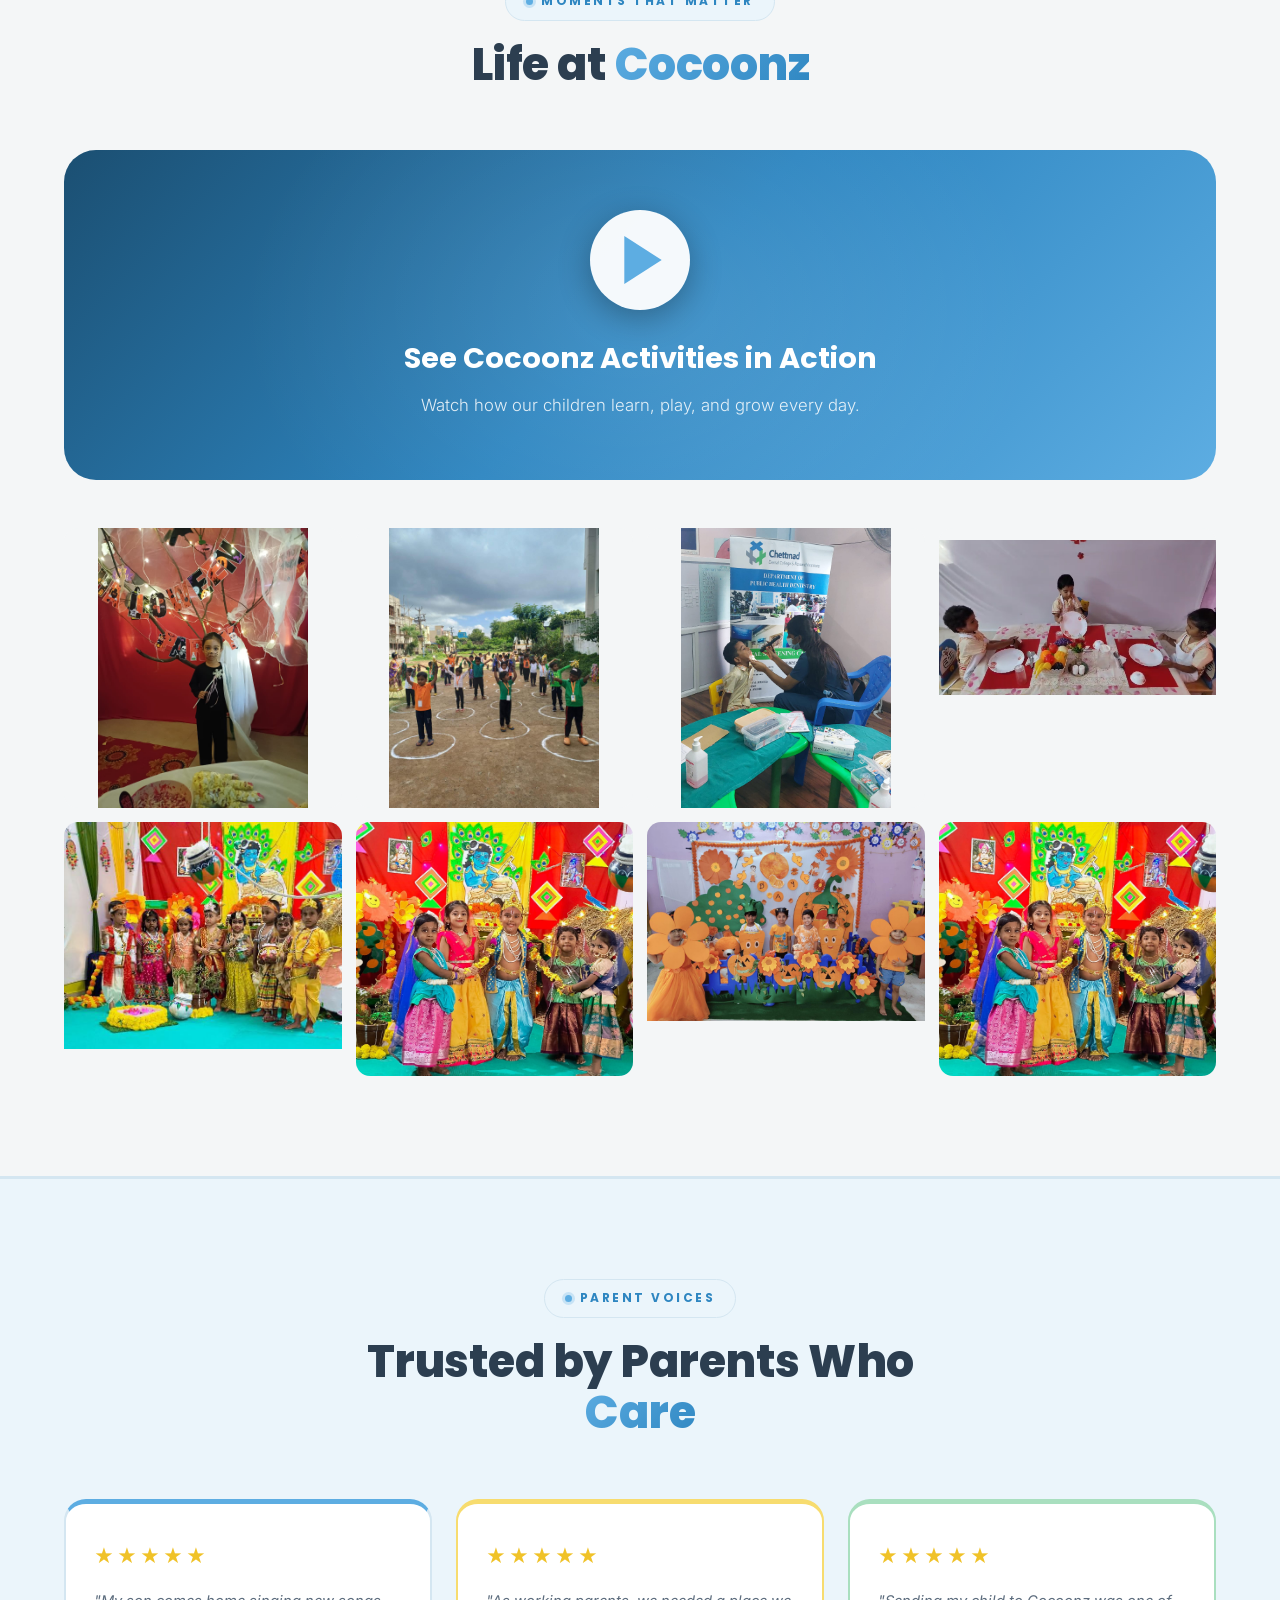
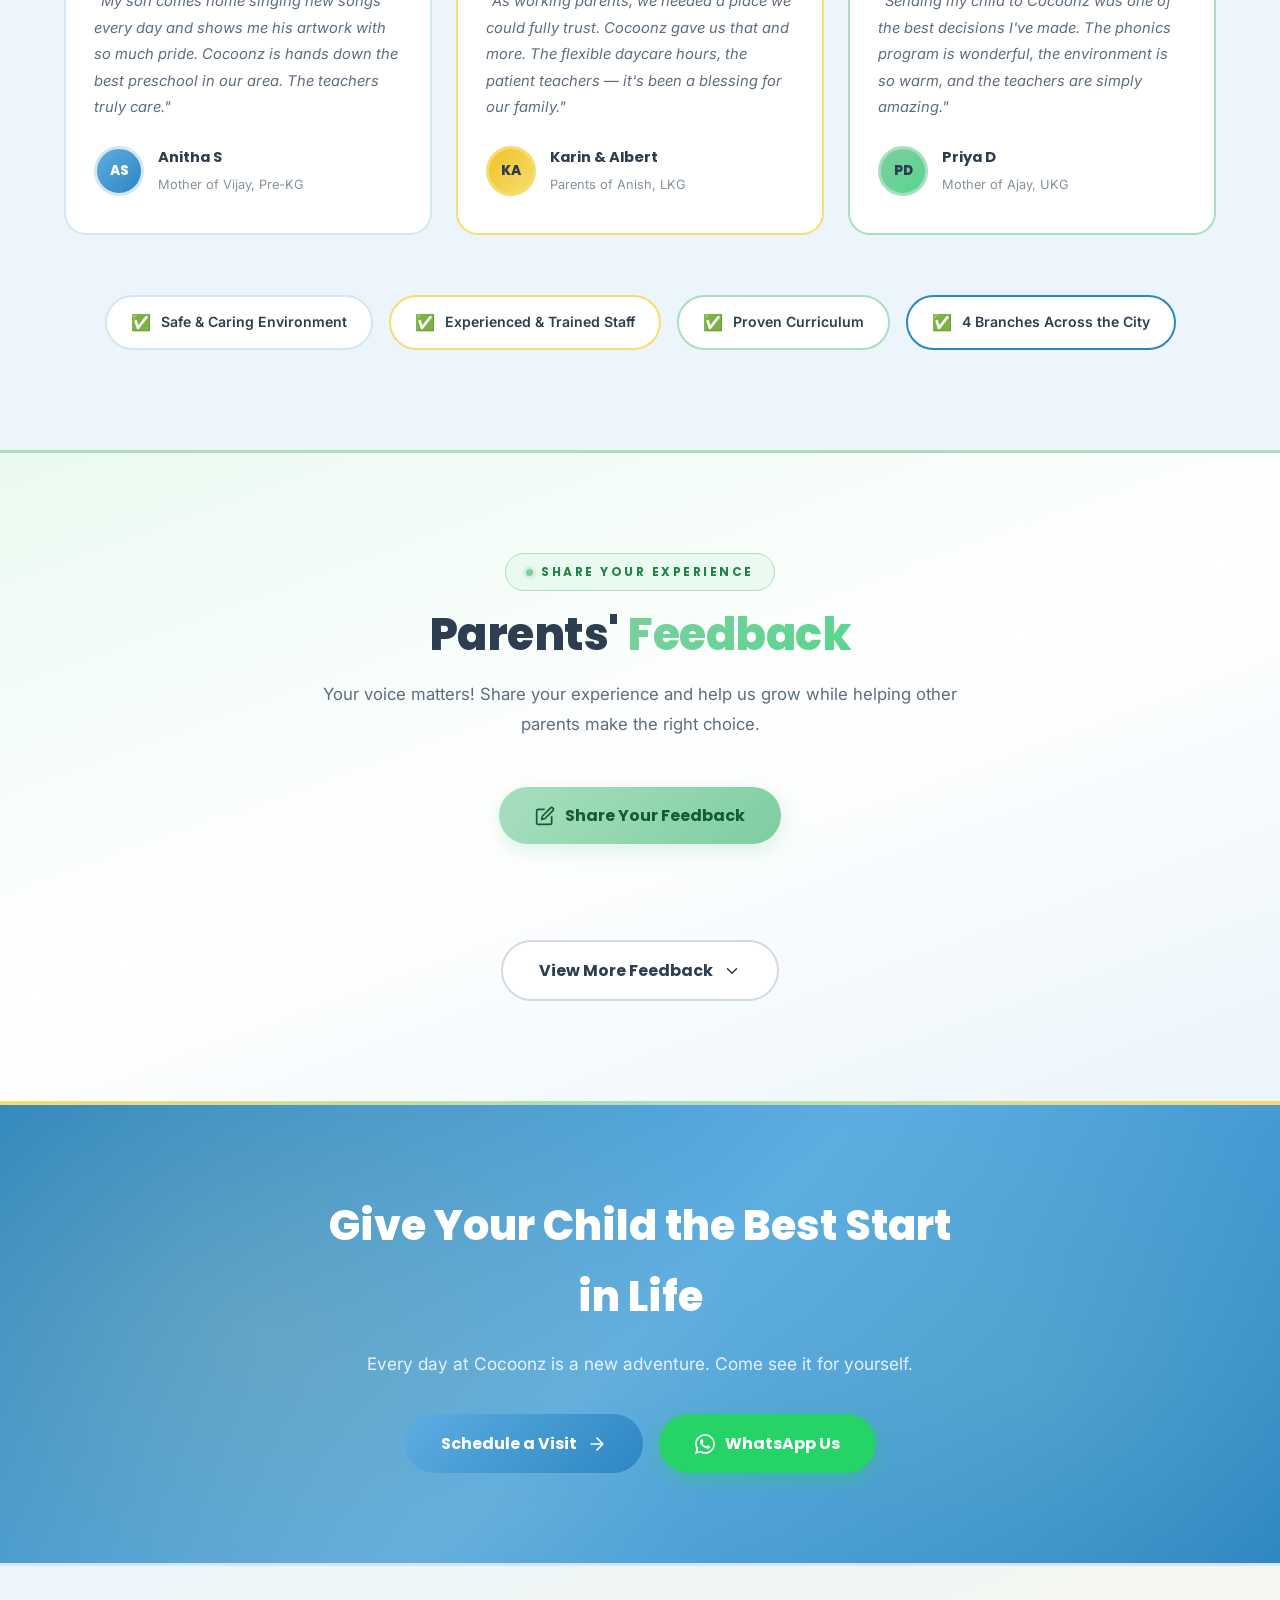
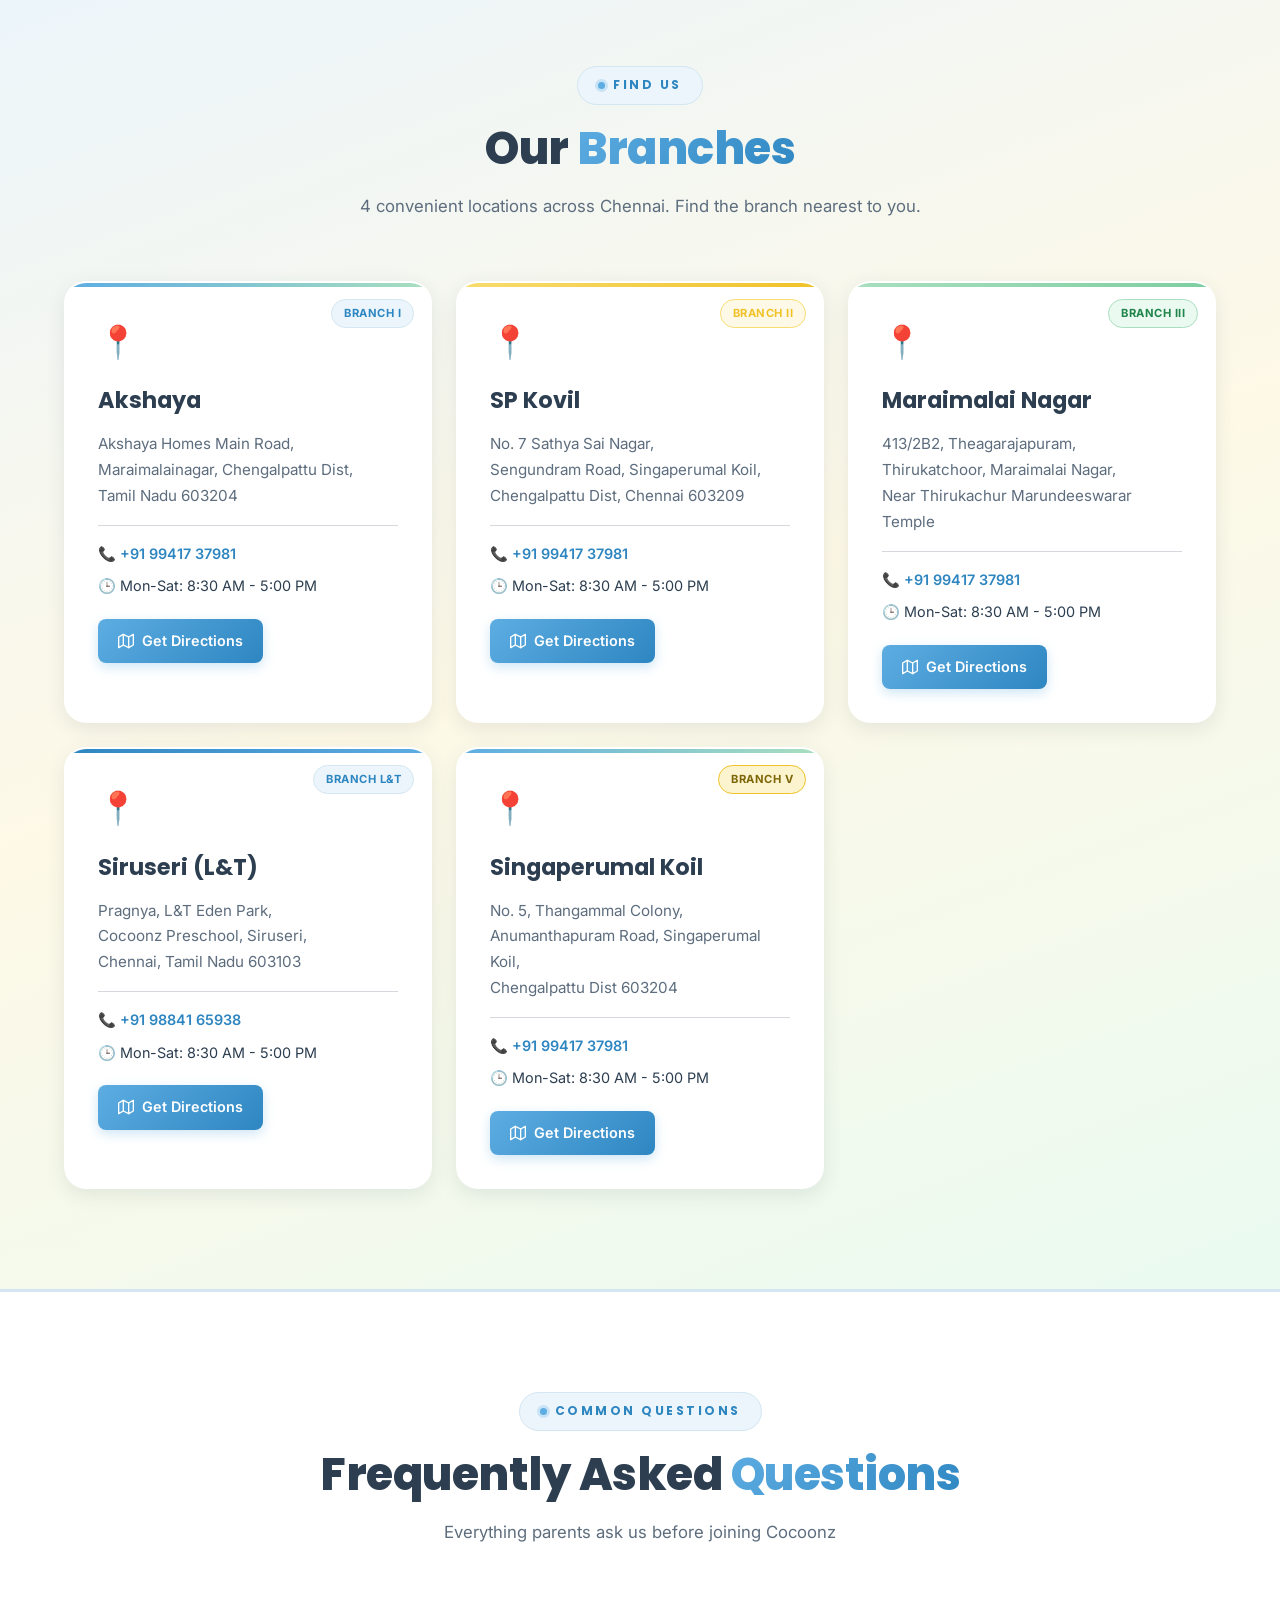
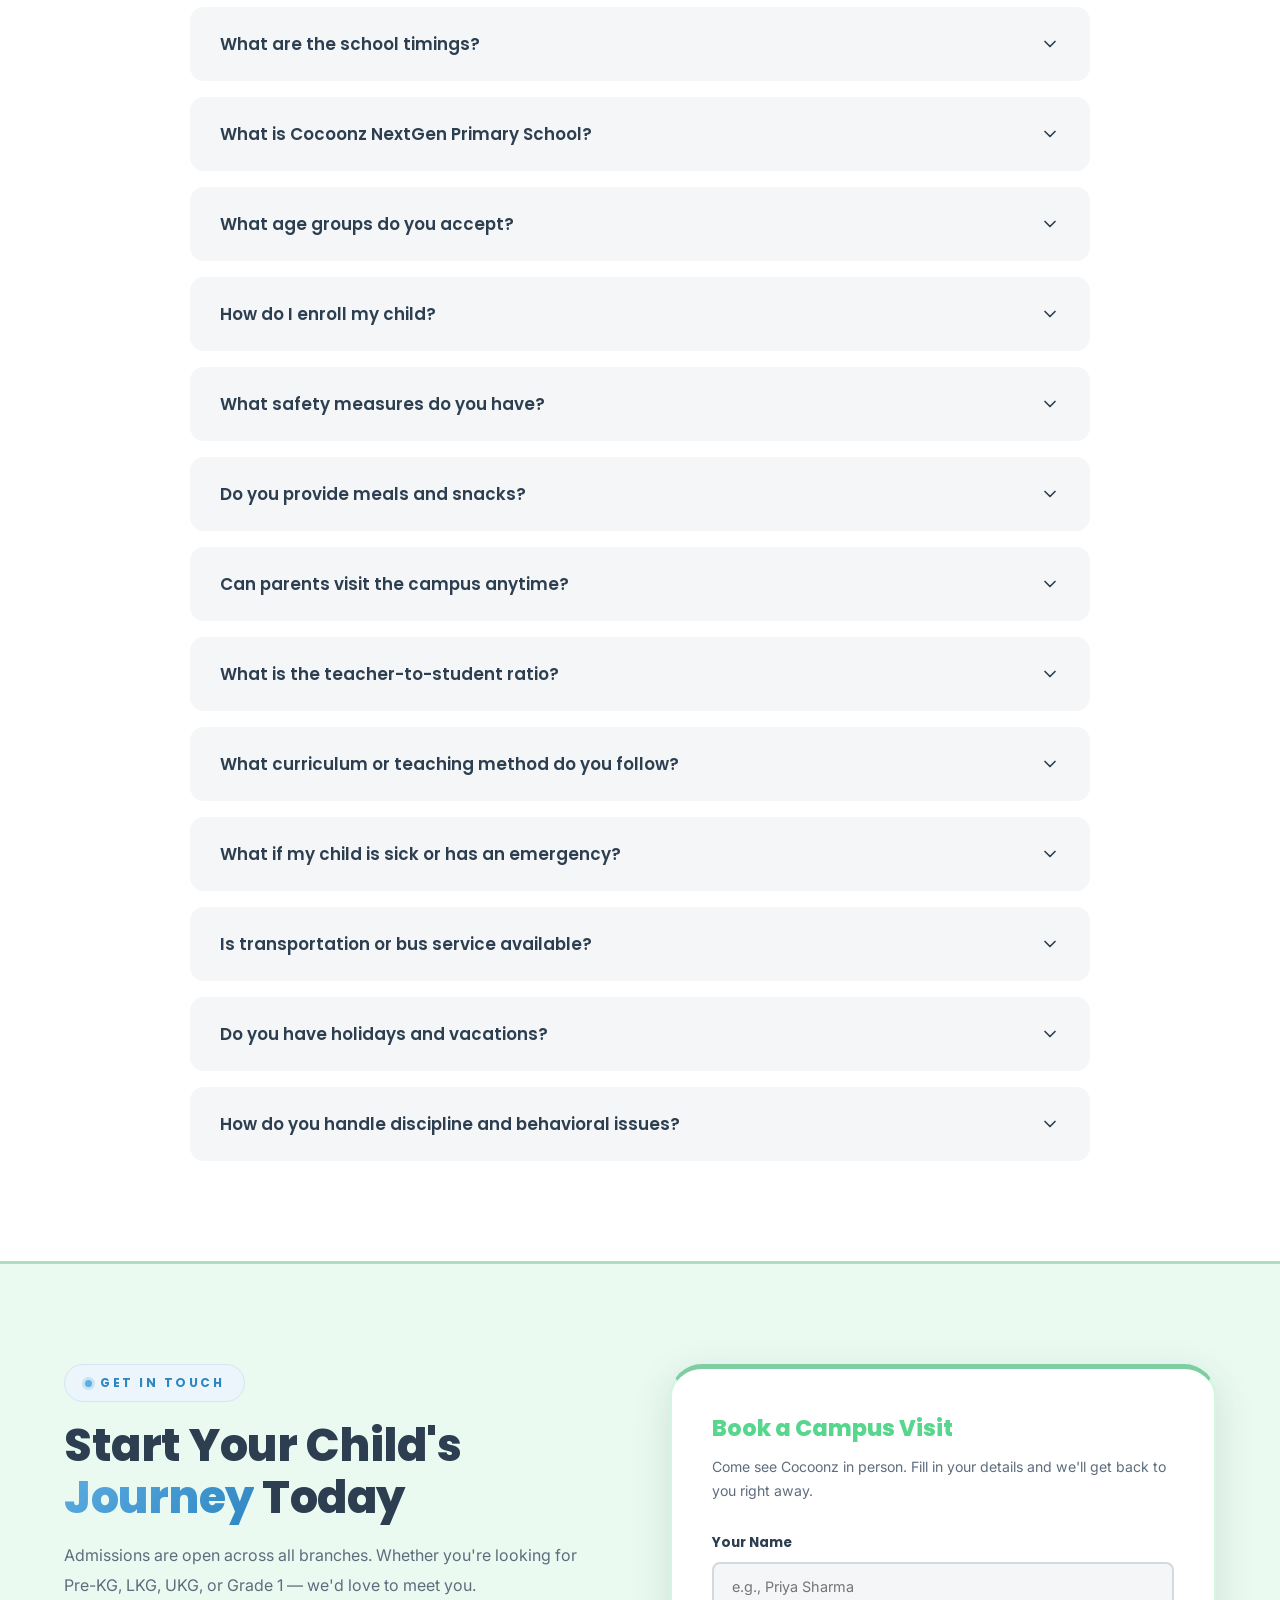
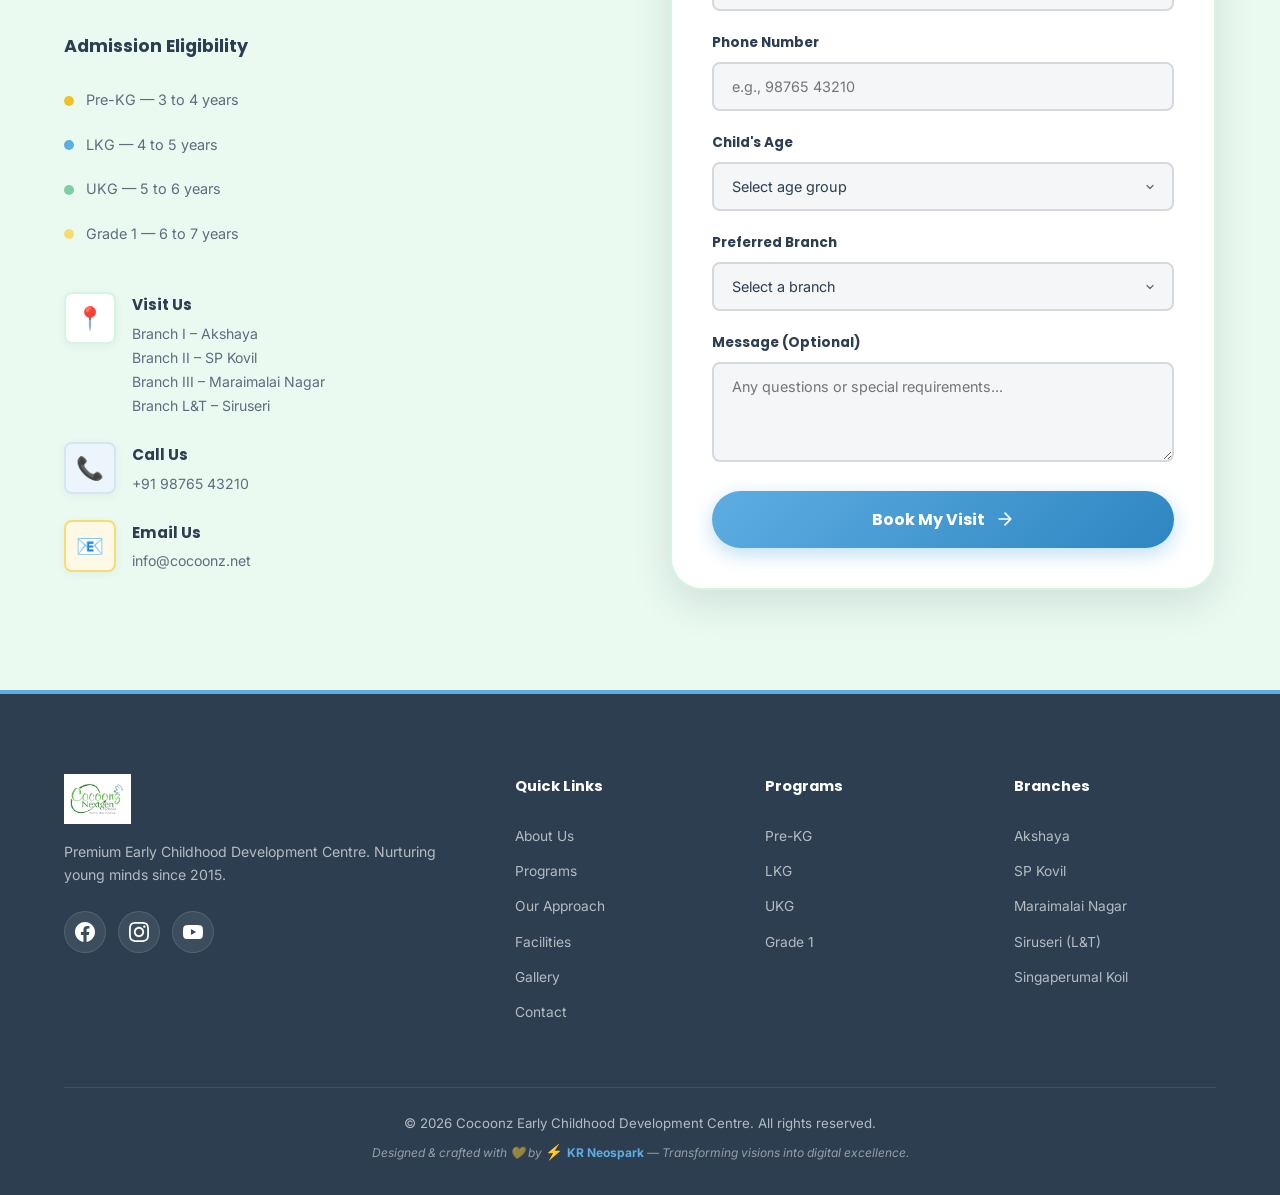
==== commit 266e9ae2: "Add Firebase integration with real-time gallery and parent feedback system" ====
--- a/index.html
+++ b/index.html
@@ -23,8 +23,7 @@
     <header class="header" id="header">
         <div class="container">
             <a href="#" class="logo">
-                <span class="logo-icon">🦋</span>
-                <span class="logo-text">Cocoonz</span>
+                <img src="images/cocoonz-logo.png" alt="Cocoonz" class="logo-image">
             </a>
             <nav class="nav" id="nav">
                 <a href="#about">About</a>
@@ -559,6 +558,147 @@
         </div>
     </section>
 
+    <!-- ========== PARENTS FEEDBACK SECTION ========== -->
+    <section class="feedback" id="feedback">
+        <div class="container">
+            <div class="feedback-header" data-animate>
+                <div class="section-label section-label--mint">Share Your Experience</div>
+                <h2 class="section-title text-center">Parents' <span class="highlight-mint">Feedback</span></h2>
+                <p class="feedback-subtitle">Your voice matters! Share your experience and help us grow while helping other parents make the right choice.</p>
+            </div>
+
+            <!-- Feedback Form Toggle Button -->
+            <div class="feedback-form-toggle" data-animate>
+                <button class="btn btn-mint btn-lg" id="feedbackFormToggle">
+                    <svg width="20" height="20" viewBox="0 0 24 24" fill="none" stroke="currentColor" stroke-width="2" stroke-linecap="round" stroke-linejoin="round"><path d="M11 4H4a2 2 0 0 0-2 2v14a2 2 0 0 0 2 2h14a2 2 0 0 0 2-2v-7"/><path d="M18.5 2.5a2.121 2.121 0 0 1 3 3L12 15l-4 1 1-4 9.5-9.5z"/></svg>
+                    <span>Share Your Feedback</span>
+                </button>
+            </div>
+
+            <!-- Feedback Form -->
+            <div class="feedback-form-wrapper" id="feedbackFormWrapper">
+                <form class="feedback-form" id="feedbackForm">
+                    <div class="feedback-form-header">
+                        <div class="feedback-form-icon">🦋</div>
+                        <h3>Tell Us About Your Experience</h3>
+                        <p>We'd love to hear how Cocoonz has made a difference for your child and family.</p>
+                    </div>
+
+                    <div class="feedback-form-grid">
+                        <div class="form-group">
+                            <label for="feedbackParentName">Your Name <span class="required">*</span></label>
+                            <input type="text" id="feedbackParentName" name="parentName" placeholder="e.g., Rajesh Kumar" required>
+                        </div>
+                        <div class="form-group">
+                            <label for="feedbackChildName">Child's Name <span class="required">*</span></label>
+                            <input type="text" id="feedbackChildName" name="childName" placeholder="e.g., Ananya" required>
+                        </div>
+                        <div class="form-group">
+                            <label for="feedbackBranch">Branch <span class="required">*</span></label>
+                            <select id="feedbackBranch" name="branch" required>
+                                <option value="" disabled selected>Select your branch</option>
+                                <option value="akshaya">Branch I – Akshaya</option>
+                                <option value="spkovil">Branch II – SP Kovil</option>
+                                <option value="maraimalai">Branch III – Maraimalai Nagar</option>
+                                <option value="siruseri">Branch L&T – Siruseri</option>
+                                <option value="singaperumalkoil">Branch V – Singaperumal Koil</option>
+                            </select>
+                        </div>
+                        <div class="form-group">
+                            <label for="feedbackProgram">Program <span class="required">*</span></label>
+                            <select id="feedbackProgram" name="program" required>
+                                <option value="" disabled selected>Select program</option>
+                                <option value="prekg">Pre-KG</option>
+                                <option value="lkg">LKG</option>
+                                <option value="ukg">UKG</option>
+                                <option value="grade1">Grade 1</option>
+                            </select>
+                        </div>
+                    </div>
+
+                    <div class="form-group">
+                        <label>Overall Rating <span class="required">*</span></label>
+                        <div class="rating-selector" id="ratingSelector">
+                            <button type="button" class="rating-star" data-rating="1" aria-label="1 star">
+                                <svg width="32" height="32" viewBox="0 0 24 24" fill="none" stroke="currentColor" stroke-width="2">
+                                    <polygon points="12 2 15.09 8.26 22 9.27 17 14.14 18.18 21.02 12 17.77 5.82 21.02 7 14.14 2 9.27 8.91 8.26 12 2"/>
+                                </svg>
+                            </button>
+                            <button type="button" class="rating-star" data-rating="2" aria-label="2 stars">
+                                <svg width="32" height="32" viewBox="0 0 24 24" fill="none" stroke="currentColor" stroke-width="2">
+                                    <polygon points="12 2 15.09 8.26 22 9.27 17 14.14 18.18 21.02 12 17.77 5.82 21.02 7 14.14 2 9.27 8.91 8.26 12 2"/>
+                                </svg>
+                            </button>
+                            <button type="button" class="rating-star" data-rating="3" aria-label="3 stars">
+                                <svg width="32" height="32" viewBox="0 0 24 24" fill="none" stroke="currentColor" stroke-width="2">
+                                    <polygon points="12 2 15.09 8.26 22 9.27 17 14.14 18.18 21.02 12 17.77 5.82 21.02 7 14.14 2 9.27 8.91 8.26 12 2"/>
+                                </svg>
+                            </button>
+                            <button type="button" class="rating-star" data-rating="4" aria-label="4 stars">
+                                <svg width="32" height="32" viewBox="0 0 24 24" fill="none" stroke="currentColor" stroke-width="2">
+                                    <polygon points="12 2 15.09 8.26 22 9.27 17 14.14 18.18 21.02 12 17.77 5.82 21.02 7 14.14 2 9.27 8.91 8.26 12 2"/>
+                                </svg>
+                            </button>
+                            <button type="button" class="rating-star" data-rating="5" aria-label="5 stars">
+                                <svg width="32" height="32" viewBox="0 0 24 24" fill="none" stroke="currentColor" stroke-width="2">
+                                    <polygon points="12 2 15.09 8.26 22 9.27 17 14.14 18.18 21.02 12 17.77 5.82 21.02 7 14.14 2 9.27 8.91 8.26 12 2"/>
+                                </svg>
+                            </button>
+                            <span class="rating-label" id="ratingLabel">Select your rating</span>
+                        </div>
+                        <input type="hidden" id="feedbackRating" name="rating" required>
+                    </div>
+
+                    <div class="form-group">
+                        <label for="feedbackCategory">Category <span class="required">*</span></label>
+                        <select id="feedbackCategory" name="category" required>
+                            <option value="" disabled selected>What aspect would you like to review?</option>
+                            <option value="teachers">Teachers & Staff</option>
+                            <option value="curriculum">Curriculum & Learning</option>
+                            <option value="facilities">Facilities & Environment</option>
+                            <option value="communication">Communication & Updates</option>
+                            <option value="overall">Overall Experience</option>
+                            <option value="improvement">Suggestions for Improvement</option>
+                        </select>
+                    </div>
+
+                    <div class="form-group">
+                        <label for="feedbackTitle">Feedback Title <span class="required">*</span></label>
+                        <input type="text" id="feedbackTitle" name="feedbackTitle" placeholder="e.g., Amazing teachers and caring environment" required>
+                    </div>
+
+                    <div class="form-group">
+                        <label for="feedbackText">Your Feedback <span class="required">*</span></label>
+                        <textarea id="feedbackText" name="feedbackText" rows="5" placeholder="Share your experience, what you loved, and how Cocoonz has impacted your child's journey..." required></textarea>
+                    </div>
+
+                    <div class="feedback-form-actions">
+                        <button type="button" class="btn btn-outline btn-lg" id="feedbackFormCancel">
+                            Cancel
+                        </button>
+                        <button type="submit" class="btn btn-mint btn-lg">
+                            <span>Submit Feedback</span>
+                            <svg width="20" height="20" viewBox="0 0 24 24" fill="none" stroke="currentColor" stroke-width="2" stroke-linecap="round" stroke-linejoin="round"><path d="M22 2L11 13"/><path d="M22 2l-7 20-4-9-9-4 20-7z"/></svg>
+                        </button>
+                    </div>
+                </form>
+            </div>
+
+            <!-- Feedback Display Grid -->
+            <div class="feedback-display-grid" id="feedbackDisplayGrid">
+                <!-- Feedback will be dynamically inserted here -->
+            </div>
+
+            <!-- Load More Button -->
+            <div class="feedback-load-more" id="feedbackLoadMore">
+                <button class="btn btn-outline btn-lg" id="loadMoreFeedbackBtn">
+                    <span>View More Feedback</span>
+                    <svg width="18" height="18" viewBox="0 0 24 24" fill="none" stroke="currentColor" stroke-width="2" stroke-linecap="round" stroke-linejoin="round"><polyline points="6 9 12 15 18 9"/></svg>
+                </button>
+            </div>
+        </div>
+    </section>
+
     <!-- ========== CTA BANNER ========== -->
     <section class="cta-banner" data-animate>
         <div class="container">
@@ -907,8 +1047,7 @@
             <div class="footer-top">
                 <div class="footer-brand">
                     <a href="#" class="logo">
-                        <span class="logo-icon">🦋</span>
-                        <span class="logo-text">Cocoonz</span>
+                        <img src="images/cocoonz-logo.png" alt="Cocoonz" class="logo-image" style="max-height: 50px;">
                     </a>
                     <p>Premium Early Childhood Development Centre. Nurturing young minds since 2015.</p>
                     <div class="footer-social">
@@ -977,6 +1116,11 @@
     </div>
 
     <!-- ========== JAVASCRIPT ========== -->
+    <script src="https://www.gstatic.com/firebasejs/9.23.0/firebase-app-compat.js"></script>
+    <script src="https://www.gstatic.com/firebasejs/9.23.0/firebase-firestore-compat.js"></script>
+    <script src="https://www.gstatic.com/firebasejs/9.23.0/firebase-storage-compat.js"></script>
+    <script src="https://www.gstatic.com/firebasejs/9.23.0/firebase-analytics-compat.js"></script>
+    <script src="js/firebase-config.js"></script>
     <script src="js/main.js"></script>
 </body>
 </html>
--- a/css/style.css
+++ b/css/style.css
@@ -199,6 +199,11 @@
 }
 .logo { display: flex; align-items: center; gap: 10px; font-family: var(--h-font); font-weight: 800; font-size: 1.5rem; color: var(--blue-dark); }
 .logo-icon { font-size: 1.7rem; }
+.logo-image {
+    max-height: 55px;
+    width: auto;
+    object-fit: contain;
+}
 
 .nav { display: flex; align-items: center; gap: 30px; }
 .nav a { font-family: var(--b-font); font-size: 0.88rem; font-weight: 500; color: var(--text-mid); position: relative; }
@@ -1286,6 +1291,9 @@
     .facilities-grid { grid-template-columns: repeat(2, 1fr); }
     .gallery-grid { grid-template-columns: repeat(3, 1fr); }
     .footer-top { grid-template-columns: 1fr 1fr; gap: 36px; }
+
+    /* Feedback responsive */
+    .feedback-display-grid { grid-template-columns: repeat(2, 1fr); }
 }
 
 /* ========================================
@@ -1321,6 +1329,16 @@
     .faq-question { padding: 18px 20px; font-size: 0.95rem; }
     .faq-item.active .faq-answer { padding: 0 20px 18px; }
     .faq-answer p { font-size: 0.9rem; }
+
+    /* Feedback responsive mobile */
+    .feedback { padding: 60px 0; }
+    .feedback-form-wrapper { padding: 32px 24px; }
+    .feedback-form-grid { grid-template-columns: 1fr; }
+    .feedback-display-grid { grid-template-columns: 1fr; }
+    .feedback-form-actions { flex-direction: column-reverse; }
+    .feedback-form-actions .btn { width: 100%; }
+    .rating-selector { flex-wrap: wrap; }
+    .rating-label { min-width: auto; margin-left: 0; margin-top: 8px; }
 
     .video-showcase { padding: 40px 24px; }
     .video-play-btn { width: 80px; height: 80px; }
@@ -1354,6 +1372,15 @@
     .trust-lines { flex-direction: column; align-items: center; }
     .gallery-grid { grid-template-columns: 1fr; }
     .gallery-item img { min-height: 200px; max-height: 300px; }
+
+    /* Feedback responsive */
+    .feedback-form-wrapper { padding: 28px 20px; }
+    .feedback-form-grid { grid-template-columns: 1fr; }
+    .feedback-display-grid { grid-template-columns: 1fr; }
+    .feedback-form-actions { flex-direction: column-reverse; }
+    .feedback-form-actions .btn { width: 100%; }
+    .rating-selector { flex-wrap: wrap; }
+    .rating-label { min-width: auto; margin-left: 0; margin-top: 8px; }
 }
 
 /* ========================================
@@ -1381,3 +1408,329 @@
 .form-success-icon { font-size: 3.5rem; margin-bottom: 16px; }
 .form-success h3 { font-family: var(--h-font); font-size: 1.3rem; font-weight: 800; margin-bottom: 8px; color: var(--mint-deeper); }
 .form-success p { color: var(--text-mid); font-size: 0.95rem; }
+
+/* ========================================
+   PARENTS FEEDBACK SECTION
+   ======================================== */
+.feedback {
+    padding: 100px 0;
+    background: linear-gradient(160deg, var(--mint-pale) 0%, var(--white) 50%, var(--blue-pale) 100%);
+    border-top: 3px solid var(--mint);
+}
+
+.feedback-header {
+    text-align: center;
+    max-width: 650px;
+    margin: 0 auto 48px;
+}
+
+.feedback-subtitle {
+    font-size: 1.05rem;
+    color: var(--text-mid);
+    margin-top: 12px;
+    line-height: 1.8;
+}
+
+/* Feedback Form Toggle */
+.feedback-form-toggle {
+    text-align: center;
+    margin-bottom: 48px;
+}
+
+/* Feedback Form Wrapper */
+.feedback-form-wrapper {
+    max-width: 900px;
+    margin: 0 auto 60px;
+    background: var(--white);
+    border-radius: var(--r-xl);
+    padding: 48px;
+    box-shadow: var(--shadow-lg);
+    border: 2px solid var(--mint-light);
+    border-top: 5px solid var(--mint-dark);
+    display: none;
+    animation: slideDown 0.5s ease;
+}
+
+.feedback-form-wrapper.active {
+    display: block;
+}
+
+@keyframes slideDown {
+    from {
+        opacity: 0;
+        transform: translateY(-20px);
+    }
+    to {
+        opacity: 1;
+        transform: translateY(0);
+    }
+}
+
+.feedback-form-header {
+    text-align: center;
+    margin-bottom: 36px;
+}
+
+.feedback-form-icon {
+    font-size: 3rem;
+    margin-bottom: 16px;
+    animation: float 3s ease-in-out infinite;
+}
+
+.feedback-form-header h3 {
+    font-family: var(--h-font);
+    font-size: 1.6rem;
+    font-weight: 800;
+    color: var(--mint-deeper);
+    margin-bottom: 8px;
+}
+
+.feedback-form-header p {
+    font-size: 0.95rem;
+    color: var(--text-mid);
+}
+
+/* Feedback Form Grid */
+.feedback-form-grid {
+    display: grid;
+    grid-template-columns: repeat(2, 1fr);
+    gap: 20px;
+    margin-bottom: 28px;
+}
+
+/* Rating Selector */
+.rating-selector {
+    grid-column: 1 / -1;
+    display: flex;
+    align-items: center;
+    justify-content: center;
+    gap: 8px;
+    padding: 16px;
+    background: var(--grey-light);
+    border-radius: var(--r-md);
+    border: 2px solid var(--grey);
+}
+
+.rating-star {
+    background: none;
+    border: none;
+    cursor: pointer;
+    color: var(--grey);
+    transition: var(--ease);
+    padding: 4px;
+}
+
+.rating-star:hover {
+    color: var(--yellow-dark);
+    transform: scale(1.15);
+}
+
+.rating-star.active {
+    color: var(--yellow-dark);
+}
+
+.rating-star svg {
+    transition: var(--ease);
+}
+
+.rating-star.active svg {
+    fill: var(--yellow-dark);
+    stroke: var(--yellow-dark);
+}
+
+.rating-label {
+    margin-left: 12px;
+    font-size: 0.88rem;
+    color: var(--text-light);
+    font-weight: 500;
+    min-width: 160px;
+}
+
+/* Feedback Form Actions */
+.feedback-form-actions {
+    display: flex;
+    gap: 16px;
+    justify-content: flex-end;
+    margin-top: 32px;
+    padding-top: 28px;
+    border-top: 2px solid var(--grey-light);
+}
+
+/* Feedback Display Grid */
+.feedback-display-grid {
+    display: grid;
+    grid-template-columns: repeat(3, 1fr);
+    gap: 24px;
+    margin-bottom: 48px;
+}
+
+.feedback-card {
+    background: var(--white);
+    border-radius: var(--r-lg);
+    padding: 32px 28px;
+    box-shadow: var(--shadow-sm);
+    border: 2px solid var(--mint-light);
+    border-top: 4px solid var(--mint-dark);
+    transition: var(--ease);
+    position: relative;
+    overflow: hidden;
+}
+
+.feedback-card::before {
+    content: '"';
+    position: absolute;
+    top: 16px;
+    right: 20px;
+    font-size: 5rem;
+    font-family: Georgia, serif;
+    color: var(--mint-pale);
+    line-height: 1;
+    pointer-events: none;
+}
+
+.feedback-card:nth-child(3n+1) {
+    border-top-color: var(--mint-dark);
+}
+
+.feedback-card:nth-child(3n+2) {
+    border-top-color: var(--blue);
+}
+
+.feedback-card:nth-child(3n) {
+    border-top-color: var(--yellow-dark);
+}
+
+.feedback-card:hover {
+    transform: translateY(-6px);
+    box-shadow: var(--shadow-md);
+}
+
+.feedback-card-header {
+    display: flex;
+    align-items: center;
+    gap: 14px;
+    margin-bottom: 16px;
+}
+
+.feedback-avatar {
+    width: 52px;
+    height: 52px;
+    border-radius: 50%;
+    background: linear-gradient(135deg, var(--mint), var(--mint-dark));
+    display: flex;
+    align-items: center;
+    justify-content: center;
+    font-family: var(--h-font);
+    font-weight: 800;
+    font-size: 0.9rem;
+    color: var(--white);
+    flex-shrink: 0;
+    border: 3px solid var(--mint-light);
+}
+
+.feedback-card:nth-child(3n+2) .feedback-avatar {
+    background: linear-gradient(135deg, var(--blue), var(--blue-dark));
+    border-color: var(--blue-light);
+}
+
+.feedback-card:nth-child(3n) .feedback-avatar {
+    background: linear-gradient(135deg, var(--yellow-dark), var(--yellow));
+    border-color: var(--yellow);
+    color: var(--text-dark);
+}
+
+.feedback-author-info {
+    flex: 1;
+}
+
+.feedback-author-name {
+    font-family: var(--h-font);
+    font-size: 0.95rem;
+    font-weight: 700;
+    color: var(--text-dark);
+    margin-bottom: 2px;
+}
+
+.feedback-child-info {
+    font-size: 0.78rem;
+    color: var(--text-light);
+}
+
+.feedback-stars {
+    color: var(--yellow-dark);
+    font-size: 1rem;
+    letter-spacing: 2px;
+    margin-bottom: 12px;
+}
+
+.feedback-category-badge {
+    display: inline-block;
+    background: var(--mint-pale);
+    color: #1E8449;
+    padding: 4px 12px;
+    border-radius: 50px;
+    font-size: 0.7rem;
+    font-weight: 700;
+    margin-bottom: 12px;
+    border: 1px solid var(--mint);
+}
+
+.feedback-card:nth-child(3n+2) .feedback-category-badge {
+    background: var(--blue-pale);
+    color: var(--blue-dark);
+    border-color: var(--blue-light);
+}
+
+.feedback-card:nth-child(3n) .feedback-category-badge {
+    background: var(--yellow-pale);
+    color: var(--yellow-dark);
+    border-color: var(--yellow);
+}
+
+.feedback-title {
+    font-family: var(--h-font);
+    font-size: 1.05rem;
+    font-weight: 700;
+    color: var(--text-dark);
+    margin-bottom: 10px;
+    line-height: 1.4;
+}
+
+.feedback-text {
+    font-size: 0.88rem;
+    color: var(--text-mid);
+    line-height: 1.75;
+    margin-bottom: 16px;
+}
+
+.feedback-footer {
+    display: flex;
+    justify-content: space-between;
+    align-items: center;
+    padding-top: 14px;
+    border-top: 1px solid var(--grey-light);
+    font-size: 0.75rem;
+    color: var(--text-light);
+}
+
+.feedback-branch {
+    display: flex;
+    align-items: center;
+    gap: 4px;
+}
+
+.feedback-date {
+    font-style: italic;
+}
+
+/* Load More Button */
+.feedback-load-more {
+    text-align: center;
+    margin-top: 48px;
+}
+
+/* Required field indicator */
+.required {
+    color: #e74c3c;
+    margin-left: 2px;
+} 
